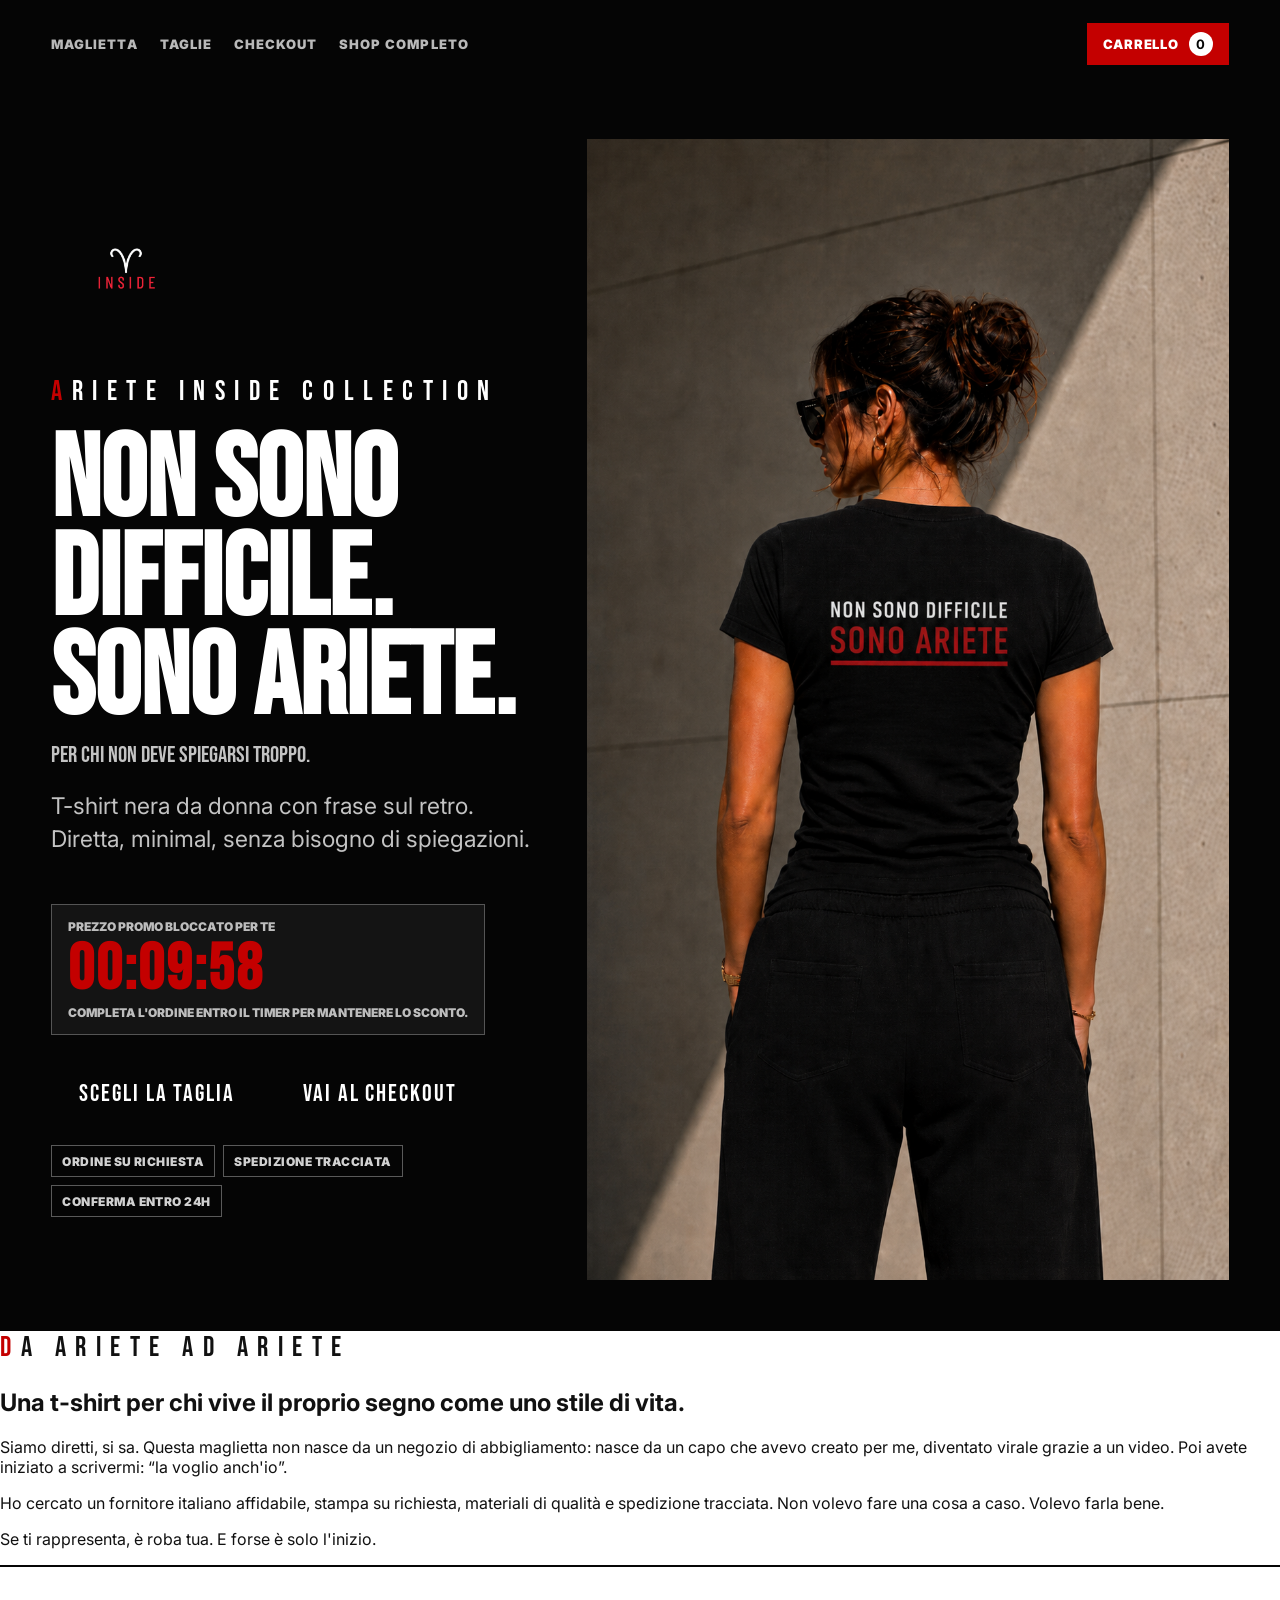
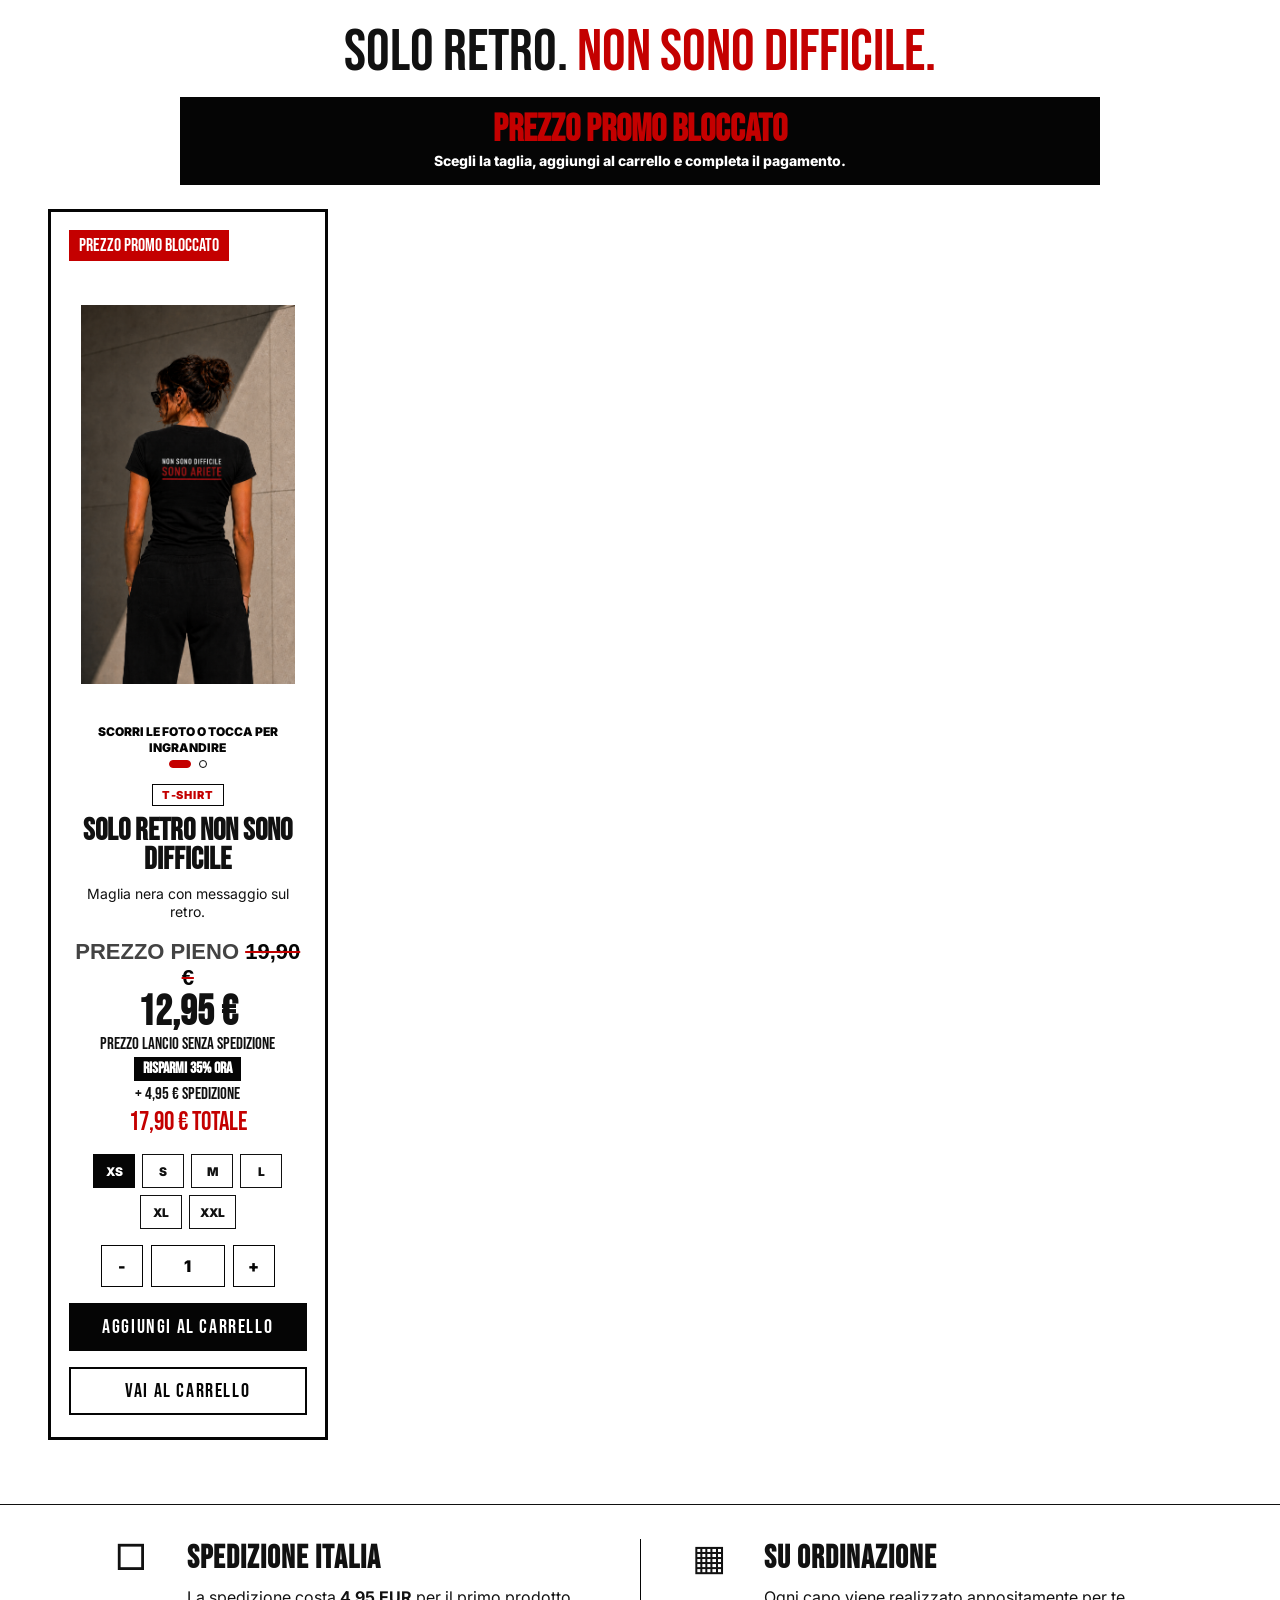
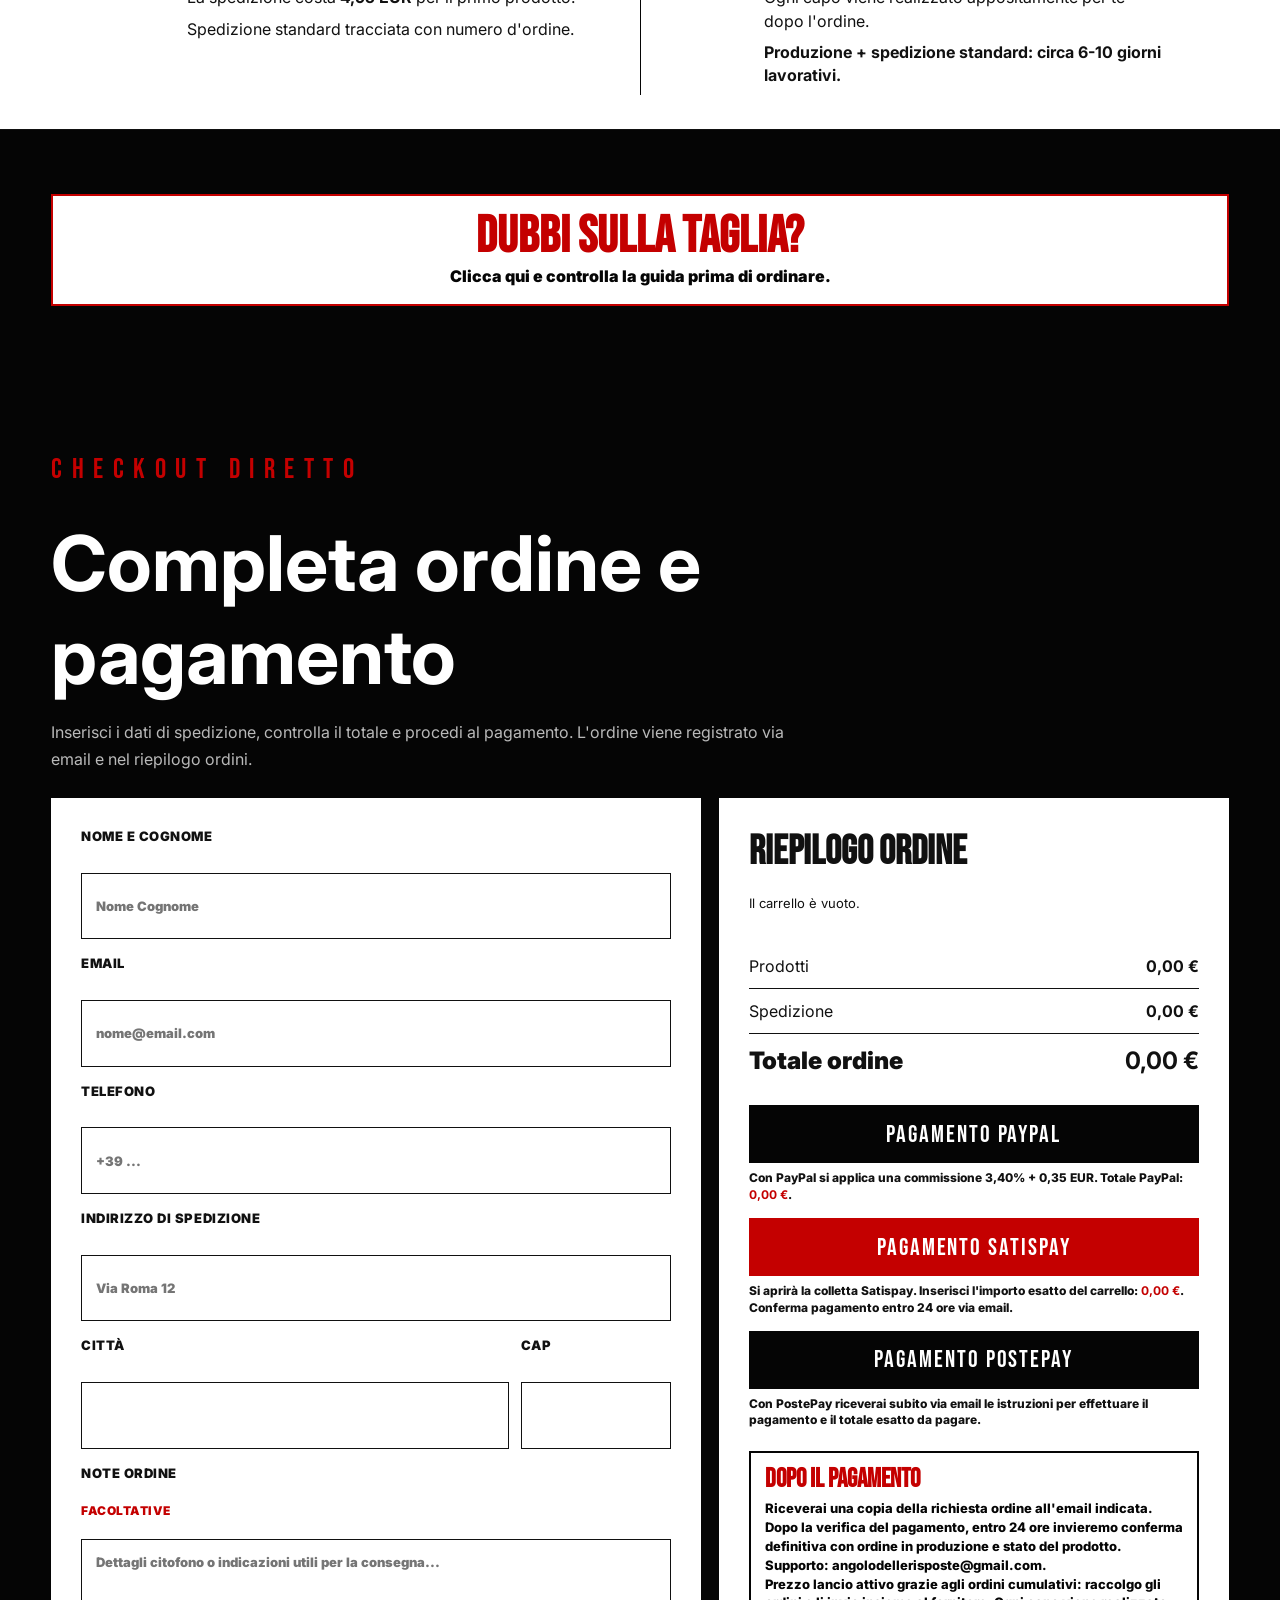
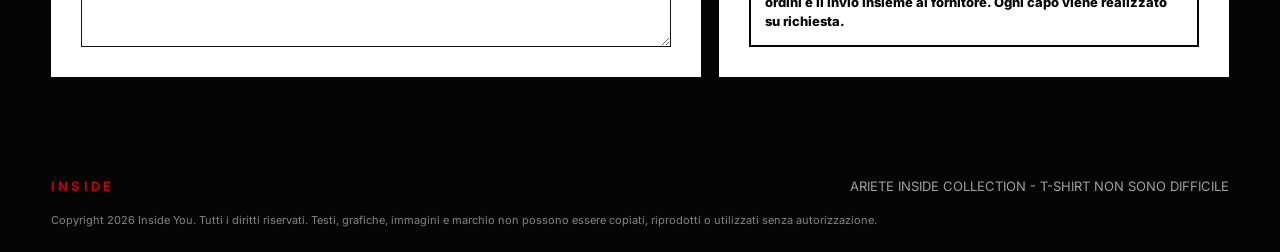
==== non-sono-difficile.html @ c90f15f1 "Add files via upload" ====
<!doctype html>
<html lang="it">
  <head>
    <meta charset="utf-8" />
    <meta name="viewport" content="width=device-width, initial-scale=1" />
    <title>Non sono difficile, sono Ariete | Ariete Inside</title>
    <meta
      name="description"
      content="T-shirt nera Non sono difficile, sono Ariete. Prezzo promo bloccato, ordine su richiesta e spedizione tracciata in Italia."
    />
    <link rel="preconnect" href="https://fonts.googleapis.com" />
    <link rel="preconnect" href="https://fonts.gstatic.com" crossorigin />
    <link
      href="https://fonts.googleapis.com/css2?family=Bebas+Neue&family=Inter:wght@400;600;700;800;900&display=swap"
      rel="stylesheet"
    />
    <link rel="stylesheet" href="./styles.css?v=35" />
  </head>
  <body
    class="product-landing"
    data-asset-base="."
    data-featured-product="tee-solo-retro"
    data-landing-name="Non sono difficile - Solo retro"
  >
    <header class="topbar">
      <nav class="nav" aria-label="Navigazione">
        <a href="#prodotto">Maglietta</a>
        <a href="#taglie">Taglie</a>
        <a href="#checkout">Checkout</a>
        <a href="./">Shop completo</a>
      </nav>
      <button class="cart-pill" type="button" data-open-cart>
        Carrello <strong data-cart-count>0</strong>
      </button>
    </header>

    <main id="top">
      <section class="single-hero">
        <div class="single-hero-copy">
          <img class="single-logo" src="./inside-logo-original.png" alt="Inside" />
          <p class="collection-label">Ariete Inside Collection</p>
          <h1>Non sono difficile. Sono Ariete.</h1>
          <p class="hero-claim">Per chi non deve spiegarsi troppo.</p>
          <p>
            T-shirt nera da donna con frase sul retro. Diretta, minimal, senza bisogno di spiegazioni.
          </p>
          <div class="countdown-card" data-countdown-card>
            <span>Prezzo promo bloccato per te</span>
            <strong data-countdown>--:--:--</strong>
            <small data-countdown-label>Completa l'ordine entro il timer per mantenere lo sconto.</small>
          </div>
          <div class="hero-actions">
            <a class="cta" href="#prodotto">Scegli la taglia</a>
            <a class="cta cta-light" href="#checkout">Vai al checkout</a>
          </div>
          <div class="trust-strip" aria-label="Informazioni rapide">
            <span>Ordine su richiesta</span>
            <span>Spedizione tracciata</span>
            <span>Conferma entro 24h</span>
          </div>
        </div>
        <div class="single-hero-media">
          <img src="./tee-retro-lifestyle-real.png" alt="T-shirt Non sono difficile Sono Ariete indossata sul retro" />
        </div>
      </section>

      <section class="authenticity-block landing-authenticity" aria-label="Messaggio da Ariete ad Ariete">
        <p class="collection-label">Da Ariete ad Ariete</p>
        <h2>Una t-shirt per chi vive il proprio segno come uno stile di vita.</h2>
        <p>
          Siamo diretti, si sa. Questa maglietta non nasce da un negozio di abbigliamento:
          nasce da un capo che avevo creato per me, diventato virale grazie a un video.
          Poi avete iniziato a scrivermi: &ldquo;la voglio anch'io&rdquo;.
        </p>
        <p>
          Ho cercato un fornitore italiano affidabile, stampa su richiesta, materiali di qualit&agrave;
          e spedizione tracciata. Non volevo fare una cosa a caso. Volevo farla bene.
        </p>
        <p class="authenticity-closing">Se ti rappresenta, &egrave; roba tua. E forse &egrave; solo l'inizio.</p>
      </section>

      <section class="collection focused-product" id="prodotto">
        <div class="section-title">
          <p>Solo retro. <span>Non sono difficile.</span></p>
        </div>
        <div class="urgency-strip">
          <strong>Prezzo promo bloccato</strong>
          <span>Scegli la taglia, aggiungi al carrello e completa il pagamento.</span>
        </div>
        <div class="product-grid featured-grid" data-product-grid="featured" aria-live="polite"></div>
      </section>

      <section class="info-band landing-info" aria-label="Informazioni essenziali">
        <article>
          <span class="info-icon" aria-hidden="true">&#9633;</span>
          <div>
            <h3>Spedizione Italia</h3>
            <p>La spedizione costa <strong>4,95 EUR</strong> per il primo prodotto.</p>
            <p>Spedizione standard tracciata con numero d'ordine.</p>
          </div>
        </article>
        <article>
          <span class="info-icon" aria-hidden="true">&#9638;</span>
          <div>
            <h3>Su ordinazione</h3>
            <p>Ogni capo viene realizzato appositamente per te dopo l'ordine.</p>
            <p><strong>Produzione + spedizione standard: circa 6-10 giorni lavorativi.</strong></p>
          </div>
        </article>
      </section>

      <section class="size-guide-section" id="taglie" aria-label="Guida alle taglie">
        <details class="size-guide-disclosure">
          <summary>
            <strong>Dubbi sulla taglia?</strong>
            <span>Clicca qui e controlla la guida prima di ordinare.</span>
          </summary>
          <div class="size-guide-grid single-size-grid">
            <article class="size-guide">
              <h3>T-shirt donna</h3>
              <p>Vestibilit&agrave; femminile sfiancata. Misure prese a capo steso, con tolleranza +/- 5%.</p>
              <div class="measure-visual" aria-label="Schema misure t-shirt">
                <figure class="measure-figure">
                  <svg class="measure-svg" viewBox="0 0 260 220" role="img" aria-label="Disegno t-shirt con misura B da ascella ad ascella e misura A dal collo al fondo">
                    <path class="measure-garment" d="M78 28 L106 18 Q130 42 154 18 L182 28 L238 73 L207 112 L184 95 L184 194 L76 194 L76 95 L53 112 L22 73 Z" />
                    <path class="measure-neck" d="M103 21 Q130 53 157 21" />
                    <line class="measure-rule" x1="76" y1="103" x2="184" y2="103" />
                    <line class="measure-tick" x1="76" y1="94" x2="76" y2="112" />
                    <line class="measure-tick" x1="184" y1="94" x2="184" y2="112" />
                    <line class="measure-rule" x1="205" y1="20" x2="205" y2="194" />
                    <line class="measure-tick" x1="196" y1="20" x2="214" y2="20" />
                    <line class="measure-tick" x1="196" y1="194" x2="214" y2="194" />
                    <circle class="measure-label-bg" cx="130" cy="92" r="15" />
                    <text class="measure-label" x="130" y="98">B</text>
                    <circle class="measure-label-bg" cx="218" cy="114" r="15" />
                    <text class="measure-label" x="218" y="120">A</text>
                  </svg>
                </figure>
                <p><strong>B</strong> mezzo torace, da ascella ad ascella. <strong>A</strong> lunghezza corpo, dal collo al fondo.</p>
              </div>
              <table>
                <thead>
                  <tr>
                    <th>Taglia</th>
                    <th>B - Mezzo torace</th>
                    <th>A - Lunghezza corpo</th>
                  </tr>
                </thead>
                <tbody>
                  <tr><td>XS</td><td>34 cm</td><td>60 cm</td></tr>
                  <tr><td>S</td><td>41 cm</td><td>61 cm</td></tr>
                  <tr><td>M</td><td>44 cm</td><td>63 cm</td></tr>
                  <tr><td>L</td><td>47 cm</td><td>65 cm</td></tr>
                  <tr><td>XL</td><td>50 cm</td><td>67 cm</td></tr>
                  <tr><td>XXL</td><td>53 cm</td><td>69 cm</td></tr>
                </tbody>
              </table>
            </article>
          </div>
        </details>
      </section>

      <section class="checkout-panel" id="checkout">
        <div class="checkout-heading">
          <p class="collection-label">Checkout diretto</p>
          <h2>Completa ordine e pagamento</h2>
          <p>
            Inserisci i dati di spedizione, controlla il totale e procedi al pagamento.
            L'ordine viene registrato via email e nel riepilogo ordini.
          </p>
        </div>

        <div class="checkout-layout">
          <form class="checkout-form" data-checkout-form>
            <label>
              Nome e cognome
              <input required name="name" autocomplete="name" minlength="3" placeholder="Nome Cognome" />
            </label>
            <label>
              Email
              <input required type="email" name="email" autocomplete="email" placeholder="nome@email.com" />
            </label>
            <label>
              Telefono
              <input
                required
                type="tel"
                name="phone"
                autocomplete="tel"
                inputmode="tel"
                minlength="8"
                pattern="[0-9+() .-]{8,}"
                placeholder="+39 ..."
                title="Inserisci un numero di telefono valido per il corriere."
              />
            </label>
            <label>
              Indirizzo di spedizione
              <input
                required
                name="address"
                autocomplete="street-address"
                minlength="8"
                placeholder="Via Roma 12"
                title="Inserisci tipo di strada, nome e civico. Esempio: Via Roma 12 oppure Località San Marco snc."
              />
            </label>
            <div class="form-row">
              <label>
                Citt&agrave;
                <input required name="city" autocomplete="address-level2" minlength="2" />
              </label>
              <label>
                CAP
                <input
                  required
                  name="zip"
                  autocomplete="postal-code"
                  inputmode="numeric"
                  pattern="[0-9]{5}"
                  maxlength="5"
                  title="Inserisci un CAP italiano di 5 cifre."
                />
              </label>
            </div>
            <label>
              Note ordine <span class="optional-label">facoltative</span>
              <textarea name="notes" rows="4" placeholder="Dettagli citofono o indicazioni utili per la consegna..."></textarea>
            </label>
          </form>

          <aside class="order-summary" aria-label="Riepilogo ordine">
            <h3>Riepilogo ordine</h3>
            <div class="cart-lines" data-cart-lines>
              <p class="empty-cart">Il carrello &egrave; vuoto.</p>
            </div>
            <div class="summary-row">
              <span>Prodotti</span>
              <strong data-subtotal>0,00 EUR</strong>
            </div>
            <div class="summary-row">
              <span>Spedizione</span>
              <strong data-shipping>0,00 EUR</strong>
            </div>
            <div class="summary-total">
              <span>Totale ordine</span>
              <strong data-total>0,00 EUR</strong>
            </div>
            <div class="payment-actions">
              <button class="pay-button paypal" type="button" data-paypal>Pagamento PayPal</button>
              <p class="payment-note">
                Con PayPal si applica una commissione 3,40% + 0,35 EUR.
                Totale PayPal: <strong data-paypal-total>0,00 EUR</strong>.
              </p>
              <button class="pay-button satispay" type="button" data-satispay>Pagamento Satispay</button>
              <p class="payment-note satispay-note">
                Si aprir&agrave; la colletta Satispay. Inserisci l'importo esatto del carrello:
                <strong data-satispay-total>0,00 EUR</strong>. Conferma pagamento entro 24 ore via email.
              </p>
              <button class="pay-button postepay" type="button" data-postepay>Pagamento PostePay</button>
              <p class="payment-note">
                Con PostePay riceverai subito via email le istruzioni per effettuare il pagamento e il totale esatto da pagare.
              </p>
            </div>
            <div class="confirmation-note">
              <strong>Dopo il pagamento</strong>
              <p>
                Riceverai una copia della richiesta ordine all'email indicata. Dopo la verifica del pagamento,
                entro 24 ore invieremo conferma definitiva con ordine in produzione e stato del prodotto.
                Supporto: angolodellerisposte@gmail.com.
              </p>
              <p>
                Prezzo lancio attivo grazie agli ordini cumulativi: raccolgo gli ordini e li invio insieme al fornitore.
                Ogni capo viene realizzato su richiesta.
              </p>
            </div>
          </aside>
        </div>
      </section>
    </main>

    <footer class="footer">
      <strong>Inside</strong>
      <span>Ariete Inside Collection - T-shirt Non sono difficile</span>
      <small>
        Copyright 2026 Inside You. Tutti i diritti riservati. Testi, grafiche, immagini e marchio non possono essere copiati,
        riprodotti o utilizzati senza autorizzazione.
      </small>
    </footer>

    <div class="toast" data-toast role="status" aria-live="polite"></div>
    <div class="order-notice-modal" data-order-notice hidden>
      <div class="order-notice-card" role="dialog" aria-modal="true" aria-labelledby="order-notice-title">
        <button class="order-notice-close" type="button" data-order-notice-close aria-label="Chiudi avviso">Chiudi</button>
        <p class="collection-label">Ariete Inside Collection</p>
        <h2 id="order-notice-title">Ordine su richiesta</h2>
        <p>
          Ogni capo viene realizzato appositamente per te dopo la conferma dell'ordine.
          Dopo il pagamento, controlleremo tutto e riceverai entro 24 ore una mail con lo stato dell'ordine.
        </p>
        <p>
          Questo prezzo lancio &egrave; possibile grazie agli ordini cumulativi: raccolgo gli ordini e li invio insieme al fornitore.
        </p>
        <p>
          Produzione e spedizione tracciata richiedono indicativamente 6-10 giorni lavorativi.
        </p>
        <div class="order-notice-actions">
          <button class="pay-button" type="button" data-order-notice-continue>Continua al pagamento</button>
          <button class="checkout-button" type="button" data-order-notice-close>Controlla ancora l'ordine</button>
        </div>
      </div>
    </div>
    <div class="image-lightbox" data-lightbox hidden>
      <button class="lightbox-close" type="button" data-close-lightbox aria-label="Chiudi immagine">Chiudi</button>
      <img data-lightbox-image alt="" />
    </div>
    <script src="./app.js?v=66"></script>
  </body>
</html>
---- styles.css ----
:root {
  --black: #050505;
  --ink: #111111;
  --red: #c40000;
  --paper: #ffffff;
  --panel: #ffffff;
  --soft: #ffffff;
  --line: #111111;
  --muted: #111111;
  --white: #ffffff;
  --shadow: 0 22px 70px rgba(0, 0, 0, 0.18);
  --topbar-height: 88px;
}

* {
  box-sizing: border-box;
}

html {
  scroll-behavior: smooth;
  scroll-padding-top: var(--topbar-height);
  overflow-x: hidden;
}

body {
  width: 100%;
  margin: 0;
  padding-top: var(--topbar-height);
  overflow-x: hidden;
  background: var(--white);
  color: var(--ink);
  font-family: Inter, system-ui, -apple-system, BlinkMacSystemFont, "Segoe UI", sans-serif;
}

a {
  color: inherit;
  text-decoration: none;
}

button,
input,
textarea {
  font: inherit;
  max-width: 100%;
}

.topbar {
  position: fixed;
  right: 0;
  left: 0;
  top: 0;
  z-index: 30;
  display: grid;
  grid-template-columns: 1fr auto;
  grid-template-areas: "nav cart";
  align-items: center;
  gap: 18px;
  min-height: 88px;
  padding: 14px clamp(18px, 4vw, 52px);
  background: var(--black);
  color: var(--white);
}

.social-hero {
  display: grid;
  grid-template-columns: minmax(0, 0.95fr) minmax(360px, 1.05fr);
  align-items: center;
  min-height: calc(100vh - 88px);
  background: var(--black);
  color: var(--white);
}

.social-copy {
  display: grid;
  align-content: center;
  padding: clamp(34px, 6vw, 78px);
}

.hero-logo {
  display: block;
  width: min(260px, 58vw);
  aspect-ratio: 1 / 1;
  object-fit: cover;
  object-position: center;
  margin: 0 0 clamp(22px, 3vw, 38px);
}

.social-copy h1,
.lookbook-copy h2 {
  margin: 0 0 24px;
  font-family: "Bebas Neue", Impact, sans-serif;
  font-size: clamp(68px, 8vw, 132px);
  line-height: 0.9;
  text-transform: uppercase;
}

.hero-claim {
  margin: -8px 0 18px;
  color: var(--red);
  font-family: "Bebas Neue", Impact, sans-serif;
  font-size: clamp(27px, 3.2vw, 48px);
  line-height: 0.95;
  text-transform: uppercase;
}

.social-copy p:not(.collection-label),
.lookbook-copy p:not(.collection-label) {
  max-width: 640px;
  color: rgba(255, 255, 255, 0.74);
  font-size: clamp(17px, 1.7vw, 22px);
  line-height: 1.5;
}

.hero-actions {
  display: flex;
  flex-wrap: wrap;
  gap: 12px;
  margin-top: 30px;
}

.trust-strip {
  display: flex;
  flex-wrap: wrap;
  gap: 8px;
  margin-top: 22px;
}

.trust-strip span {
  padding: 8px 10px 7px;
  border: 1px solid rgba(255, 255, 255, 0.34);
  color: rgba(255, 255, 255, 0.82);
  font-size: 12px;
  font-weight: 900;
  letter-spacing: 0.04em;
  text-transform: uppercase;
}

.countdown-card {
  display: grid;
  gap: 6px;
  width: fit-content;
  margin-top: 24px;
  border: 1px solid rgba(255, 255, 255, 0.28);
  padding: 14px 16px 13px;
  background: rgba(255, 255, 255, 0.06);
  color: var(--white);
}

.countdown-card span,
.countdown-card small {
  color: rgba(255, 255, 255, 0.72);
  font-size: 12px;
  font-weight: 900;
  line-height: 1.35;
  text-transform: uppercase;
}

.countdown-card strong {
  color: var(--red);
  font-family: "Bebas Neue", Impact, sans-serif;
  font-size: clamp(40px, 5vw, 72px);
  line-height: 0.9;
  letter-spacing: 0.03em;
}

.countdown-card.expired strong {
  color: var(--white);
}

.cta-light {
  background: var(--white);
  color: var(--black);
}

.hero-stack {
  display: grid;
  grid-template-columns: minmax(0, 1fr) minmax(130px, 0.62fr);
  grid-template-rows: 1fr 1fr;
  gap: clamp(10px, 1.4vw, 18px);
  align-items: stretch;
  padding: clamp(18px, 3vw, 42px);
  max-height: min(760px, calc(100vh - 110px));
}

.hero-feature {
  grid-template-columns: 1fr;
  grid-template-rows: 1fr;
  padding: clamp(14px, 2.6vw, 36px);
}

.hero-feature img,
.hero-feature img:first-child {
  grid-row: auto;
  aspect-ratio: 16 / 9;
  object-position: center;
}

.hero-stack img,
.lookbook-grid img {
  display: block;
  width: 100%;
  height: 100%;
  min-height: 0;
  object-fit: cover;
}

.hero-stack img:first-child {
  grid-row: 1 / span 2;
  aspect-ratio: 4 / 5;
  object-position: center;
}

.hero-stack img:nth-child(2) {
  aspect-ratio: 1 / 1;
  object-position: center top;
}

.hero-stack .hero-baby {
  aspect-ratio: 1 / 1;
  object-position: center;
}

.single-hero {
  display: grid;
  grid-template-columns: minmax(0, 0.86fr) minmax(360px, 1.14fr);
  gap: clamp(18px, 4vw, 52px);
  align-items: center;
  min-height: calc(100vh - var(--topbar-height));
  padding: clamp(22px, 4vw, 56px);
  background: var(--black);
  color: var(--white);
}

.single-hero-copy {
  display: grid;
  align-content: center;
}

.single-logo {
  display: block;
  width: min(150px, 38vw);
  aspect-ratio: 1 / 1;
  object-fit: cover;
  margin-bottom: 22px;
}

.single-hero h1 {
  margin: 0 0 18px;
  font-family: "Bebas Neue", Impact, sans-serif;
  font-size: clamp(68px, 9vw, 136px);
  line-height: 0.86;
  text-transform: uppercase;
}

.single-hero p:not(.collection-label) {
  max-width: 660px;
  color: rgba(255, 255, 255, 0.76);
  font-size: clamp(17px, 1.8vw, 23px);
  line-height: 1.45;
}

.single-hero-media {
  min-height: min(760px, calc(100vh - 150px));
}

.single-hero-media img {
  display: block;
  width: 100%;
  height: 100%;
  min-height: 560px;
  object-fit: cover;
  object-position: center 42%;
}

.focused-product {
  border-top: 2px solid var(--black);
}

.featured-grid {
  grid-template-columns: minmax(280px, 680px);
  justify-content: center;
}

.featured-grid .product-card {
  border-width: 3px;
}

.product-landing .category-rail,
.product-landing .lookbook,
.product-landing .essentials {
  display: none;
}

.single-size-grid {
  grid-template-columns: minmax(280px, 760px);
  justify-content: center;
}

.nav {
  grid-area: nav;
  display: flex;
  gap: 22px;
  color: rgba(255, 255, 255, 0.72);
  font-size: 13px;
  font-weight: 900;
  letter-spacing: 0.08em;
  text-transform: uppercase;
}

.nav a:hover {
  color: var(--white);
}

.cart-pill {
  grid-area: cart;
  justify-self: end;
  display: inline-flex;
  align-items: center;
  gap: 10px;
  min-height: 42px;
  padding: 0 15px;
  border: 1px solid var(--red);
  background: var(--red);
  color: var(--white);
  font-size: 13px;
  font-weight: 900;
  letter-spacing: 0.06em;
  text-transform: uppercase;
  cursor: pointer;
}

.cart-pill strong {
  display: grid;
  min-width: 24px;
  height: 24px;
  place-items: center;
  border-radius: 999px;
  background: var(--white);
  color: var(--black);
}

.campaign-poster {
  height: auto;
  overflow: hidden;
  background: var(--black);
}

.drop-section {
  display: grid;
  grid-template-columns: minmax(0, 0.95fr) minmax(360px, 1.05fr);
  min-height: 72vh;
  background: var(--white);
  color: var(--black);
  border-top: 2px solid var(--black);
  border-bottom: 2px solid var(--black);
}

.tee-drop {
  background: var(--black);
  color: var(--white);
}

.baby-drop {
  background: var(--white);
  color: var(--black);
}

.drop-copy {
  display: grid;
  align-content: center;
  padding: clamp(34px, 6vw, 78px);
}

.drop-copy h2 {
  margin: 0 0 22px;
  font-family: "Bebas Neue", Impact, sans-serif;
  font-size: clamp(58px, 7vw, 112px);
  line-height: 0.9;
  text-transform: uppercase;
}

.drop-copy h2 span {
  color: var(--red);
}

.drop-copy p:not(.collection-label) {
  max-width: 620px;
  font-size: clamp(18px, 2vw, 26px);
  line-height: 1.4;
}

.drop-media {
  display: grid;
  min-height: 560px;
  padding: clamp(18px, 3vw, 42px);
}

.drop-media img {
  display: block;
  width: 100%;
  height: 100%;
  object-fit: cover;
}

.split-media {
  grid-template-columns: 1fr 1fr;
  gap: 12px;
}

.baby-drop .drop-media img {
  object-position: center;
}

.campaign-poster a {
  display: block;
}

.campaign-poster img {
  display: block;
  width: 100%;
  height: auto;
  margin-top: 0;
}

.poster-tee {
  height: auto;
}

.lookbook {
  display: grid;
  grid-template-columns: minmax(280px, 0.72fr) minmax(0, 1.28fr);
  gap: clamp(18px, 3vw, 34px);
  padding: clamp(38px, 6vw, 82px) clamp(18px, 4vw, 52px);
  background: var(--white);
}

.lookbook-dark {
  background: var(--black);
  color: var(--white);
}

.lookbook-copy {
  align-self: center;
}

.lookbook-copy h2 {
  font-size: clamp(48px, 5vw, 86px);
}

.lookbook:not(.lookbook-dark) .lookbook-copy p:not(.collection-label) {
  color: var(--ink);
}

.lookbook-grid {
  display: grid;
  grid-template-columns: repeat(3, minmax(0, 1fr));
  gap: 14px;
}

.lookbook-grid img {
  aspect-ratio: 4 / 5;
}

.tee-lookbook img:nth-child(2) {
  object-position: center top;
}

.collection-label {
  margin: 0 0 24px;
  font-family: "Bebas Neue", Impact, sans-serif;
  font-size: clamp(19px, 2.2vw, 28px);
  letter-spacing: 0.34em;
  text-transform: uppercase;
}

.collection-label::first-letter {
  color: var(--red);
}

h1,
h2,
h3,
p {
  margin-top: 0;
}

.section-title p,
.price-strip strong {
  font-family: "Bebas Neue", Impact, sans-serif;
  letter-spacing: 0;
  text-transform: uppercase;
}

.section-title span {
  color: var(--red);
}

.cta,
.pay-button,
.add-button,
.checkout-button {
  display: inline-flex;
  align-items: center;
  justify-content: center;
  min-height: 58px;
  padding: 0 28px;
  border: 0;
  background: var(--black);
  color: var(--white);
  font-family: "Bebas Neue", Impact, sans-serif;
  font-size: 24px;
  letter-spacing: 0.08em;
  text-transform: uppercase;
  cursor: pointer;
}

.cta:hover,
.add-button:hover,
.checkout-button:hover,
.pay-button:hover {
  transform: translateY(-1px);
}

.collection {
  padding: clamp(30px, 5vw, 58px) clamp(18px, 4vw, 48px) clamp(34px, 5vw, 64px);
  background: var(--white);
}

.bestseller-section {
  border-top: 2px solid var(--black);
  border-bottom: 2px solid var(--black);
  background: var(--white);
}

.bestseller-section .product-card {
  border-width: 3px;
}

.section-title {
  margin-bottom: 24px;
  text-align: center;
}

.section-title p {
  margin: 0;
  font-size: clamp(38px, 4.6vw, 60px);
  line-height: 0.95;
}

.product-grid {
  display: grid;
  grid-template-columns: repeat(4, minmax(0, 1fr));
  gap: clamp(12px, 2vw, 22px);
}

.tee-grid {
  grid-template-columns: repeat(3, minmax(0, 1fr));
}

.bestseller-grid {
  grid-template-columns: repeat(3, minmax(0, 1fr));
}

.urgency-strip {
  display: grid;
  gap: 4px;
  width: min(920px, 100%);
  margin: -8px auto 24px;
  padding: 14px 18px;
  border: 2px solid var(--black);
  background: var(--black);
  color: var(--white);
  text-align: center;
}

.urgency-strip strong {
  color: var(--red);
  font-family: "Bebas Neue", Impact, sans-serif;
  font-size: clamp(28px, 3vw, 42px);
  line-height: 0.9;
  text-transform: uppercase;
}

.urgency-strip span {
  font-size: 14px;
  font-weight: 800;
}

.category-rail {
  position: sticky;
  top: var(--topbar-height);
  z-index: 20;
  display: flex;
  justify-content: center;
  gap: 8px;
  padding: 10px clamp(14px, 4vw, 48px);
  overflow-x: auto;
  background: var(--white);
  border-bottom: 2px solid var(--black);
  scrollbar-width: none;
}

.category-rail::-webkit-scrollbar {
  display: none;
}

.category-rail a {
  flex: 0 0 auto;
  min-height: 38px;
  padding: 10px 14px 8px;
  border: 2px solid var(--black);
  background: var(--white);
  color: var(--black);
  font-family: "Bebas Neue", Impact, sans-serif;
  font-size: 20px;
  line-height: 1;
  text-decoration: none;
  text-transform: uppercase;
}

.category-rail a:hover {
  background: var(--black);
  color: var(--white);
}

.baby-grid {
  grid-template-columns: minmax(280px, 620px);
  justify-content: center;
}

.product-card {
  display: grid;
  gap: 16px;
  align-content: start;
  position: relative;
  padding: 18px 18px 22px;
  background: var(--white);
  border: 2px solid var(--black);
  border-radius: 0;
  box-shadow: none;
}

.launch-badge {
  justify-self: start;
  width: fit-content;
  padding: 7px 10px 6px;
  background: var(--red);
  color: var(--white);
  font-family: "Bebas Neue", Impact, sans-serif;
  font-size: 18px;
  line-height: 1;
  text-transform: uppercase;
}

.launch-badge.expired {
  background: var(--black);
}

.bestseller-section .launch-badge {
  background: var(--black);
}

.product-media {
  position: relative;
  display: grid;
  place-items: center;
  min-height: clamp(360px, 34vw, 520px);
  padding: 6px;
  background: var(--white);
  overflow: hidden;
}

.product-media.single img {
  width: min(100%, 520px);
}

.gallery-frame {
  display: grid;
  place-items: center;
  width: 100%;
  min-width: 0;
  border: 0;
  padding: 0;
  background: transparent;
  cursor: zoom-in;
}

.product-media.duo {
  display: flex;
  align-items: center;
  justify-content: flex-start;
  gap: 0;
  overflow-x: auto;
  overscroll-behavior-x: contain;
  scroll-snap-type: x mandatory;
  scrollbar-width: none;
  -webkit-overflow-scrolling: touch;
}

.product-media.duo img {
  width: 100%;
  max-height: clamp(360px, 34vw, 520px);
  padding: 0 6px;
}

.product-media.duo .gallery-frame {
  flex: 0 0 100%;
  scroll-snap-align: center;
  scroll-snap-stop: always;
}

.product-media img {
  display: block;
  max-width: 100%;
  height: auto;
  object-fit: contain;
}

.product-media.duo::-webkit-scrollbar {
  display: none;
}

.gallery-dots {
  display: flex;
  justify-content: center;
  gap: 8px;
  margin-top: -6px;
}

.gallery-hint {
  margin: -4px 0 -6px;
  color: var(--black);
  font-size: 12px;
  font-weight: 900;
  line-height: 1.35;
  text-align: center;
  text-transform: uppercase;
}

.gallery-dot {
  width: 8px;
  height: 8px;
  border: 1px solid var(--black);
  border-radius: 999px;
  padding: 0;
  background: transparent;
  cursor: pointer;
}

.gallery-dot.active {
  width: 22px;
  background: var(--red);
  border-color: var(--red);
}

.product-copy {
  display: grid;
  gap: 10px;
  text-align: center;
}

.product-type {
  justify-self: center;
  padding: 5px 9px 4px;
  border: 1px solid var(--black);
  color: var(--red);
  font-size: 11px;
  font-weight: 900;
  letter-spacing: 0.08em;
  line-height: 1;
  text-transform: uppercase;
}

.product-copy h3 {
  margin: 0;
  font-family: "Bebas Neue", Impact, sans-serif;
  font-size: clamp(24px, 2.4vw, 36px);
  line-height: 0.95;
  text-transform: uppercase;
}

.product-copy p {
  min-height: 40px;
  margin: 0;
  font-size: 14px;
  line-height: 1.35;
}

.product-price {
  display: grid;
  gap: 3px;
  justify-items: center;
  padding-top: 4px;
  font-family: "Bebas Neue", Impact, sans-serif;
  text-transform: uppercase;
}

.product-price strong {
  font-size: 42px;
  line-height: 0.9;
}

.product-price span {
  font-size: 17px;
}

.product-price .was-price {
  color: rgba(14, 14, 14, 0.78);
  font-family: Arial, sans-serif;
  font-size: 22px;
  font-weight: 800;
  letter-spacing: 0;
}

.product-price .was-price s {
  color: var(--black);
  text-decoration-color: var(--red);
  text-decoration-thickness: 1.5px;
  text-underline-offset: 2px;
}

.product-price b {
  padding: 4px 9px;
  background: var(--black);
  color: var(--white);
  font-size: 16px;
  line-height: 1;
}

.product-price em {
  color: var(--red);
  font-size: 26px;
  font-style: normal;
}

.options {
  display: flex;
  flex-wrap: wrap;
  justify-content: center;
  gap: 7px;
}

.option {
  min-width: 42px;
  min-height: 34px;
  padding: 0 10px;
  border: 1px solid var(--line);
  background: var(--white);
  color: var(--ink);
  font-size: 12px;
  font-weight: 900;
  text-transform: uppercase;
  cursor: pointer;
}

.option.selected {
  border-color: var(--black);
  background: var(--black);
  color: var(--white);
}

.quantity-control {
  display: grid;
  grid-template-columns: 42px minmax(58px, 74px) 42px;
  justify-content: center;
  gap: 8px;
}

.quantity-control button,
.quantity-control input {
  height: 42px;
  border: 1px solid var(--black);
  background: var(--white);
  color: var(--black);
  text-align: center;
  font-weight: 900;
}

.quantity-control button {
  cursor: pointer;
}

.quantity-control input {
  appearance: textfield;
}

.quantity-control input::-webkit-outer-spin-button,
.quantity-control input::-webkit-inner-spin-button {
  margin: 0;
  appearance: none;
}

.add-button,
.checkout-button {
  width: 100%;
  min-height: 48px;
  font-size: 20px;
}

.checkout-button {
  border: 2px solid var(--black);
  background: var(--white);
  color: var(--black);
}

.price-strip,
.size-strip {
  display: grid;
  justify-items: center;
  margin: 28px auto 0;
  text-align: center;
}

.price-strip strong {
  font-size: clamp(66px, 8vw, 96px);
  line-height: 0.86;
}

.price-strip span {
  font-family: "Bebas Neue", Impact, sans-serif;
  font-size: 30px;
  text-transform: uppercase;
}

.price-strip em,
.size-strip {
  margin-top: 14px;
  min-width: min(330px, 100%);
  padding: 10px 26px;
  border: 2px solid var(--black);
  border-radius: 0;
  background: var(--white);
  color: var(--ink);
  font-family: "Bebas Neue", Impact, sans-serif;
  font-size: 24px;
  font-style: normal;
  letter-spacing: 0.06em;
  text-transform: uppercase;
}

.size-strip {
  display: flex;
  align-items: center;
  justify-content: center;
  gap: 14px;
  max-width: 560px;
  background: var(--black);
  color: var(--white);
}

.tee-details {
  display: grid;
  grid-template-columns: minmax(0, 0.95fr) minmax(360px, 1.05fr);
  gap: clamp(20px, 4vw, 52px);
  padding: clamp(42px, 6vw, 88px) clamp(18px, 4vw, 52px);
  background: var(--black);
  color: var(--white);
}

.cap-details {
  background: var(--white);
  color: var(--black);
  border-top: 2px solid var(--black);
  border-bottom: 2px solid var(--black);
}

.baby-details {
  background: var(--black);
  color: var(--white);
}

.cap-details .tee-description p {
  color: var(--black);
}

.cap-details .detail-list li {
  border-color: var(--black);
  color: var(--black);
}

.cap-details .size-guide {
  border: 2px solid var(--black);
}

.tee-description {
  align-self: center;
}

.tee-description h2 {
  margin: 0 0 18px;
  font-family: "Bebas Neue", Impact, sans-serif;
  font-size: clamp(46px, 5.2vw, 88px);
  line-height: 0.92;
  text-transform: uppercase;
}

.tee-description p {
  max-width: 720px;
  color: rgba(255, 255, 255, 0.74);
  font-size: clamp(16px, 1.5vw, 20px);
  line-height: 1.55;
}

.detail-list {
  display: grid;
  gap: 10px;
  margin: 24px 0 0;
  padding: 0;
  list-style: none;
}

.detail-list li {
  padding: 13px 14px;
  border: 1px solid var(--white);
  color: var(--white);
  font-weight: 800;
}

.size-guide {
  align-self: start;
  padding: clamp(18px, 3vw, 30px);
  background: var(--white);
  color: var(--black);
}

.size-guide h3 {
  margin: 0 0 8px;
  font-family: "Bebas Neue", Impact, sans-serif;
  font-size: clamp(38px, 4vw, 62px);
  text-transform: uppercase;
}

.size-guide p {
  margin-bottom: 16px;
  font-weight: 700;
}

.measure-visual {
  display: grid;
  gap: 10px;
  margin: 18px 0;
  padding: 16px;
  border: 1px solid var(--black);
  background: #f7f7f7;
}

.measure-visual p {
  margin: 0;
  font-size: 13px;
  line-height: 1.45;
}

.measure-figure {
  display: grid;
  place-items: center;
  margin: 0;
}

.measure-svg {
  display: block;
  width: min(260px, 100%);
  height: auto;
  filter: drop-shadow(0 10px 18px rgba(0, 0, 0, 0.08));
}

.measure-garment {
  fill: var(--white);
  stroke: var(--black);
  stroke-width: 4;
  stroke-linejoin: round;
  vector-effect: non-scaling-stroke;
}

.measure-neck,
.measure-seam {
  fill: none;
  stroke: var(--black);
  stroke-width: 4;
  stroke-linecap: round;
  vector-effect: non-scaling-stroke;
}

.measure-seam {
  stroke-width: 3;
  stroke-dasharray: 5 5;
}

.measure-rule,
.measure-tick {
  stroke: var(--red);
  stroke-width: 4;
  stroke-linecap: round;
  vector-effect: non-scaling-stroke;
}

.measure-tick {
  stroke-width: 3;
}

.measure-label-bg {
  fill: var(--white);
  stroke: var(--red);
  stroke-width: 3;
  vector-effect: non-scaling-stroke;
}

.measure-label {
  fill: var(--red);
  font-family: Inter, system-ui, sans-serif;
  font-size: 18px;
  font-weight: 900;
  text-anchor: middle;
}

.size-guide table {
  width: 100%;
  border-collapse: collapse;
  text-align: left;
}

.size-guide th,
.size-guide td {
  padding: 12px 10px;
  border-bottom: 1px solid var(--black);
}

.size-guide th {
  background: var(--black);
  color: var(--white);
  font-size: 13px;
  text-transform: uppercase;
}

.size-guide td:first-child {
  color: var(--red);
  font-weight: 900;
}

.essentials {
  padding: clamp(42px, 6vw, 82px) clamp(18px, 4vw, 52px);
  background: var(--white);
  border-top: 2px solid var(--black);
}

.size-guide-section {
  padding: clamp(36px, 5vw, 70px) clamp(18px, 4vw, 52px);
  background: var(--black);
  color: var(--white);
}

.size-guide-disclosure {
  max-width: 1220px;
  margin: 0 auto;
}

.size-guide-disclosure summary {
  display: grid;
  gap: 6px;
  padding: 18px;
  border: 2px solid var(--red);
  background: var(--white);
  color: var(--black);
  text-align: center;
  cursor: pointer;
  list-style: none;
}

.size-guide-disclosure summary::-webkit-details-marker {
  display: none;
}

.size-guide-disclosure summary strong {
  color: var(--red);
  font-family: "Bebas Neue", Impact, sans-serif;
  font-size: clamp(34px, 4vw, 56px);
  line-height: 0.9;
  text-transform: uppercase;
}

.size-guide-disclosure summary span {
  font-weight: 900;
}

.size-guide-disclosure[open] summary {
  margin-bottom: 24px;
}

.size-guide-grid {
  display: grid;
  grid-template-columns: repeat(3, minmax(0, 1fr));
  gap: 18px;
  max-width: 1180px;
  margin: 0 auto;
}

.size-guide-compact {
  display: grid;
  align-content: center;
}

.essentials-grid {
  display: grid;
  grid-template-columns: repeat(3, minmax(0, 1fr));
  gap: 16px;
}

.essentials-grid article {
  display: grid;
  align-content: start;
  gap: 12px;
  min-height: 220px;
  padding: clamp(18px, 3vw, 28px);
  border: 2px solid var(--black);
  background: var(--white);
}

.essentials-grid h3 {
  margin: 0;
  font-family: "Bebas Neue", Impact, sans-serif;
  font-size: clamp(34px, 3.2vw, 52px);
  text-transform: uppercase;
}

.essentials-grid p {
  margin: 0;
  line-height: 1.5;
}

.essentials-grid strong {
  color: var(--red);
  font-weight: 900;
  text-transform: uppercase;
}

.info-band {
  display: grid;
  grid-template-columns: 1fr 1fr;
  gap: 0;
  padding: 34px clamp(18px, 5vw, 78px);
  background: var(--white);
  border-top: 1px solid var(--line);
  border-bottom: 1px solid var(--line);
}

.info-band article {
  display: grid;
  grid-template-columns: 54px 1fr;
  gap: 18px;
  padding: 0 clamp(18px, 4vw, 56px);
}

.info-band article + article {
  border-left: 1px solid var(--black);
}

.info-icon {
  font-size: 36px;
  line-height: 1;
}

.info-band h3 {
  margin: 0 0 8px;
  font-family: "Bebas Neue", Impact, sans-serif;
  font-size: 32px;
  letter-spacing: 0.03em;
  text-transform: uppercase;
}

.info-band p,
.info-band ul {
  margin: 0 0 8px;
  line-height: 1.45;
}

.info-band ul {
  padding-left: 18px;
}

.checkout-panel {
  padding: clamp(44px, 6vw, 82px) clamp(18px, 4vw, 52px);
  background: var(--black);
  color: var(--white);
}

.checkout-heading {
  max-width: 900px;
  margin-bottom: 26px;
}

.checkout-heading .collection-label {
  color: var(--red);
}

.checkout-heading h2 {
  margin-bottom: 16px;
  font-size: clamp(50px, 6vw, 86px);
}

.checkout-heading p {
  max-width: 760px;
  color: rgba(255, 255, 255, 0.72);
  line-height: 1.65;
}

.checkout-heading code {
  color: var(--white);
}

.checkout-layout {
  display: grid;
  grid-template-columns: minmax(0, 1.12fr) minmax(320px, 0.88fr);
  gap: 18px;
}

.checkout-form,
.order-summary {
  background: var(--white);
  color: var(--ink);
  padding: clamp(18px, 3vw, 30px);
}

.checkout-form {
  display: grid;
  gap: 16px;
}

label {
  display: grid;
  gap: 8px;
  color: var(--muted);
  font-size: 13px;
  font-weight: 900;
  letter-spacing: 0.04em;
  text-transform: uppercase;
}

.optional-label {
  color: var(--red);
  font-size: 12px;
  font-weight: 900;
}

input,
textarea {
  width: 100%;
  border: 1px solid var(--line);
  background: var(--white);
  color: var(--ink);
  padding: 14px;
  outline: none;
}

input:focus,
textarea:focus {
  border-color: var(--red);
  box-shadow: 0 0 0 3px rgba(196, 0, 0, 0.14);
}

.form-row {
  display: grid;
  grid-template-columns: 1fr 150px;
  gap: 12px;
}

.order-summary {
  align-self: start;
  position: sticky;
  top: 106px;
}

.order-summary h3 {
  margin-bottom: 18px;
  font-family: "Bebas Neue", Impact, sans-serif;
  font-size: 40px;
  text-transform: uppercase;
}

.cart-lines {
  display: grid;
  gap: 12px;
  margin-bottom: 18px;
}

.cart-line {
  display: grid;
  grid-template-columns: 1fr auto;
  gap: 10px;
  padding-bottom: 12px;
  border-bottom: 1px solid var(--line);
}

.cart-line strong {
  display: block;
  margin-bottom: 4px;
}

.cart-line span {
  display: block;
  color: var(--muted);
  font-size: 13px;
}

.cart-line small {
  display: block;
  margin-top: 3px;
  color: var(--black);
  font-size: 12px;
  font-weight: 800;
  line-height: 1.35;
}

.remove-line {
  border: 0;
  background: transparent;
  color: var(--red);
  font-weight: 900;
  cursor: pointer;
}

.summary-row,
.summary-total {
  display: flex;
  justify-content: space-between;
  gap: 16px;
  padding: 12px 0;
  border-bottom: 1px solid var(--line);
}

.summary-total {
  align-items: center;
  border-bottom: 0;
  font-size: 24px;
  font-weight: 900;
}

.payment-actions,
.order-actions {
  display: grid;
  gap: 10px;
  margin-top: 18px;
}

.order-actions {
  margin-top: 10px;
}

.pay-button {
  width: 100%;
}

.pay-button.satispay {
  background: var(--red);
}

.payment-note {
  margin: -3px 0 4px;
  color: var(--muted);
  font-size: 12px;
  font-weight: 800;
  line-height: 1.4;
}

.payment-note strong {
  color: var(--red);
}

.pay-button.order-email {
  background: var(--ink);
}

.pay-button.order-copy {
  border: 1px solid var(--ink);
  background: transparent;
  color: var(--ink);
}

.microcopy,
.empty-cart {
  color: var(--muted);
  font-size: 13px;
  line-height: 1.5;
}

.confirmation-note {
  margin-top: 18px;
  border: 2px solid var(--black);
  padding: 14px;
  background: var(--white);
  color: var(--black);
}

.confirmation-note strong {
  display: block;
  margin-bottom: 6px;
  color: var(--red);
  font-family: "Bebas Neue", Impact, sans-serif;
  font-size: 26px;
  line-height: 1;
  text-transform: uppercase;
}

.confirmation-note p {
  margin: 0;
  font-size: 13px;
  font-weight: 800;
  line-height: 1.45;
}

.footer {
  display: flex;
  flex-wrap: wrap;
  justify-content: space-between;
  gap: 18px;
  padding: 24px clamp(18px, 4vw, 52px);
  background: var(--black);
  color: rgba(255, 255, 255, 0.62);
  font-size: 13px;
  text-transform: uppercase;
}

.footer strong {
  color: var(--red);
  letter-spacing: 0.24em;
}

.footer small {
  flex-basis: 100%;
  max-width: 920px;
  color: rgba(255, 255, 255, 0.5);
  font-size: 11px;
  line-height: 1.5;
  text-transform: none;
}

.order-notice-modal {
  position: fixed;
  inset: 0;
  z-index: 90;
  display: grid;
  place-items: center;
  padding: clamp(16px, 4vw, 42px);
  background: rgba(0, 0, 0, 0.72);
}

.order-notice-modal[hidden] {
  display: none;
}

.order-notice-card {
  position: relative;
  display: grid;
  gap: 16px;
  width: min(620px, 100%);
  max-height: calc(100vh - 32px);
  overflow-y: auto;
  border: 2px solid var(--red);
  padding: clamp(24px, 4vw, 38px);
  background: var(--white);
  color: var(--black);
  text-align: center;
  box-shadow: var(--shadow);
}

.order-notice-card .collection-label {
  margin-bottom: 0;
  color: var(--red);
  font-size: clamp(18px, 2vw, 24px);
}

.order-notice-card h2 {
  margin: 0;
  font-family: "Bebas Neue", Impact, sans-serif;
  font-size: clamp(48px, 7vw, 78px);
  line-height: 0.9;
  text-transform: uppercase;
}

.order-notice-card p:not(.collection-label) {
  margin: 0;
  font-size: clamp(15px, 2vw, 18px);
  font-weight: 800;
  line-height: 1.45;
}

.order-notice-actions {
  display: grid;
  gap: 10px;
  margin-top: 8px;
}

.order-notice-close {
  justify-self: end;
  border: 0;
  padding: 0;
  background: transparent;
  color: var(--red);
  font-size: 12px;
  font-weight: 900;
  letter-spacing: 0.08em;
  text-transform: uppercase;
  cursor: pointer;
}

.modal-open {
  overflow: hidden;
}

.image-lightbox {
  position: fixed;
  inset: 0;
  z-index: 80;
  display: grid;
  place-items: center;
  padding: clamp(16px, 4vw, 42px);
  background: rgba(0, 0, 0, 0.88);
}

.image-lightbox[hidden] {
  display: none;
}

.image-lightbox img {
  display: block;
  max-width: min(96vw, 1180px);
  max-height: 86vh;
  object-fit: contain;
  background: var(--white);
}

.lightbox-close {
  position: fixed;
  top: 18px;
  right: 18px;
  border: 1px solid var(--white);
  padding: 10px 14px 9px;
  background: var(--black);
  color: var(--white);
  font-family: "Bebas Neue", Impact, sans-serif;
  font-size: 20px;
  line-height: 1;
  cursor: pointer;
}

.lightbox-open {
  overflow: hidden;
}

.toast {
  position: fixed;
  left: 50%;
  top: 50%;
  z-index: 80;
  width: min(520px, calc(100vw - 32px));
  min-height: 128px;
  display: grid;
  place-items: center;
  padding: 24px 26px;
  background: var(--black);
  color: var(--white);
  border: 2px solid var(--red);
  text-align: center;
  font-size: 18px;
  font-weight: 800;
  line-height: 1.35;
  box-shadow: var(--shadow);
  opacity: 0;
  transform: translate(-50%, -46%) scale(0.96);
  pointer-events: none;
  transition: opacity 180ms ease, transform 180ms ease;
}

.toast.visible {
  opacity: 1;
  transform: translate(-50%, -50%) scale(1);
}

.toast.visible::before {
  content: "";
  position: fixed;
  inset: -100vh -100vw;
  z-index: -1;
  background: rgba(0, 0, 0, 0.42);
}

@media (max-width: 1050px) {
  .product-grid,
  .tee-grid {
    grid-template-columns: repeat(2, minmax(0, 1fr));
  }

  .checkout-layout,
  .info-band,
  .social-hero,
  .lookbook,
  .drop-section,
  .tee-details,
  .size-guide-grid,
    .essentials-grid {
    grid-template-columns: 1fr;
  }

  .single-hero {
    grid-template-columns: 1fr;
  }

  .single-hero-media {
    min-height: 0;
  }

  .single-hero-media img {
    min-height: 0;
    max-height: 720px;
    aspect-ratio: 4 / 5;
  }

  .hero-stack {
    grid-template-columns: 1fr 0.82fr;
    padding-top: 0;
  }

  .hero-feature {
    grid-template-columns: 1fr;
  }

  .info-band article {
    padding: 22px 0;
  }

  .info-band article + article {
    border-top: 1px solid var(--black);
    border-left: 0;
  }
}

@media (max-width: 760px) {
  :root {
    --topbar-height: 76px;
  }

  .topbar {
    grid-template-columns: 1fr;
    grid-template-areas: "cart";
    min-height: 76px;
  }

  .nav {
    display: none;
  }

  .cart-pill {
    grid-area: cart;
    justify-self: end;
  }

  .product-grid,
  .tee-grid {
    grid-template-columns: 1fr;
  }

  .social-hero {
    min-height: auto;
  }

  .social-copy h1 {
    font-size: clamp(58px, 17vw, 86px);
  }

  .single-hero {
    gap: 18px;
    padding: 22px 18px 28px;
  }

  .single-hero h1 {
    font-size: clamp(58px, 17vw, 92px);
  }

  .single-logo {
    width: 118px;
    margin-bottom: 14px;
  }

  .single-hero-media img {
    width: 100%;
    max-height: 560px;
    aspect-ratio: 4 / 5;
    object-position: center 38%;
  }

  .product-landing .focused-product {
    padding-top: 26px;
  }

  .trust-strip {
    display: grid;
    grid-template-columns: 1fr;
  }

  .trust-strip span {
    text-align: center;
  }

  .hero-stack,
  .lookbook-grid,
  .split-media {
    grid-template-columns: 1fr;
  }

  .lookbook-grid {
    display: flex;
    gap: 12px;
    width: 100%;
    margin-inline: 0;
    padding-inline: 0;
    overflow-x: auto;
    overscroll-behavior-x: contain;
    scroll-snap-type: x mandatory;
    scrollbar-width: none;
    -webkit-overflow-scrolling: touch;
  }

  .lookbook-grid::-webkit-scrollbar {
    display: none;
  }

  .lookbook-grid img {
    flex: 0 0 84%;
    scroll-snap-align: center;
  }

  .hero-stack {
    display: flex;
    gap: 12px;
    width: 100%;
    margin-inline: 0;
    padding: 0 18px 18px;
    max-height: none;
    overflow-x: auto;
    overscroll-behavior-x: contain;
    scroll-snap-type: x mandatory;
    scrollbar-width: none;
    -webkit-overflow-scrolling: touch;
  }

  .hero-stack::-webkit-scrollbar {
    display: none;
  }

  .hero-stack img,
  .hero-stack img:first-child,
  .hero-stack img:nth-child(2),
  .hero-stack .hero-baby {
    flex: 0 0 82%;
    aspect-ratio: 4 / 5;
    max-height: 520px;
    scroll-snap-align: center;
  }

  .hero-feature {
    display: block;
    margin-inline: 0;
    padding: 0 18px 22px;
    overflow: visible;
    scroll-snap-type: none;
  }

  .hero-feature img,
  .hero-feature img:first-child {
    width: 100%;
    max-height: none;
    aspect-ratio: 16 / 10;
  }

  .product-media {
    min-height: min(430px, 82vw);
    padding: 0;
  }

  .product-media.duo img {
    max-height: min(430px, 82vw);
    padding: 0;
  }

  .product-price .was-price {
    font-size: 21px;
  }

  .form-row {
    grid-template-columns: 1fr;
  }

  .order-summary {
    position: static;
  }

  .footer {
    flex-direction: column;
  }

  .toast {
    width: min(430px, calc(100vw - 24px));
    min-height: 136px;
    padding: 22px 18px;
    font-size: 16px;
  }
}
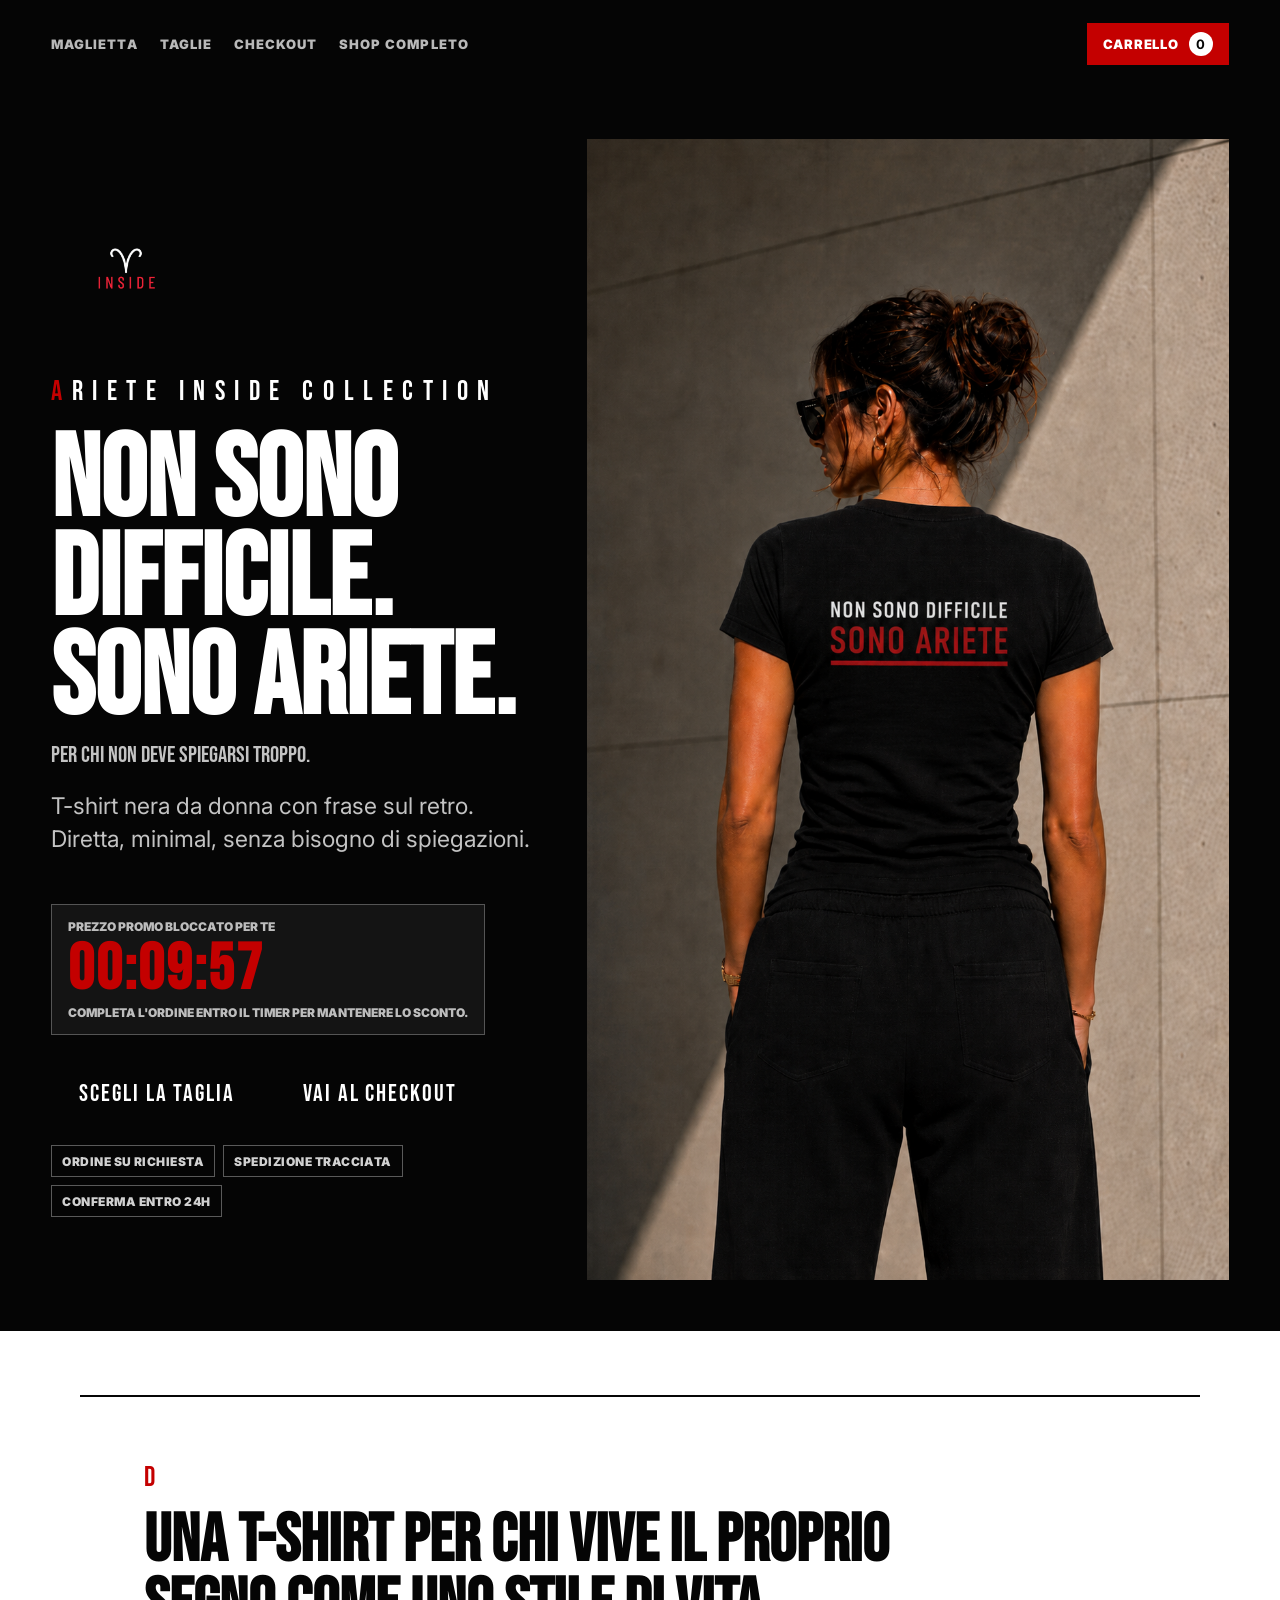
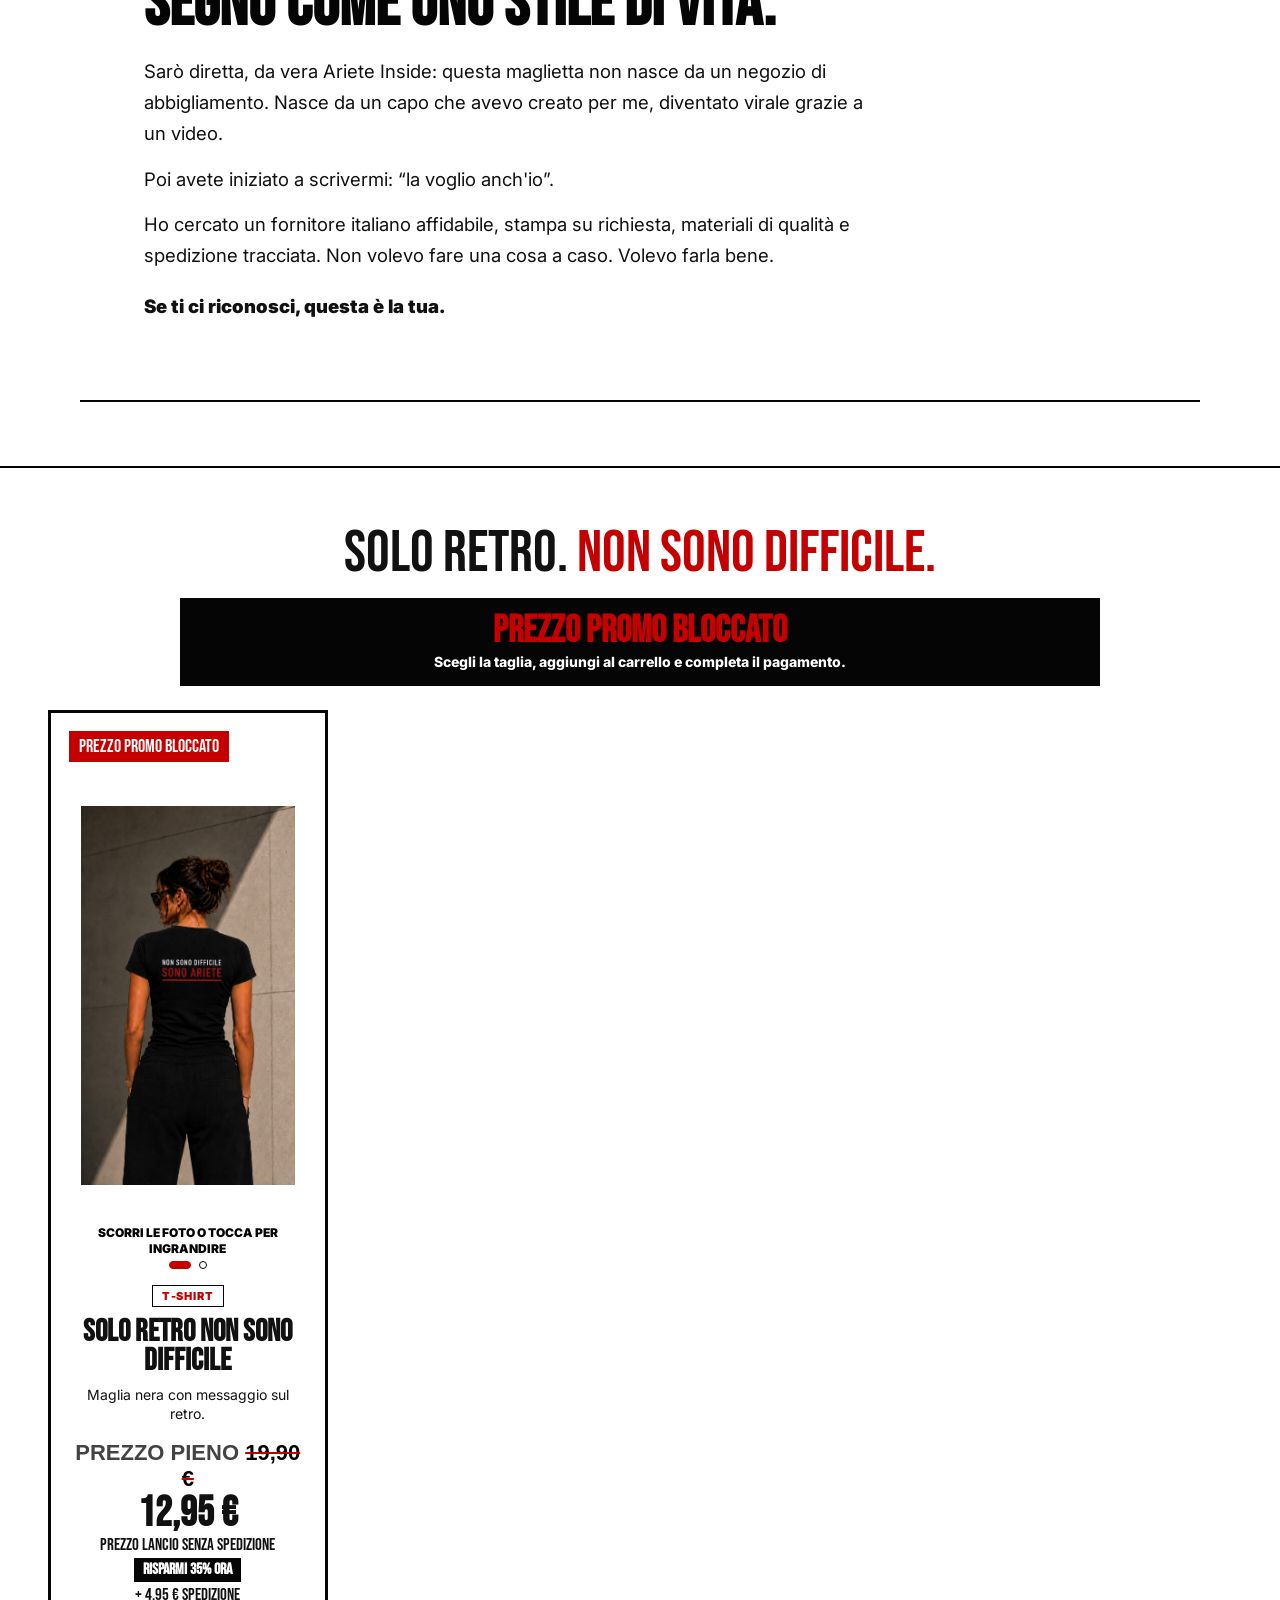
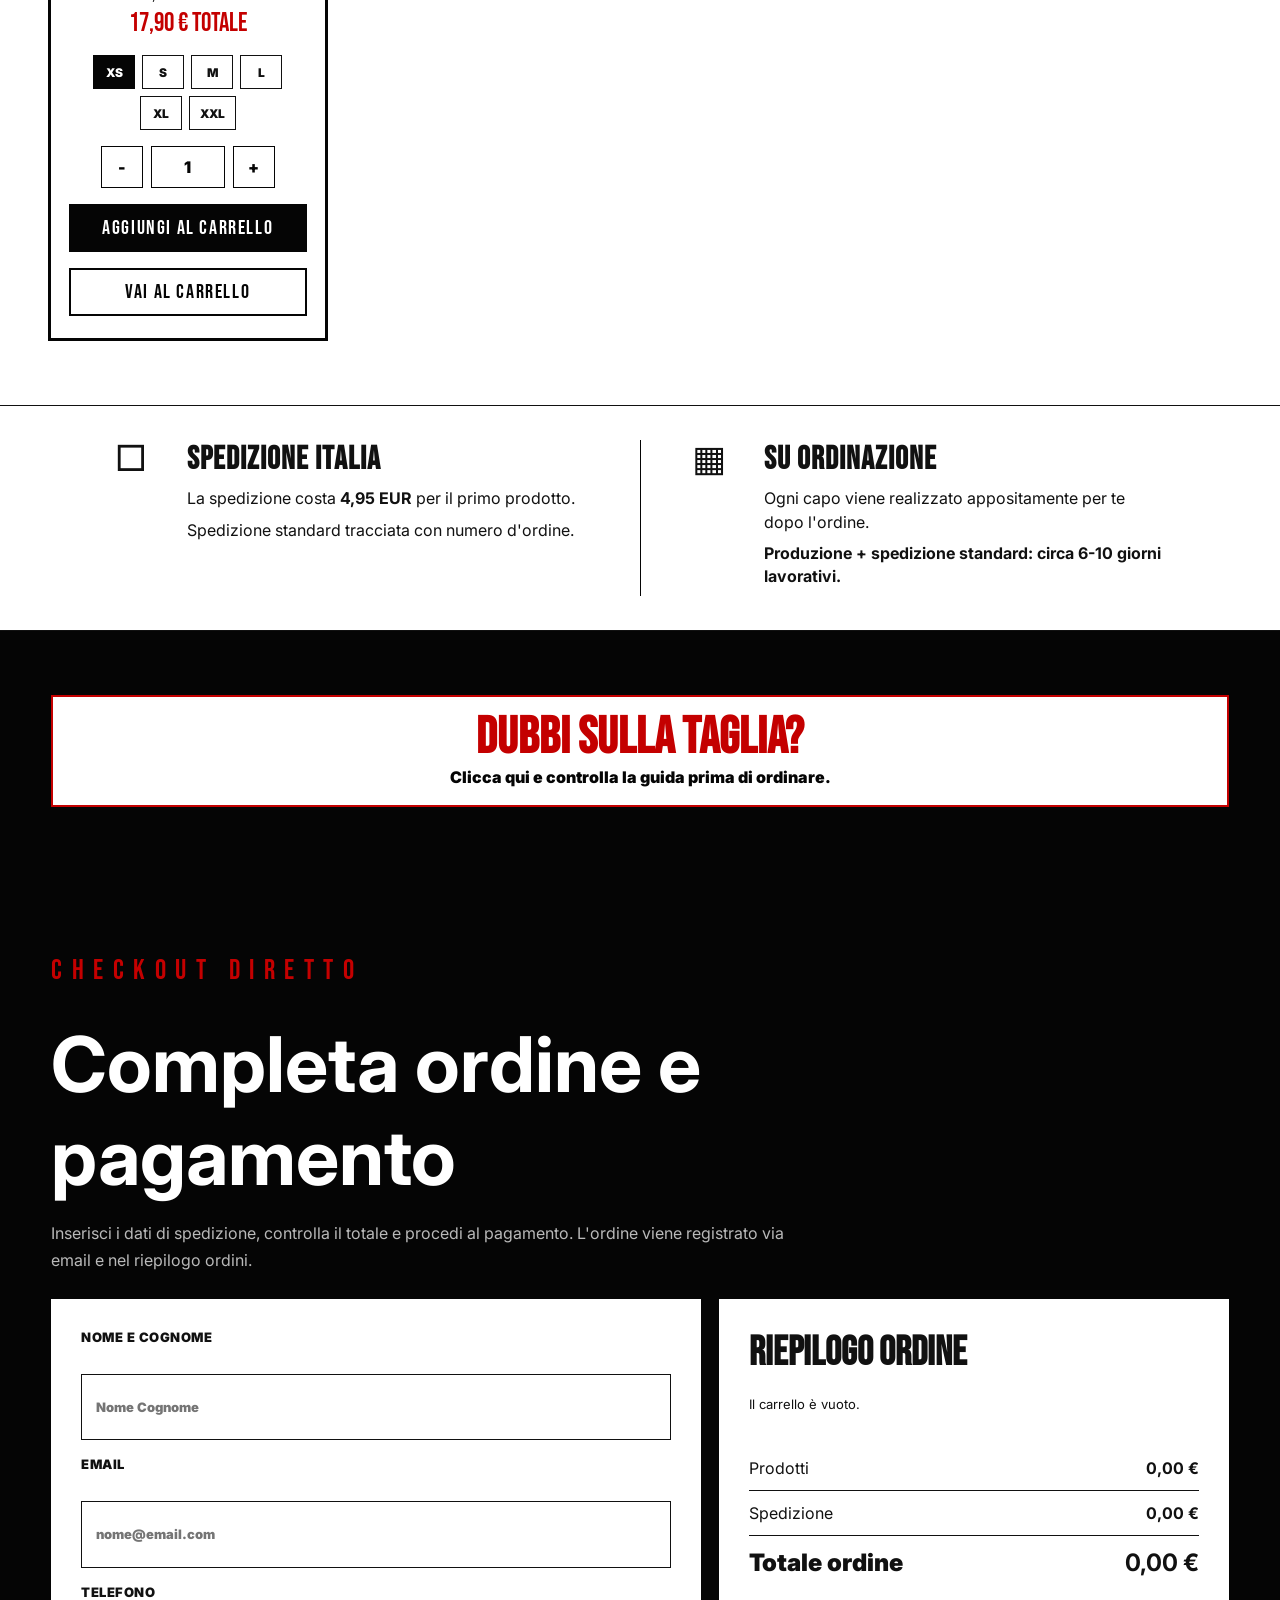
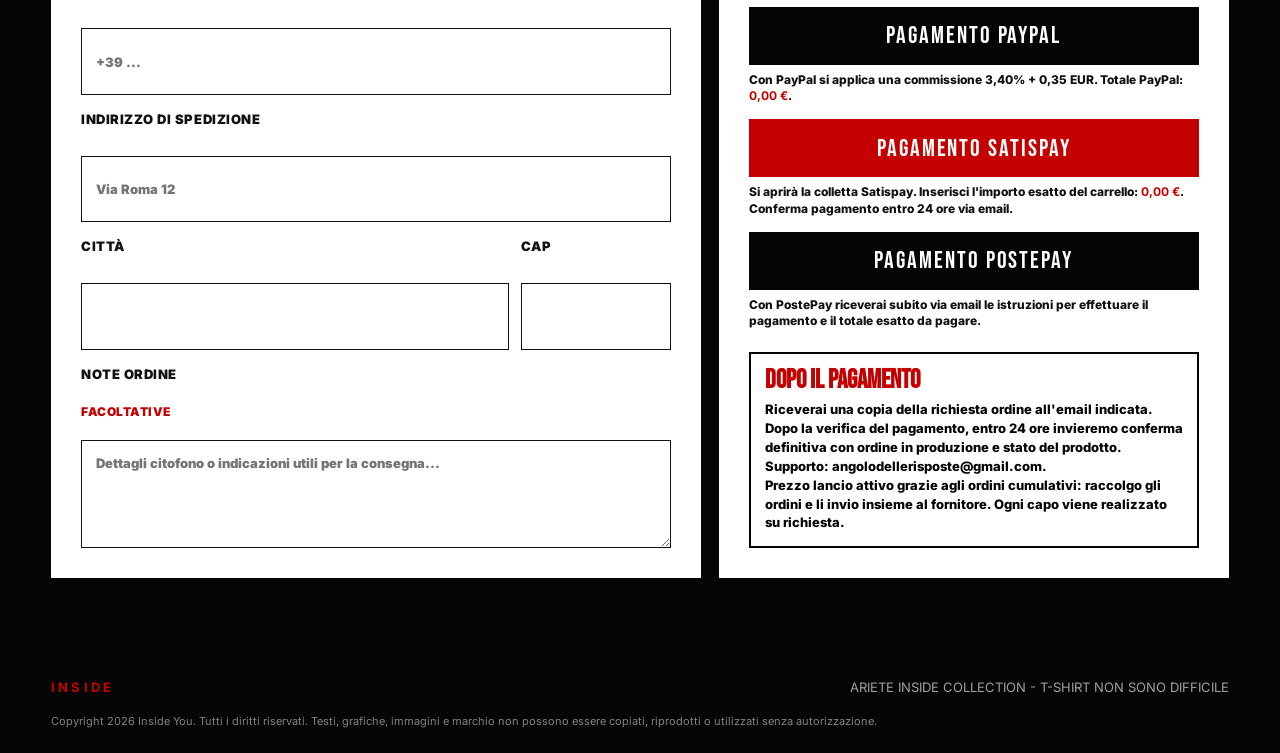
==== commit 2281bb55: "Add files via upload" ====
--- a/non-sono-difficile.html
+++ b/non-sono-difficile.html
@@ -14,7 +14,7 @@
       href="https://fonts.googleapis.com/css2?family=Bebas+Neue&family=Inter:wght@400;600;700;800;900&display=swap"
       rel="stylesheet"
     />
-    <link rel="stylesheet" href="./styles.css?v=35" />
+    <link rel="stylesheet" href="./styles.css?v=36" />
   </head>
   <body
     class="product-landing"
@@ -68,15 +68,17 @@
         <p class="collection-label">Da Ariete ad Ariete</p>
         <h2>Una t-shirt per chi vive il proprio segno come uno stile di vita.</h2>
         <p>
-          Siamo diretti, si sa. Questa maglietta non nasce da un negozio di abbigliamento:
-          nasce da un capo che avevo creato per me, diventato virale grazie a un video.
+          Sar&ograve; diretta, da vera Ariete Inside: questa maglietta non nasce da un negozio di abbigliamento.
+          Nasce da un capo che avevo creato per me, diventato virale grazie a un video.
+        </p>
+        <p>
           Poi avete iniziato a scrivermi: &ldquo;la voglio anch'io&rdquo;.
         </p>
         <p>
           Ho cercato un fornitore italiano affidabile, stampa su richiesta, materiali di qualit&agrave;
           e spedizione tracciata. Non volevo fare una cosa a caso. Volevo farla bene.
         </p>
-        <p class="authenticity-closing">Se ti rappresenta, &egrave; roba tua. E forse &egrave; solo l'inizio.</p>
+        <p class="authenticity-closing">Se ti ci riconosci, questa &egrave; la tua.</p>
       </section>
 
       <section class="collection focused-product" id="prodotto">
--- a/styles.css
+++ b/styles.css
@@ -477,6 +477,69 @@
   color: var(--red);
 }
 
+.authenticity-block {
+  padding: clamp(42px, 6vw, 76px) clamp(22px, 6vw, 92px);
+  background: var(--black);
+  color: var(--white);
+  border-top: 2px solid var(--red);
+  border-bottom: 2px solid var(--red);
+}
+
+.authenticity-block .collection-label {
+  margin-bottom: 16px;
+  color: var(--white);
+}
+
+.authenticity-block h2 {
+  max-width: 980px;
+  margin-bottom: 18px;
+  font-family: "Bebas Neue", Impact, sans-serif;
+  font-size: clamp(46px, 6vw, 92px);
+  line-height: 0.92;
+  text-transform: uppercase;
+}
+
+.authenticity-block p:not(.collection-label) {
+  max-width: 880px;
+  margin-bottom: 14px;
+  font-size: clamp(16px, 1.8vw, 22px);
+  line-height: 1.55;
+  color: #f4f4f4;
+}
+
+.authenticity-block .authenticity-closing {
+  margin-top: 20px;
+  color: var(--white);
+  font-weight: 900;
+}
+
+.landing-authenticity {
+  width: min(1120px, calc(100% - 36px));
+  margin: clamp(28px, 5vw, 66px) auto;
+  padding: clamp(34px, 5vw, 64px) clamp(22px, 5vw, 72px);
+  background: var(--white);
+  color: var(--black);
+  border-top: 2px solid var(--black);
+  border-bottom: 2px solid var(--black);
+}
+
+.landing-authenticity h2 {
+  max-width: 760px;
+  font-size: clamp(40px, 5.2vw, 72px);
+  line-height: 0.96;
+}
+
+.landing-authenticity p:not(.collection-label) {
+  max-width: 720px;
+  font-size: clamp(16px, 1.45vw, 20px);
+  line-height: 1.68;
+  color: var(--ink);
+}
+
+.landing-authenticity .authenticity-closing {
+  color: var(--red);
+}
+
 h1,
 h2,
 h3,
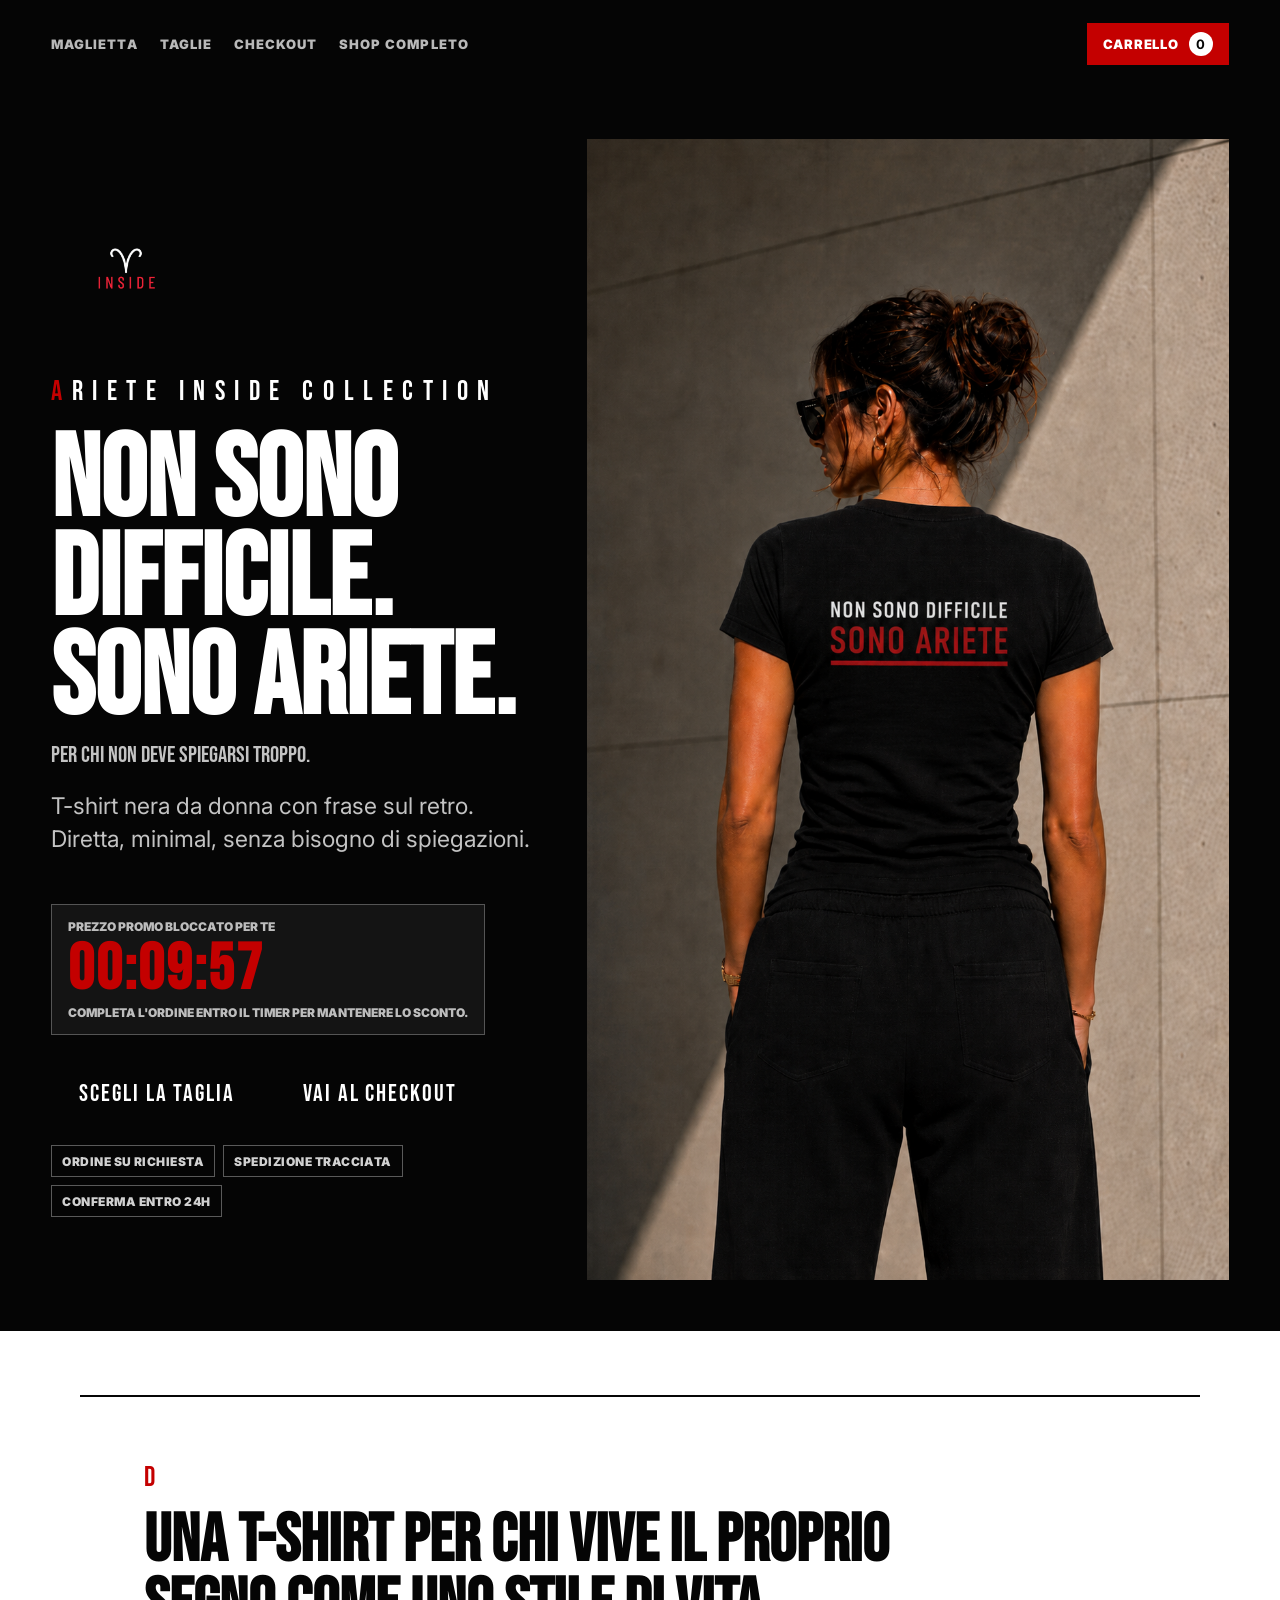
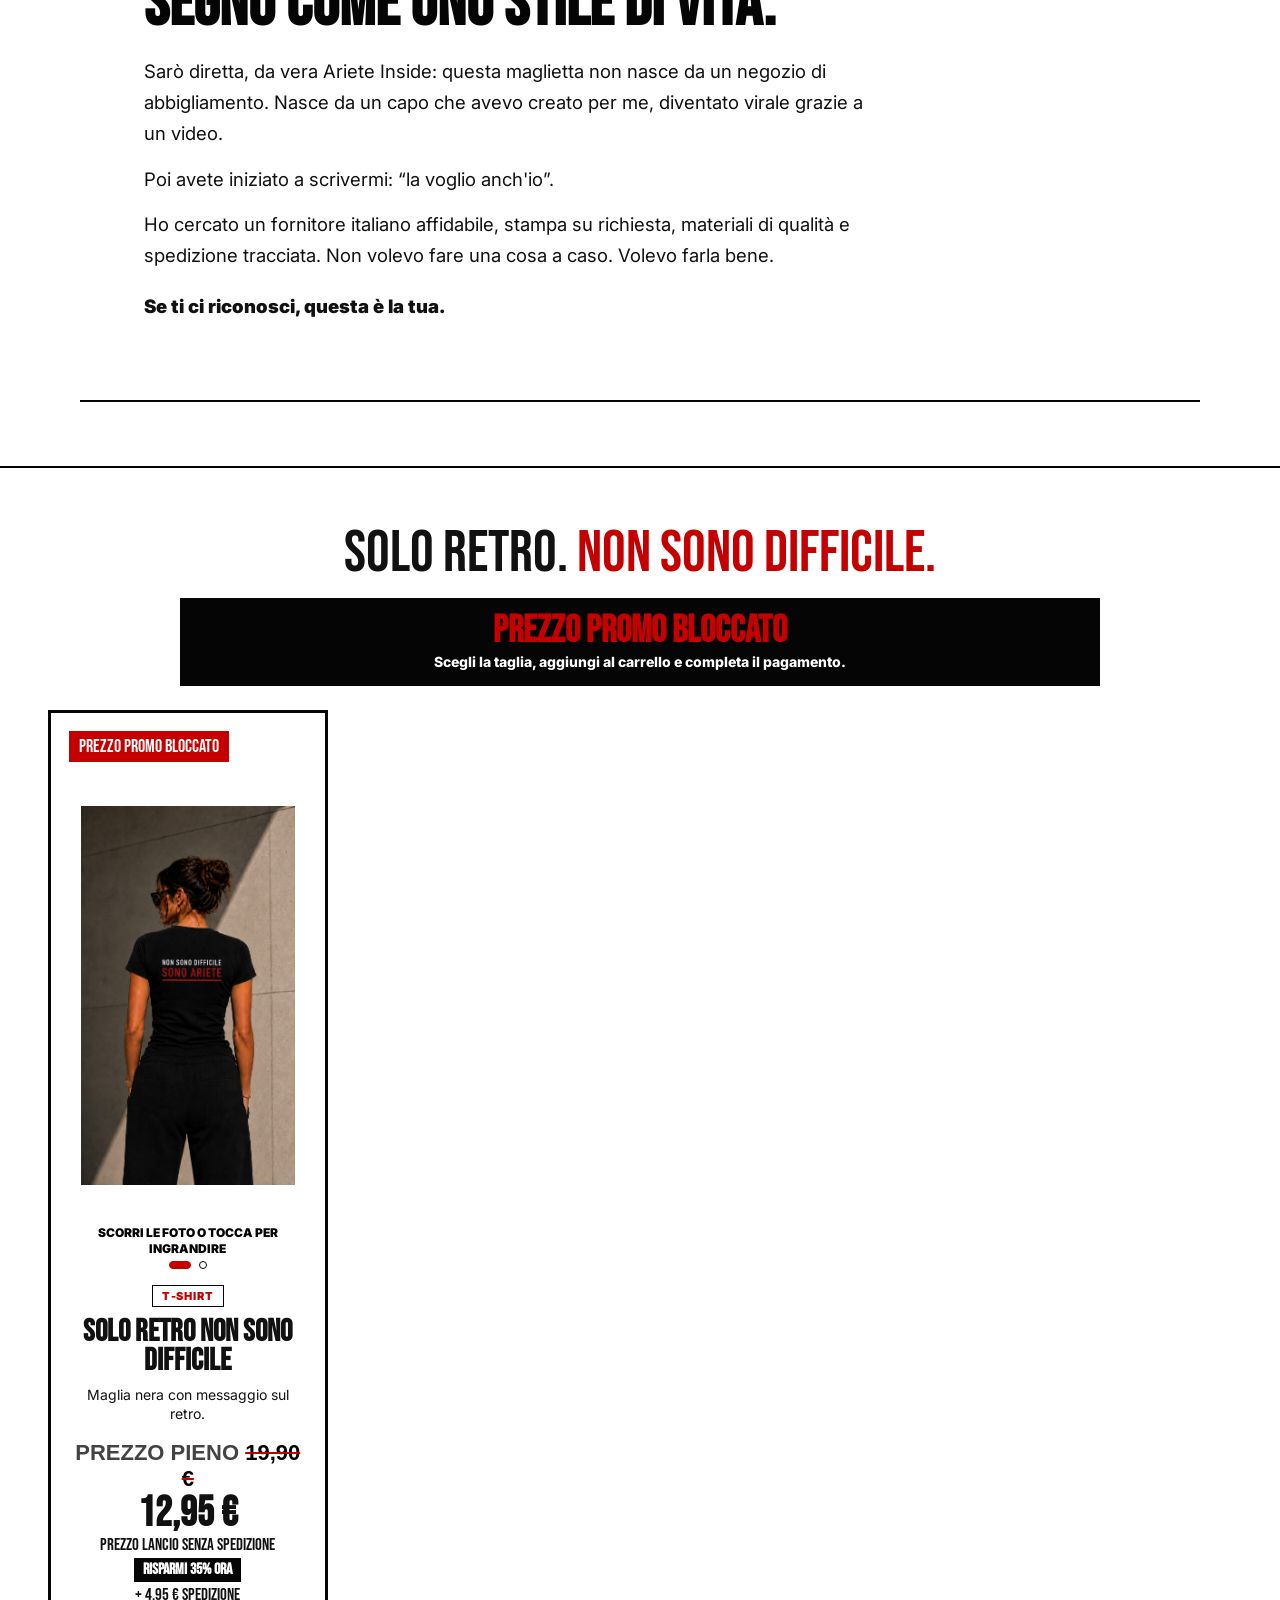
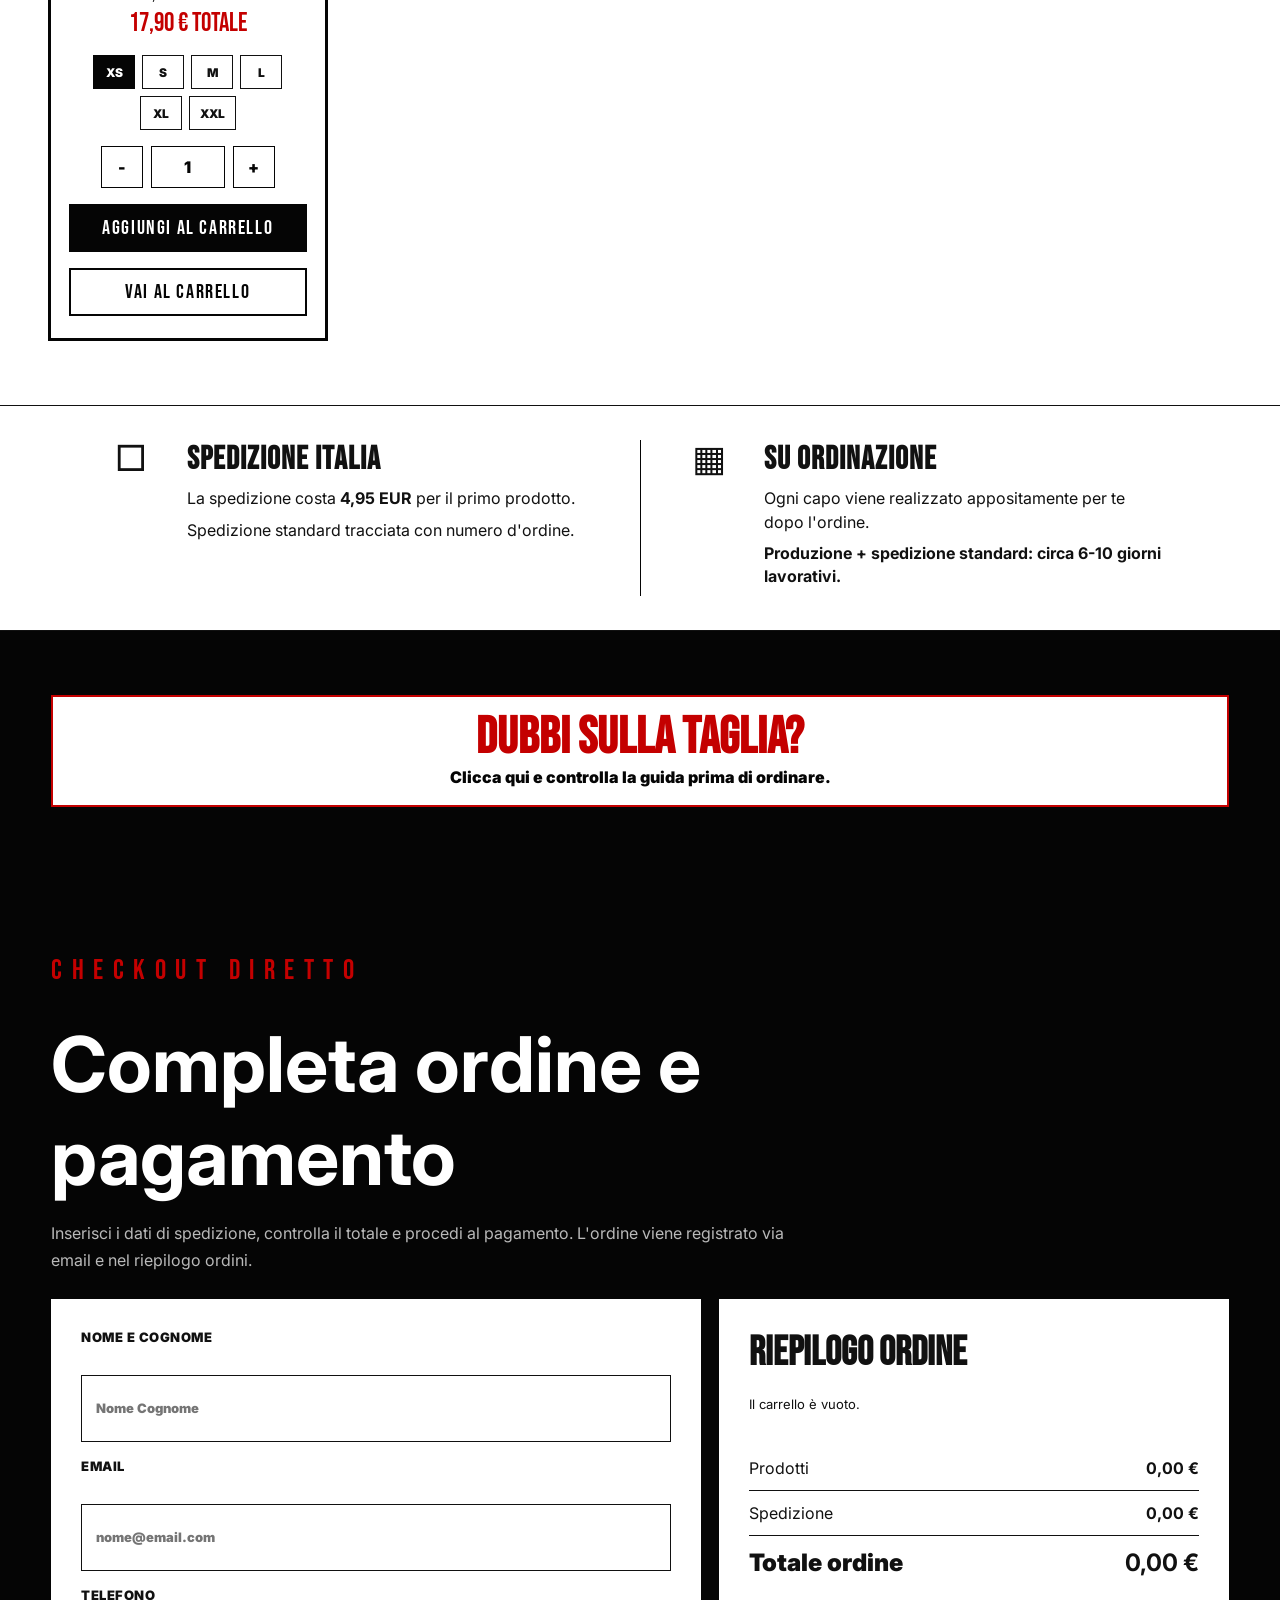
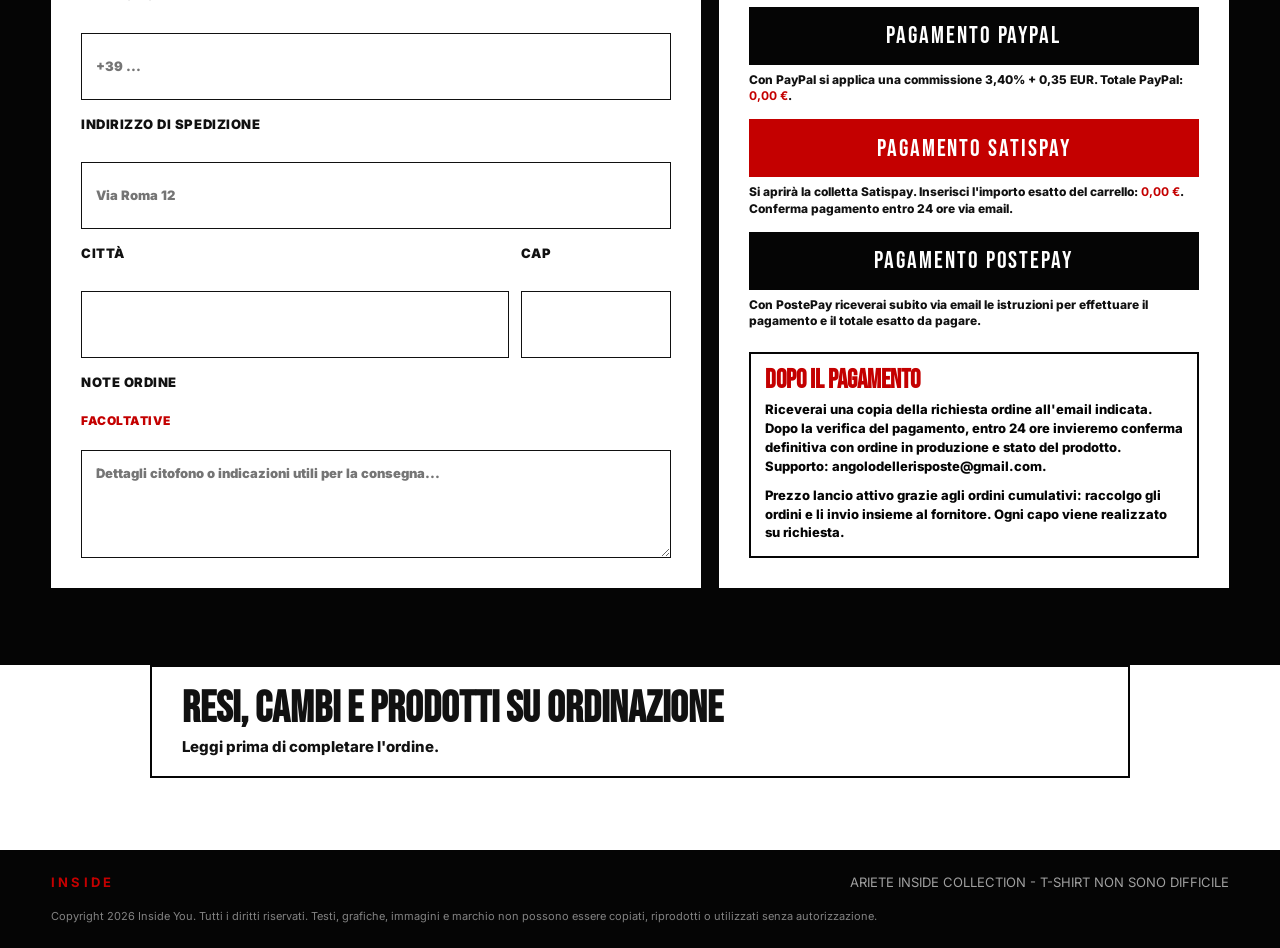
==== commit cca12c0e: "Add files via upload" ====
--- a/non-sono-difficile.html
+++ b/non-sono-difficile.html
@@ -14,7 +14,7 @@
       href="https://fonts.googleapis.com/css2?family=Bebas+Neue&family=Inter:wght@400;600;700;800;900&display=swap"
       rel="stylesheet"
     />
-    <link rel="stylesheet" href="./styles.css?v=36" />
+    <link rel="stylesheet" href="./styles.css?v=37" />
   </head>
   <body
     class="product-landing"
@@ -279,6 +279,30 @@
           </aside>
         </div>
       </section>
+
+      <section class="policy-section" aria-label="Resi e personalizzazioni">
+        <details class="policy-disclosure">
+          <summary>
+            <strong>Resi, cambi e prodotti su ordinazione</strong>
+            <span>Leggi prima di completare l'ordine.</span>
+          </summary>
+          <div class="policy-content">
+            <p>
+              Ogni capo viene realizzato su richiesta dopo l'ordine: per questo, una volta inviato al fornitore,
+              non &egrave; possibile annullare, cambiare taglia, modificare il prodotto o richiedere il recesso per ripensamento.
+            </p>
+            <p>
+              Prima di pagare controlla con attenzione taglia, modello, grafica, indirizzo e telefono.
+              Se noti un errore prima dell'invio definitivo, rispondi subito alla mail di conferma ordine.
+            </p>
+            <p>
+              Se invece ricevi un prodotto errato, difettoso, danneggiato o non conforme a quanto ordinato,
+              scrivi entro 14 giorni dalla consegna a <a href="mailto:angolodellerisposte@gmail.com">angolodellerisposte@gmail.com</a>
+              allegando foto chiare del problema: verr&agrave; valutata la soluzione pi&ugrave; corretta.
+            </p>
+          </div>
+        </details>
+      </section>
     </main>
 
     <footer class="footer">
@@ -302,6 +326,10 @@
         </p>
         <p>
           Questo prezzo lancio &egrave; possibile grazie agli ordini cumulativi: raccolgo gli ordini e li invio insieme al fornitore.
+        </p>
+        <p>
+          Controlla bene taglia, prodotto e dati di spedizione: una volta inviato al fornitore, essendo un capo realizzato su richiesta,
+          non sar&agrave; possibile modificarlo o recedere per ripensamento.
         </p>
         <p>
           Produzione e spedizione tracciata richiedono indicativamente 6-10 giorni lavorativi.
--- a/styles.css
+++ b/styles.css
@@ -1569,6 +1569,72 @@
   line-height: 1.45;
 }
 
+.confirmation-note p + p {
+  margin-top: 10px;
+}
+
+.policy-section {
+  padding: 0 clamp(18px, 4vw, 48px) clamp(38px, 6vw, 72px);
+  background: var(--white);
+}
+
+.policy-disclosure {
+  max-width: 980px;
+  margin: 0 auto;
+  border: 2px solid var(--black);
+  background: var(--white);
+}
+
+.policy-disclosure summary {
+  display: grid;
+  gap: 6px;
+  padding: 20px clamp(18px, 4vw, 30px);
+  cursor: pointer;
+  list-style: none;
+}
+
+.policy-disclosure summary::-webkit-details-marker {
+  display: none;
+}
+
+.policy-disclosure summary strong {
+  font-family: "Bebas Neue", Impact, sans-serif;
+  font-size: clamp(28px, 4vw, 44px);
+  line-height: 1;
+  text-transform: uppercase;
+}
+
+.policy-disclosure summary span {
+  color: var(--ink);
+  font-size: 15px;
+  font-weight: 800;
+}
+
+.policy-disclosure[open] summary {
+  border-bottom: 2px solid var(--black);
+}
+
+.policy-content {
+  padding: 22px clamp(18px, 4vw, 30px) 26px;
+}
+
+.policy-content p {
+  max-width: 820px;
+  margin: 0 0 14px;
+  color: var(--ink);
+  font-size: 15px;
+  line-height: 1.65;
+}
+
+.policy-content p:last-child {
+  margin-bottom: 0;
+}
+
+.policy-content a {
+  color: var(--red);
+  font-weight: 900;
+}
+
 .footer {
   display: flex;
   flex-wrap: wrap;
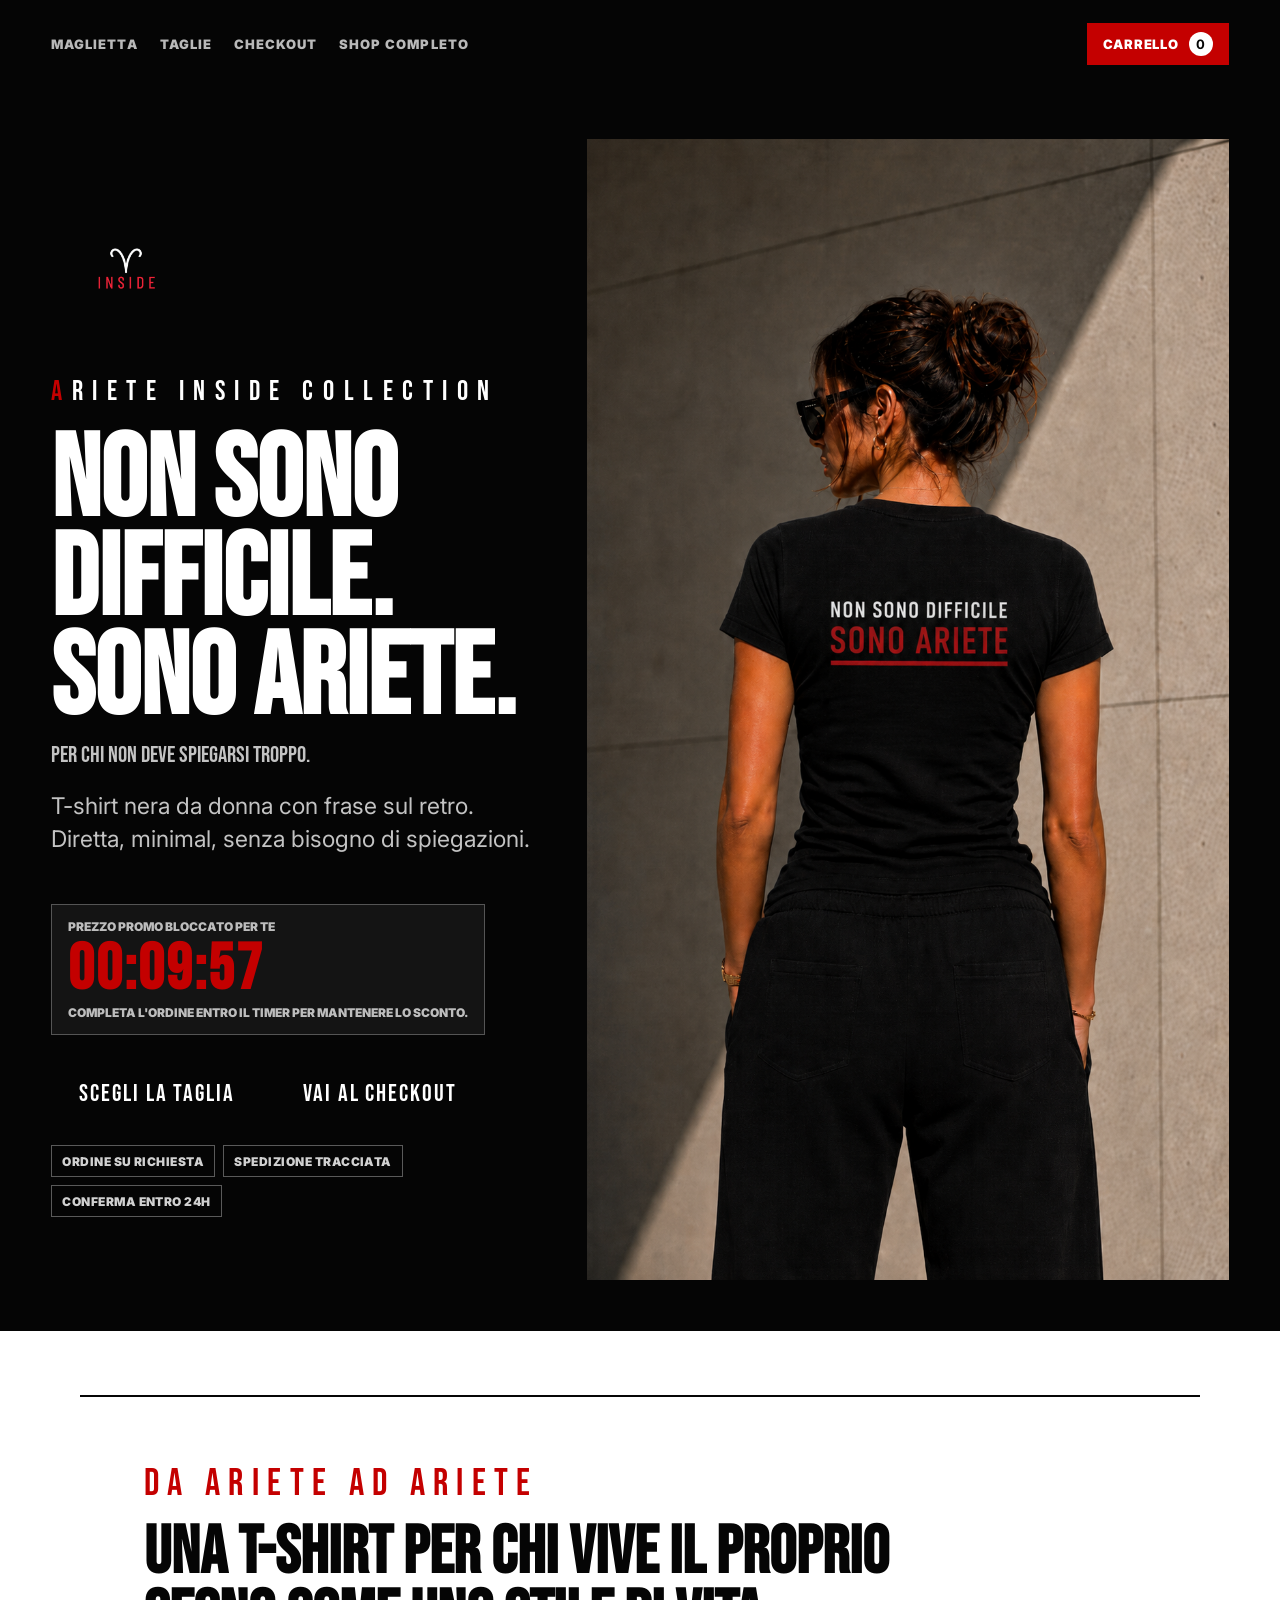
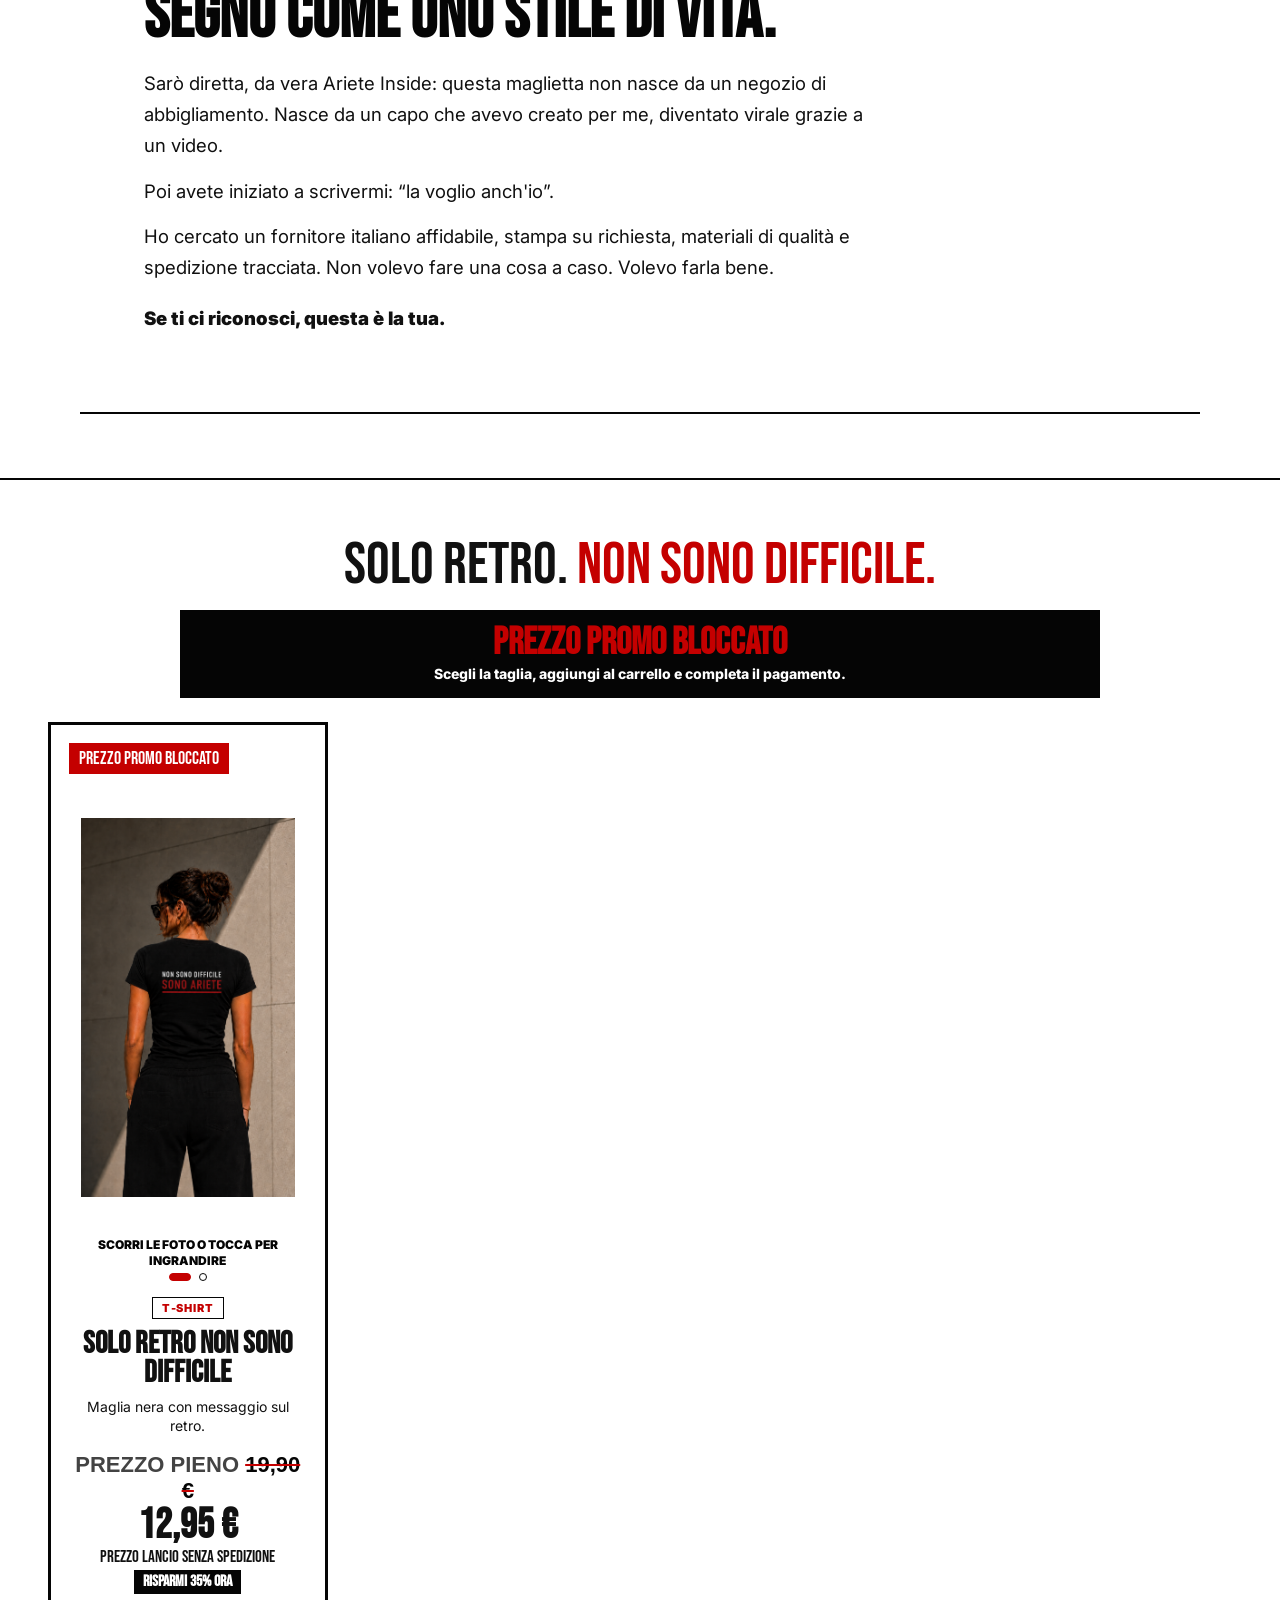
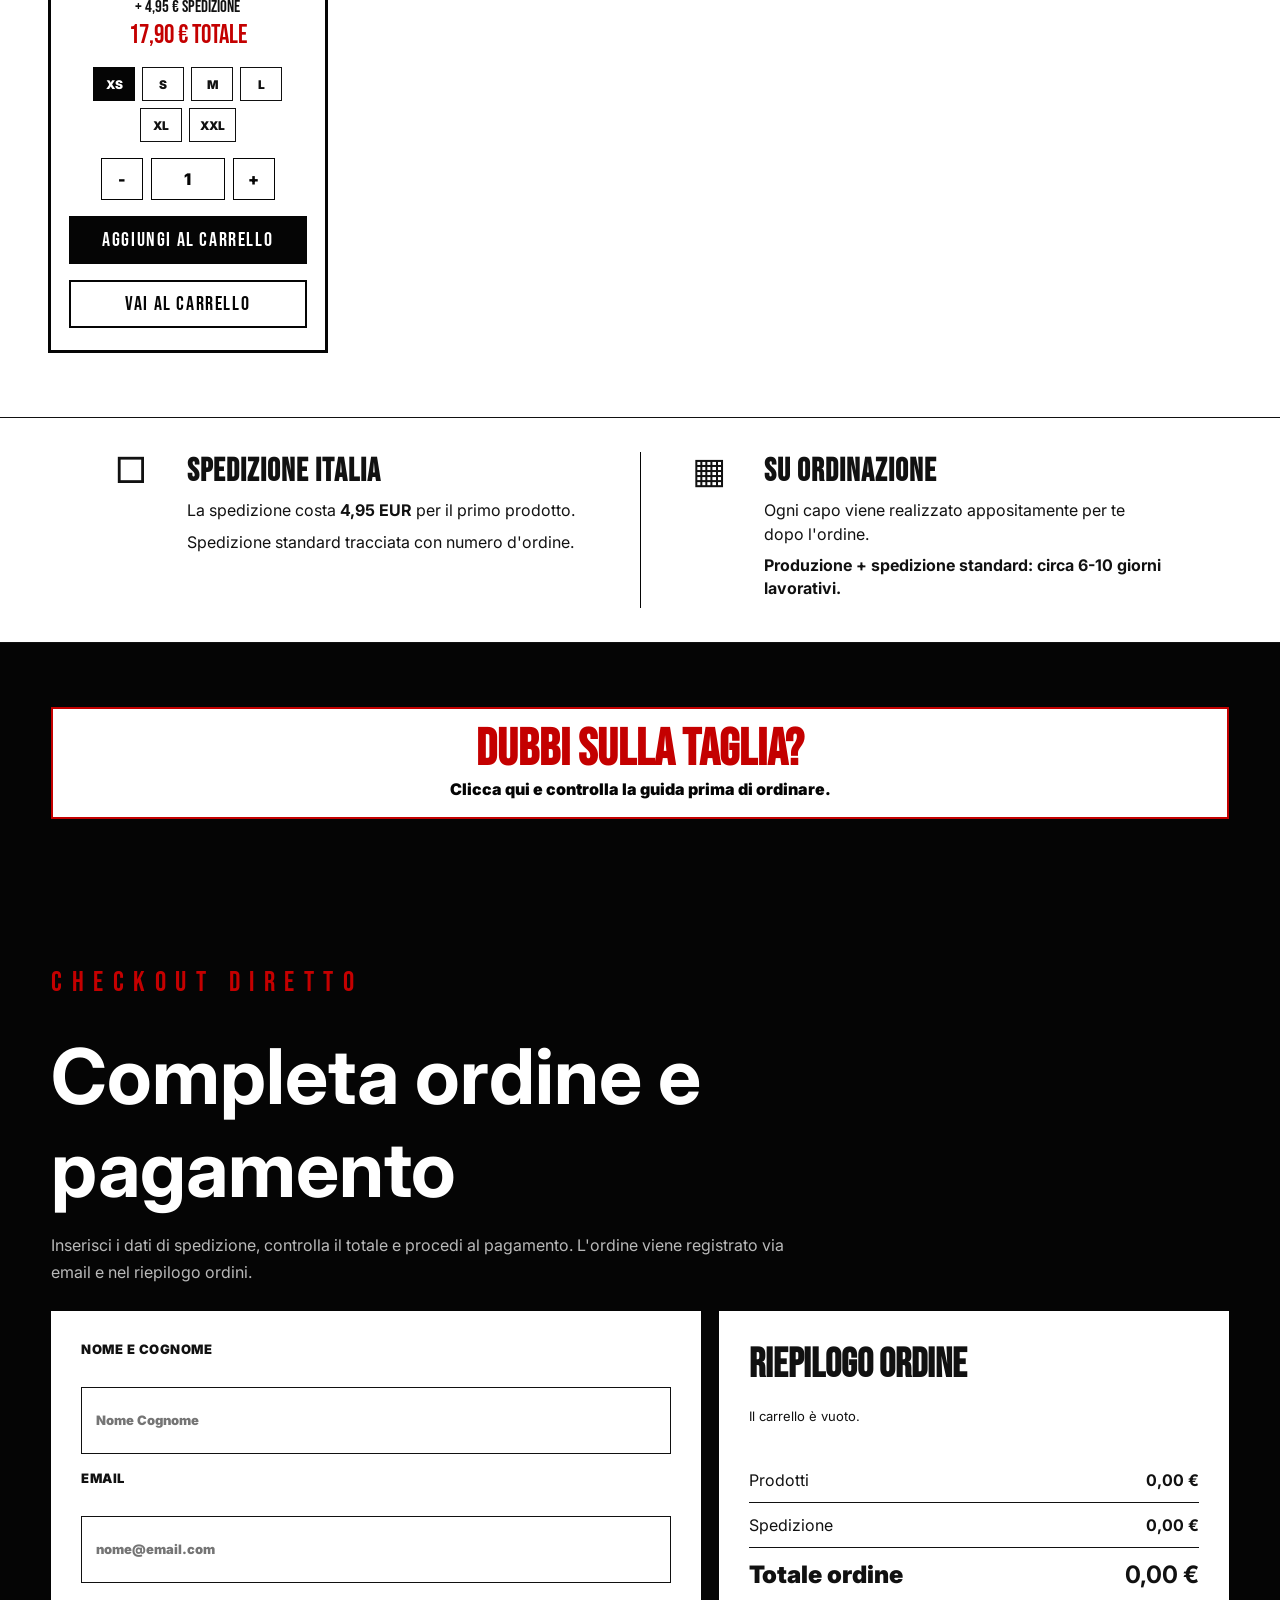
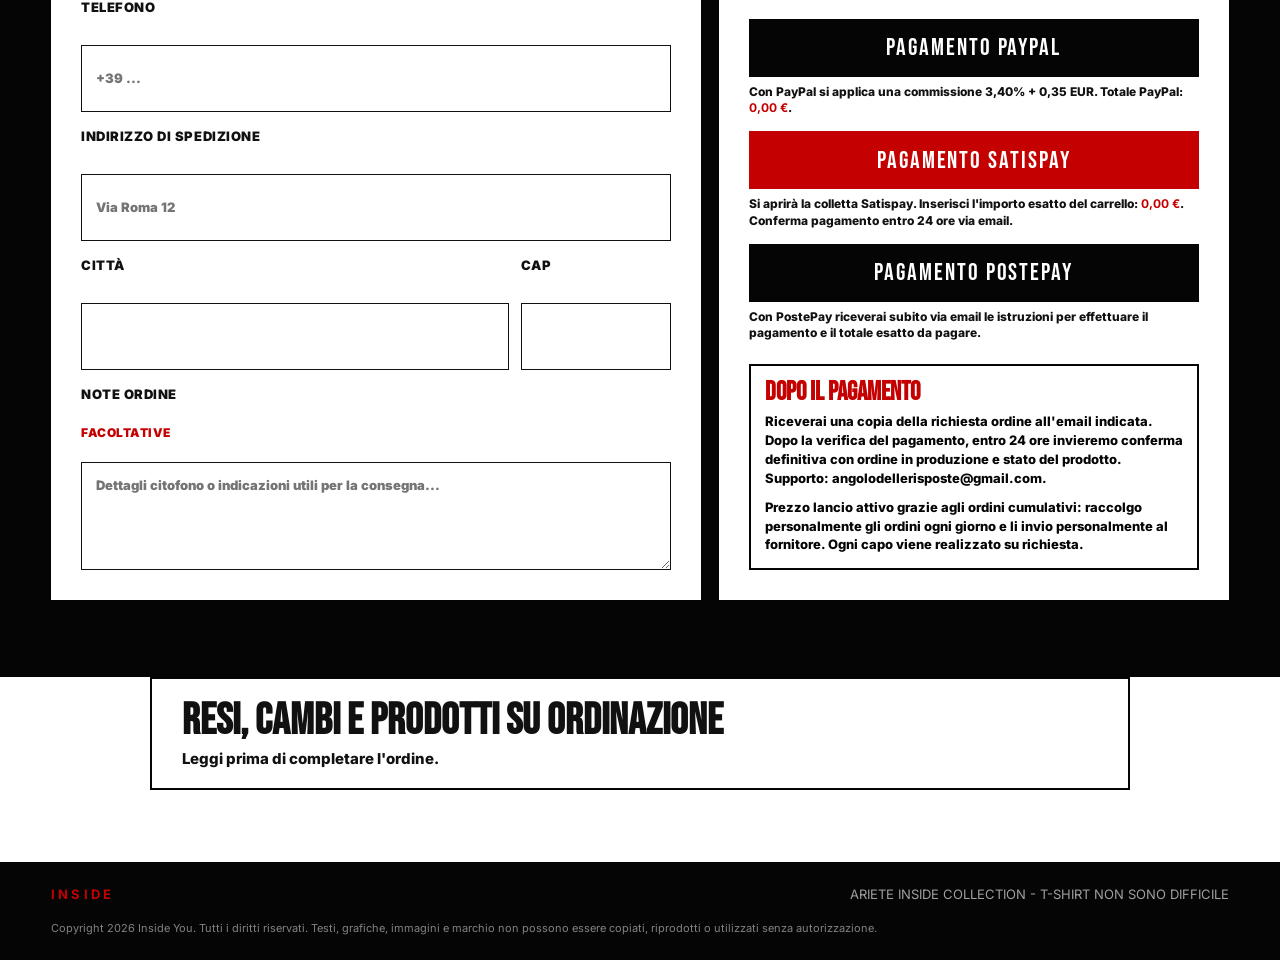
==== commit 7d94f8ab: "Add files via upload" ====
--- a/non-sono-difficile.html
+++ b/non-sono-difficile.html
@@ -14,7 +14,7 @@
       href="https://fonts.googleapis.com/css2?family=Bebas+Neue&family=Inter:wght@400;600;700;800;900&display=swap"
       rel="stylesheet"
     />
-    <link rel="stylesheet" href="./styles.css?v=37" />
+    <link rel="stylesheet" href="./styles.css?v=38" />
   </head>
   <body
     class="product-landing"
@@ -272,7 +272,7 @@
                 Supporto: angolodellerisposte@gmail.com.
               </p>
               <p>
-                Prezzo lancio attivo grazie agli ordini cumulativi: raccolgo gli ordini e li invio insieme al fornitore.
+                Prezzo lancio attivo grazie agli ordini cumulativi: raccolgo personalmente gli ordini ogni giorno e li invio personalmente al fornitore.
                 Ogni capo viene realizzato su richiesta.
               </p>
             </div>
@@ -325,7 +325,7 @@
           Dopo il pagamento, controlleremo tutto e riceverai entro 24 ore una mail con lo stato dell'ordine.
         </p>
         <p>
-          Questo prezzo lancio &egrave; possibile grazie agli ordini cumulativi: raccolgo gli ordini e li invio insieme al fornitore.
+          Questo prezzo lancio &egrave; possibile grazie agli ordini cumulativi: raccolgo personalmente gli ordini ogni giorno e li invio personalmente al fornitore.
         </p>
         <p>
           Controlla bene taglia, prodotto e dati di spedizione: una volta inviato al fornitore, essendo un capo realizzato su richiesta,
@@ -338,12 +338,19 @@
           <button class="pay-button" type="button" data-order-notice-continue>Continua al pagamento</button>
           <button class="checkout-button" type="button" data-order-notice-close>Controlla ancora l'ordine</button>
         </div>
+      </div>
+    </div>
+    <div class="redirect-modal" data-redirect-modal hidden>
+      <div class="redirect-card" role="dialog" aria-modal="true" aria-labelledby="redirect-title">
+        <p class="collection-label">Pagamento</p>
+        <h2 id="redirect-title">Ti stiamo reindirizzando</h2>
+        <p data-redirect-message>Attendi qualche secondo: stiamo aprendo la modalit&agrave; di pagamento scelta.</p>
       </div>
     </div>
     <div class="image-lightbox" data-lightbox hidden>
       <button class="lightbox-close" type="button" data-close-lightbox aria-label="Chiudi immagine">Chiudi</button>
       <img data-lightbox-image alt="" />
     </div>
-    <script src="./app.js?v=66"></script>
+    <script src="./app.js?v=67"></script>
   </body>
 </html>
--- a/styles.css
+++ b/styles.css
@@ -487,7 +487,13 @@
 
 .authenticity-block .collection-label {
   margin-bottom: 16px;
-  color: var(--white);
+  color: var(--red);
+  font-size: clamp(24px, 3vw, 38px);
+  letter-spacing: 0.22em;
+}
+
+.authenticity-block .collection-label::first-letter {
+  color: var(--red);
 }
 
 .authenticity-block h2 {
@@ -1728,6 +1734,53 @@
   letter-spacing: 0.08em;
   text-transform: uppercase;
   cursor: pointer;
+}
+
+.redirect-modal {
+  position: fixed;
+  inset: 0;
+  z-index: 95;
+  display: grid;
+  place-items: center;
+  padding: clamp(16px, 4vw, 42px);
+  background: rgba(0, 0, 0, 0.74);
+}
+
+.redirect-modal[hidden] {
+  display: none;
+}
+
+.redirect-card {
+  display: grid;
+  gap: 16px;
+  width: min(560px, 100%);
+  border: 2px solid var(--red);
+  padding: clamp(26px, 5vw, 42px);
+  background: var(--white);
+  color: var(--black);
+  text-align: center;
+  box-shadow: var(--shadow);
+}
+
+.redirect-card .collection-label {
+  margin: 0;
+  color: var(--red);
+  font-size: clamp(18px, 2vw, 24px);
+}
+
+.redirect-card h2 {
+  margin: 0;
+  font-family: "Bebas Neue", Impact, sans-serif;
+  font-size: clamp(44px, 7vw, 76px);
+  line-height: 0.9;
+  text-transform: uppercase;
+}
+
+.redirect-card p:not(.collection-label) {
+  margin: 0;
+  font-size: clamp(16px, 2.4vw, 20px);
+  font-weight: 900;
+  line-height: 1.45;
 }
 
 .modal-open {
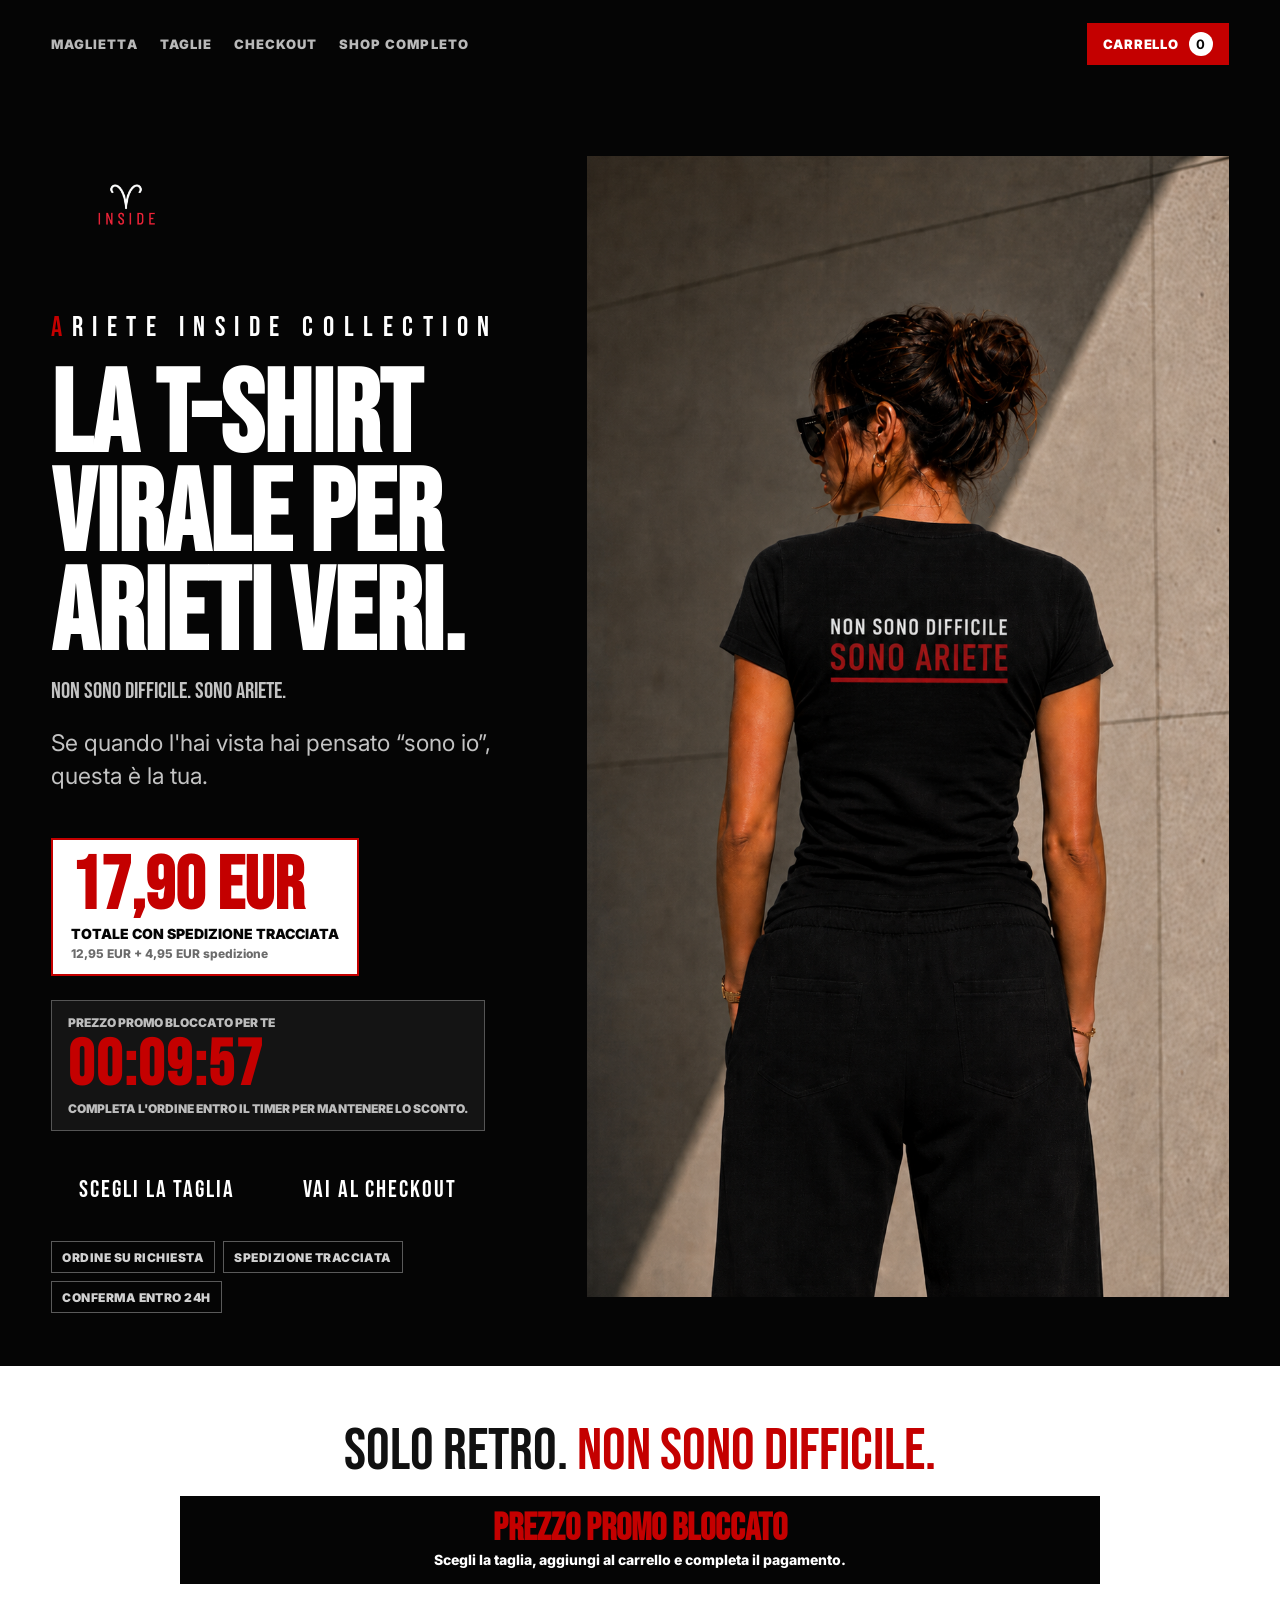
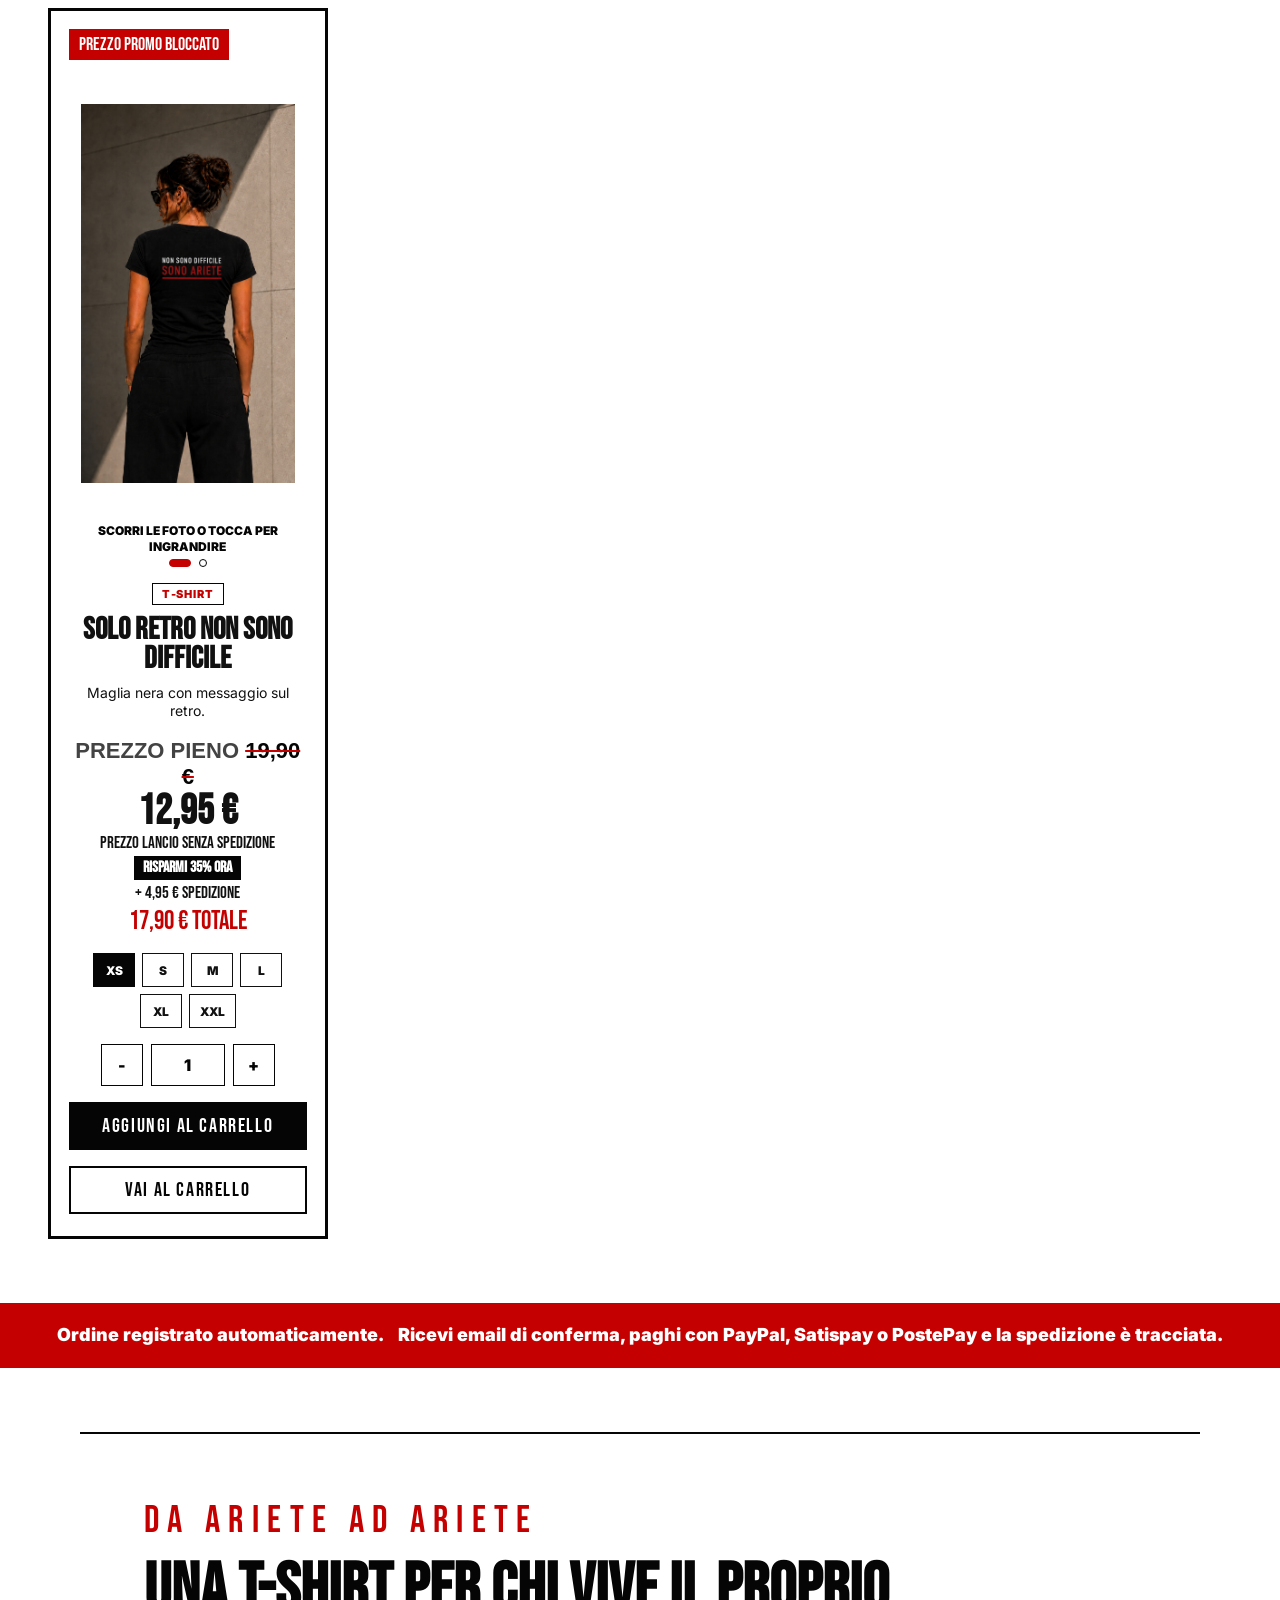
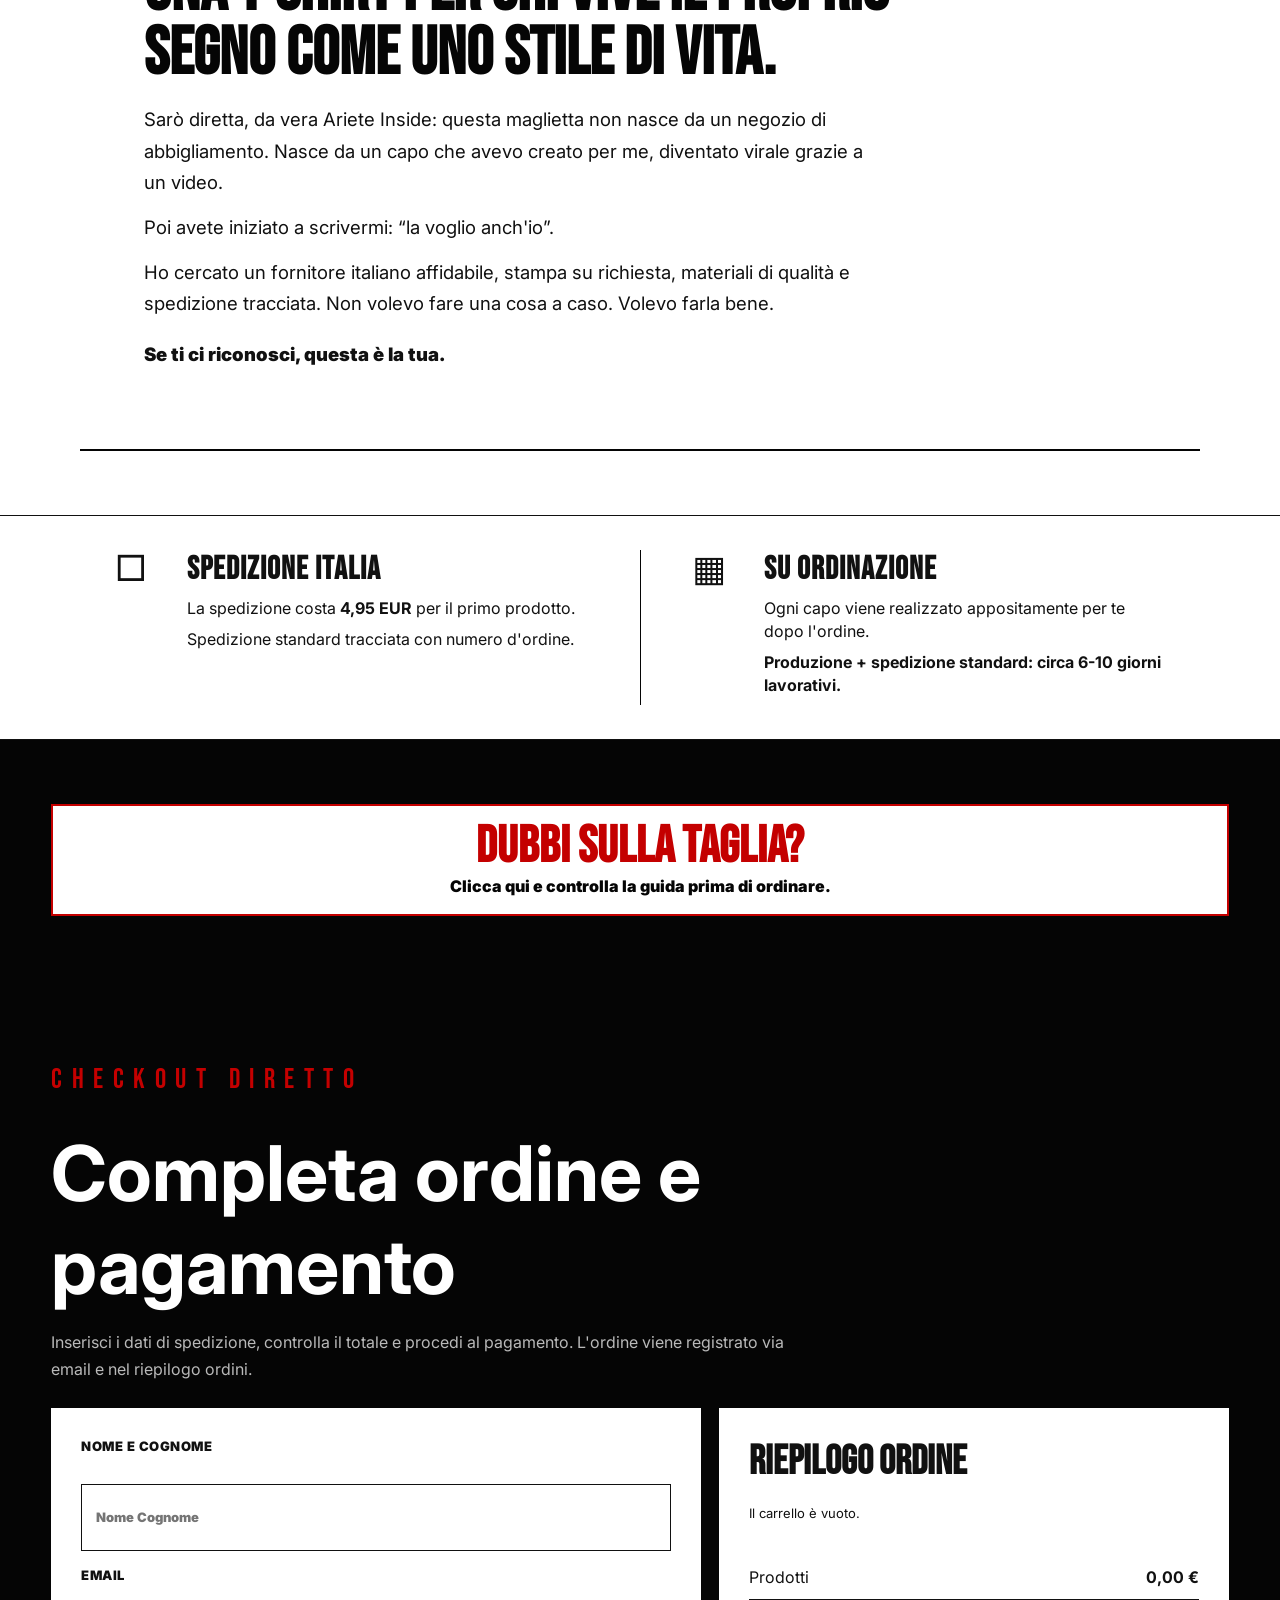
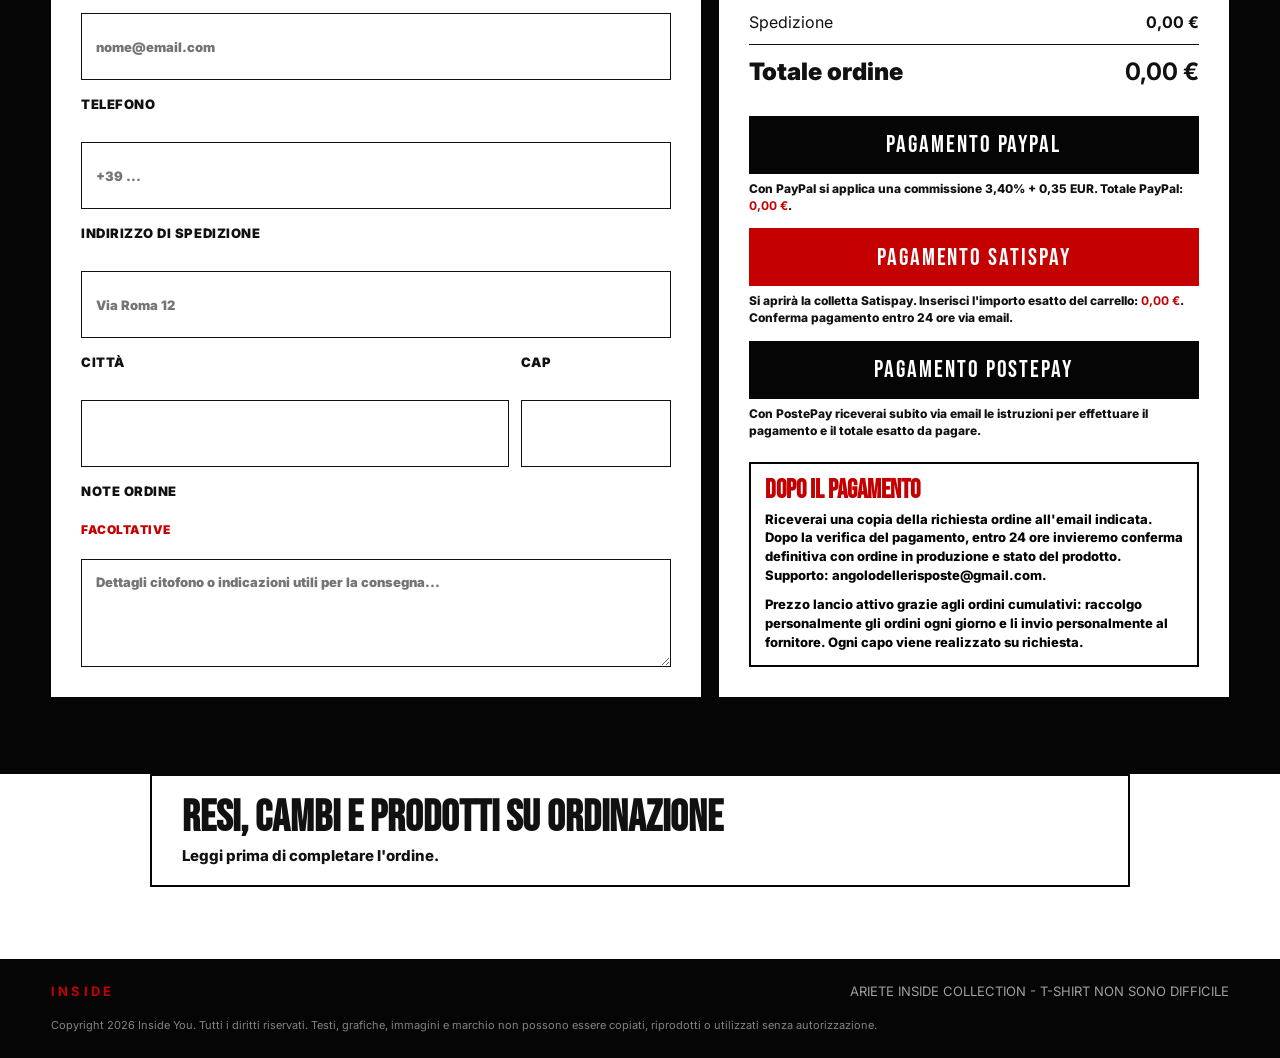
==== commit 99e2b8e3: "Add files via upload" ====
--- a/non-sono-difficile.html
+++ b/non-sono-difficile.html
@@ -14,7 +14,7 @@
       href="https://fonts.googleapis.com/css2?family=Bebas+Neue&family=Inter:wght@400;600;700;800;900&display=swap"
       rel="stylesheet"
     />
-    <link rel="stylesheet" href="./styles.css?v=38" />
+    <link rel="stylesheet" href="./styles.css?v=39" />
   </head>
   <body
     class="product-landing"
@@ -39,11 +39,16 @@
         <div class="single-hero-copy">
           <img class="single-logo" src="./inside-logo-original.png" alt="Inside" />
           <p class="collection-label">Ariete Inside Collection</p>
-          <h1>Non sono difficile. Sono Ariete.</h1>
-          <p class="hero-claim">Per chi non deve spiegarsi troppo.</p>
+          <h1>La t-shirt virale per Arieti veri.</h1>
+          <p class="hero-claim">Non sono difficile. Sono Ariete.</p>
           <p>
-            T-shirt nera da donna con frase sul retro. Diretta, minimal, senza bisogno di spiegazioni.
+            Se quando l'hai vista hai pensato &ldquo;sono io&rdquo;, questa &egrave; la tua.
           </p>
+          <div class="landing-total-price" aria-label="Prezzo totale promozionale">
+            <strong>17,90 EUR</strong>
+            <span>totale con spedizione tracciata</span>
+            <small>12,95 EUR + 4,95 EUR spedizione</small>
+          </div>
           <div class="countdown-card" data-countdown-card>
             <span>Prezzo promo bloccato per te</span>
             <strong data-countdown>--:--:--</strong>
@@ -64,6 +69,22 @@
         </div>
       </section>
 
+      <section class="collection focused-product" id="prodotto">
+        <div class="section-title">
+          <p>Solo retro. <span>Non sono difficile.</span></p>
+        </div>
+        <div class="urgency-strip">
+          <strong>Prezzo promo bloccato</strong>
+          <span>Scegli la taglia, aggiungi al carrello e completa il pagamento.</span>
+        </div>
+        <div class="product-grid featured-grid" data-product-grid="featured" aria-live="polite"></div>
+      </section>
+
+      <section class="conversion-reassurance" aria-label="Informazioni per acquistare">
+        <strong>Ordine registrato automaticamente.</strong>
+        <span>Ricevi email di conferma, paghi con PayPal, Satispay o PostePay e la spedizione &egrave; tracciata.</span>
+      </section>
+
       <section class="authenticity-block landing-authenticity" aria-label="Messaggio da Ariete ad Ariete">
         <p class="collection-label">Da Ariete ad Ariete</p>
         <h2>Una t-shirt per chi vive il proprio segno come uno stile di vita.</h2>
@@ -79,17 +100,6 @@
           e spedizione tracciata. Non volevo fare una cosa a caso. Volevo farla bene.
         </p>
         <p class="authenticity-closing">Se ti ci riconosci, questa &egrave; la tua.</p>
-      </section>
-
-      <section class="collection focused-product" id="prodotto">
-        <div class="section-title">
-          <p>Solo retro. <span>Non sono difficile.</span></p>
-        </div>
-        <div class="urgency-strip">
-          <strong>Prezzo promo bloccato</strong>
-          <span>Scegli la taglia, aggiungi al carrello e completa il pagamento.</span>
-        </div>
-        <div class="product-grid featured-grid" data-product-grid="featured" aria-live="polite"></div>
       </section>
 
       <section class="info-band landing-info" aria-label="Informazioni essenziali">
@@ -305,6 +315,11 @@
       </section>
     </main>
 
+    <a class="mobile-conversion-bar" href="#prodotto" aria-label="Scegli la taglia e ordina la t-shirt">
+      <span>17,90 EUR totale</span>
+      <strong>Scegli taglia</strong>
+    </a>
+
     <footer class="footer">
       <strong>Inside</strong>
       <span>Ariete Inside Collection - T-shirt Non sono difficile</span>
@@ -351,6 +366,6 @@
       <button class="lightbox-close" type="button" data-close-lightbox aria-label="Chiudi immagine">Chiudi</button>
       <img data-lightbox-image alt="" />
     </div>
-    <script src="./app.js?v=67"></script>
+    <script src="./app.js?v=68"></script>
   </body>
 </html>
--- a/styles.css
+++ b/styles.css
@@ -259,6 +259,36 @@
   line-height: 1.45;
 }
 
+.landing-total-price {
+  display: grid;
+  gap: 4px;
+  width: fit-content;
+  margin-top: 22px;
+  border: 2px solid var(--red);
+  padding: 14px 18px 13px;
+  background: var(--white);
+  color: var(--black);
+}
+
+.landing-total-price strong {
+  font-family: "Bebas Neue", Impact, sans-serif;
+  font-size: clamp(46px, 6vw, 74px);
+  line-height: 0.9;
+  color: var(--red);
+}
+
+.landing-total-price span {
+  font-size: 14px;
+  font-weight: 900;
+  text-transform: uppercase;
+}
+
+.landing-total-price small {
+  color: rgba(0, 0, 0, 0.58);
+  font-size: 12px;
+  font-weight: 800;
+}
+
 .single-hero-media {
   min-height: min(760px, calc(100vh - 150px));
 }
@@ -283,6 +313,60 @@
 
 .featured-grid .product-card {
   border-width: 3px;
+}
+
+.conversion-reassurance {
+  display: flex;
+  flex-wrap: wrap;
+  justify-content: center;
+  gap: 8px 14px;
+  padding: 20px clamp(18px, 4vw, 52px);
+  background: var(--red);
+  color: var(--white);
+  text-align: center;
+}
+
+.conversion-reassurance strong,
+.conversion-reassurance span {
+  font-size: clamp(14px, 1.8vw, 18px);
+  font-weight: 900;
+  line-height: 1.35;
+}
+
+.mobile-conversion-bar {
+  position: fixed;
+  left: 12px;
+  right: 12px;
+  bottom: 12px;
+  z-index: 70;
+  display: none;
+  align-items: center;
+  justify-content: space-between;
+  gap: 12px;
+  border: 2px solid var(--red);
+  padding: 12px 12px 11px 16px;
+  background: var(--black);
+  color: var(--white);
+  text-decoration: none;
+  box-shadow: 0 18px 42px rgba(0, 0, 0, 0.36);
+}
+
+.mobile-conversion-bar span {
+  font-family: "Bebas Neue", Impact, sans-serif;
+  font-size: 28px;
+  line-height: 0.9;
+  color: var(--white);
+}
+
+.mobile-conversion-bar strong {
+  min-width: 126px;
+  padding: 12px 14px 11px;
+  background: var(--red);
+  color: var(--white);
+  font-size: 13px;
+  font-weight: 900;
+  text-align: center;
+  text-transform: uppercase;
 }
 
 .product-landing .category-rail,
@@ -1956,6 +2040,10 @@
     font-size: clamp(58px, 17vw, 92px);
   }
 
+  .landing-total-price {
+    width: 100%;
+  }
+
   .single-logo {
     width: 118px;
     margin-bottom: 14px;
@@ -1979,6 +2067,14 @@
 
   .trust-strip span {
     text-align: center;
+  }
+
+  .product-landing {
+    padding-bottom: 82px;
+  }
+
+  .mobile-conversion-bar {
+    display: flex;
   }
 
   .hero-stack,
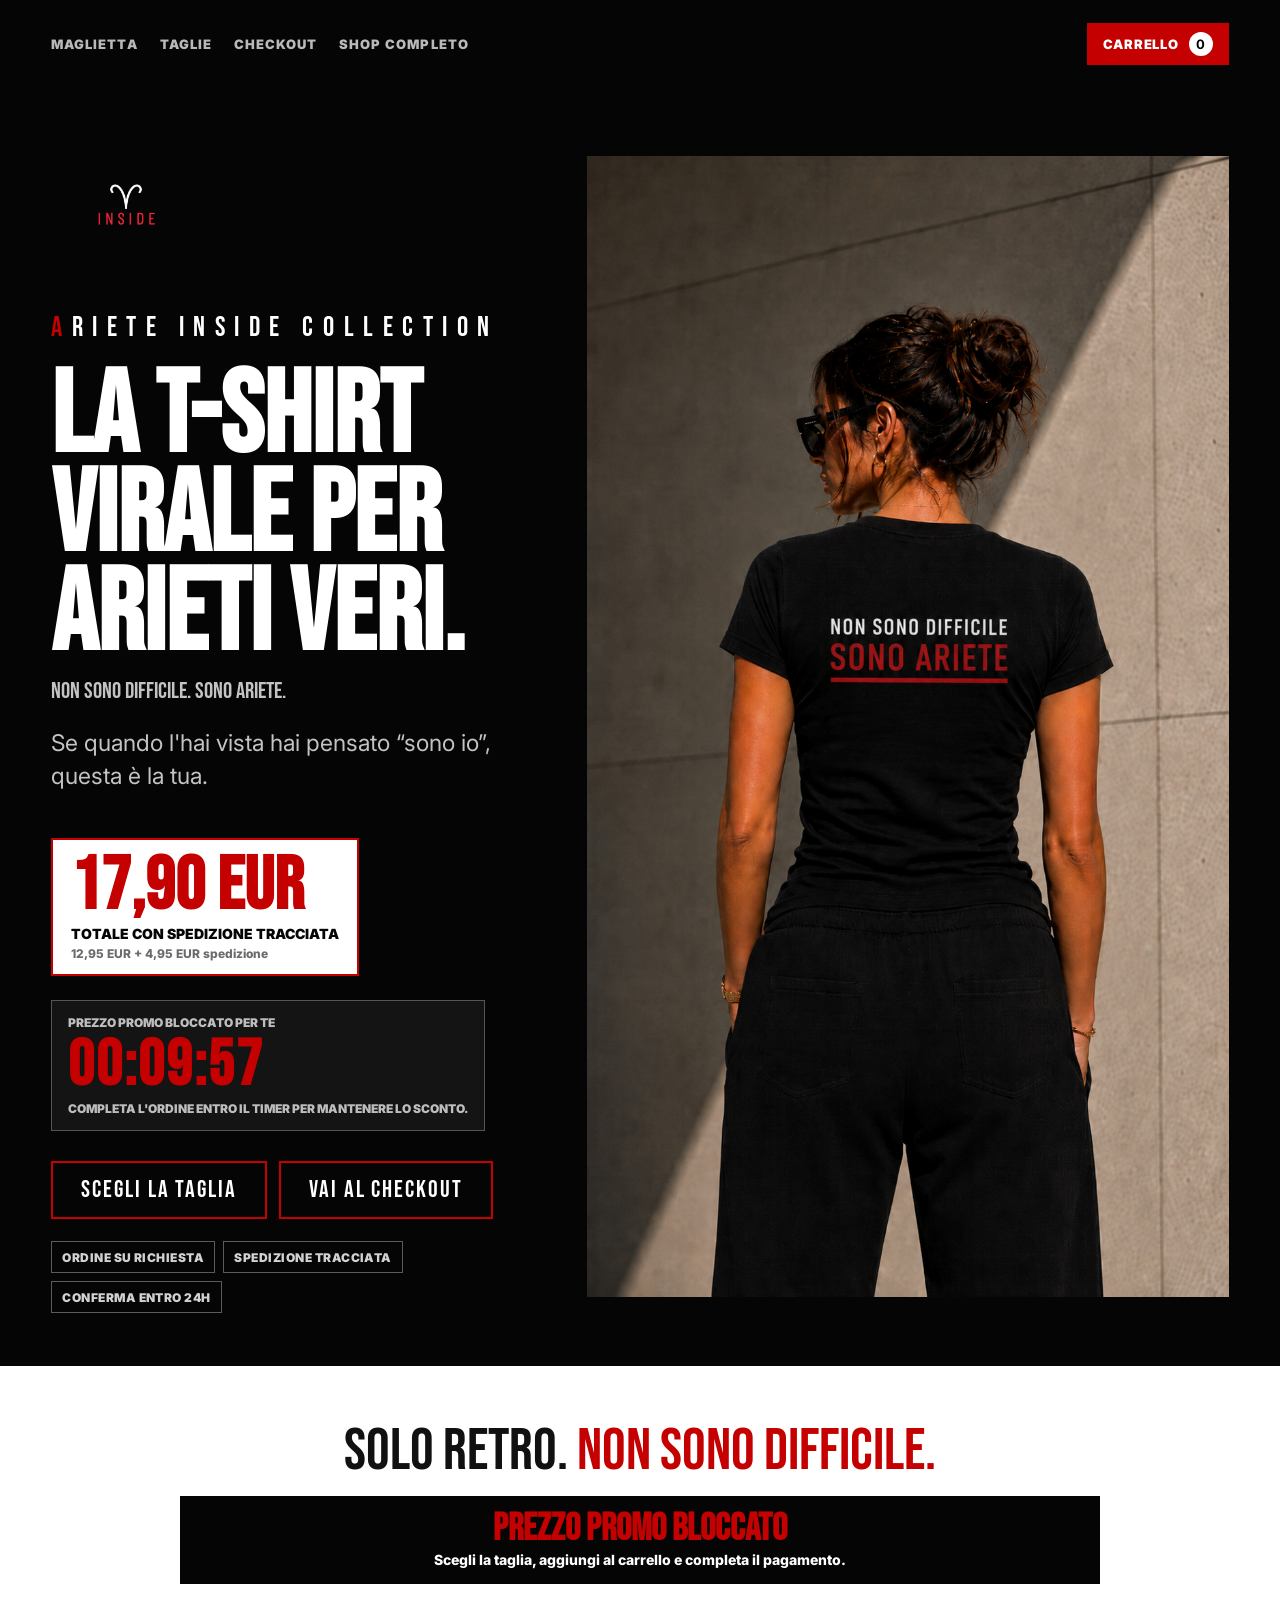
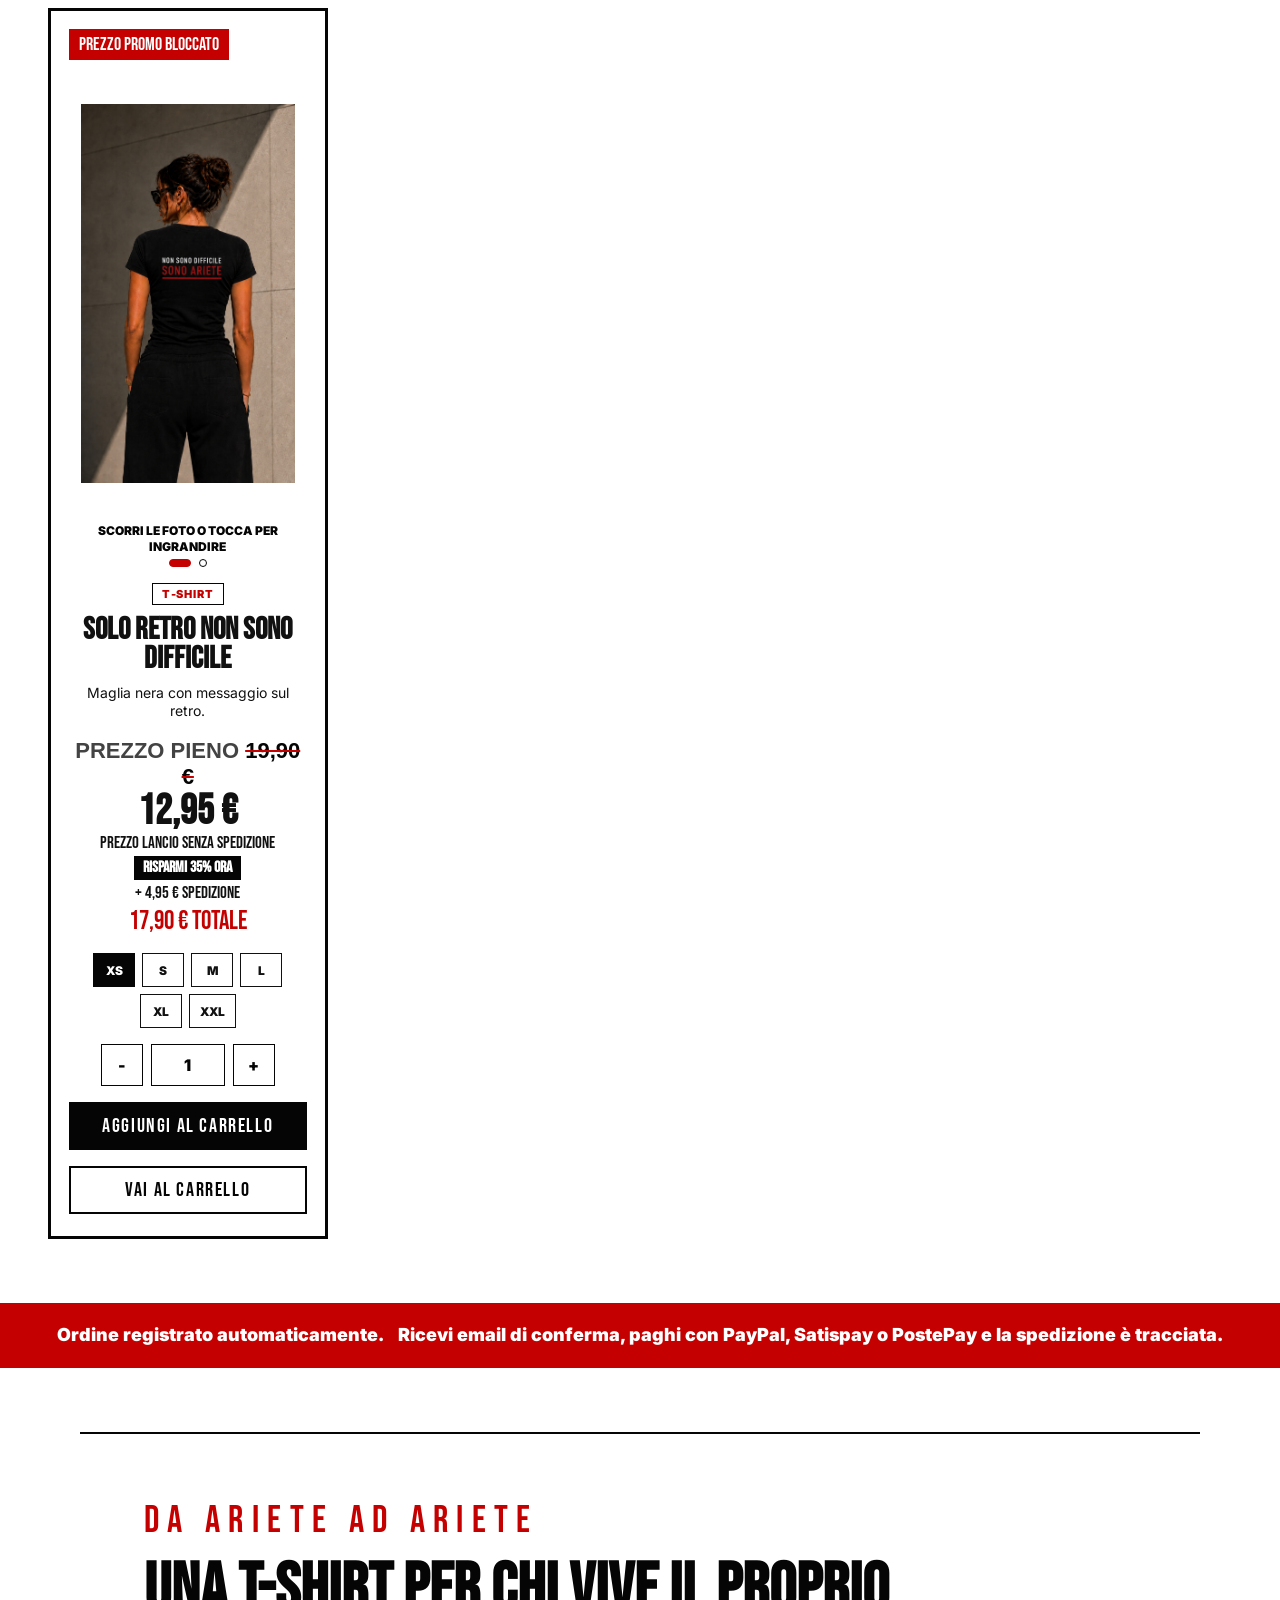
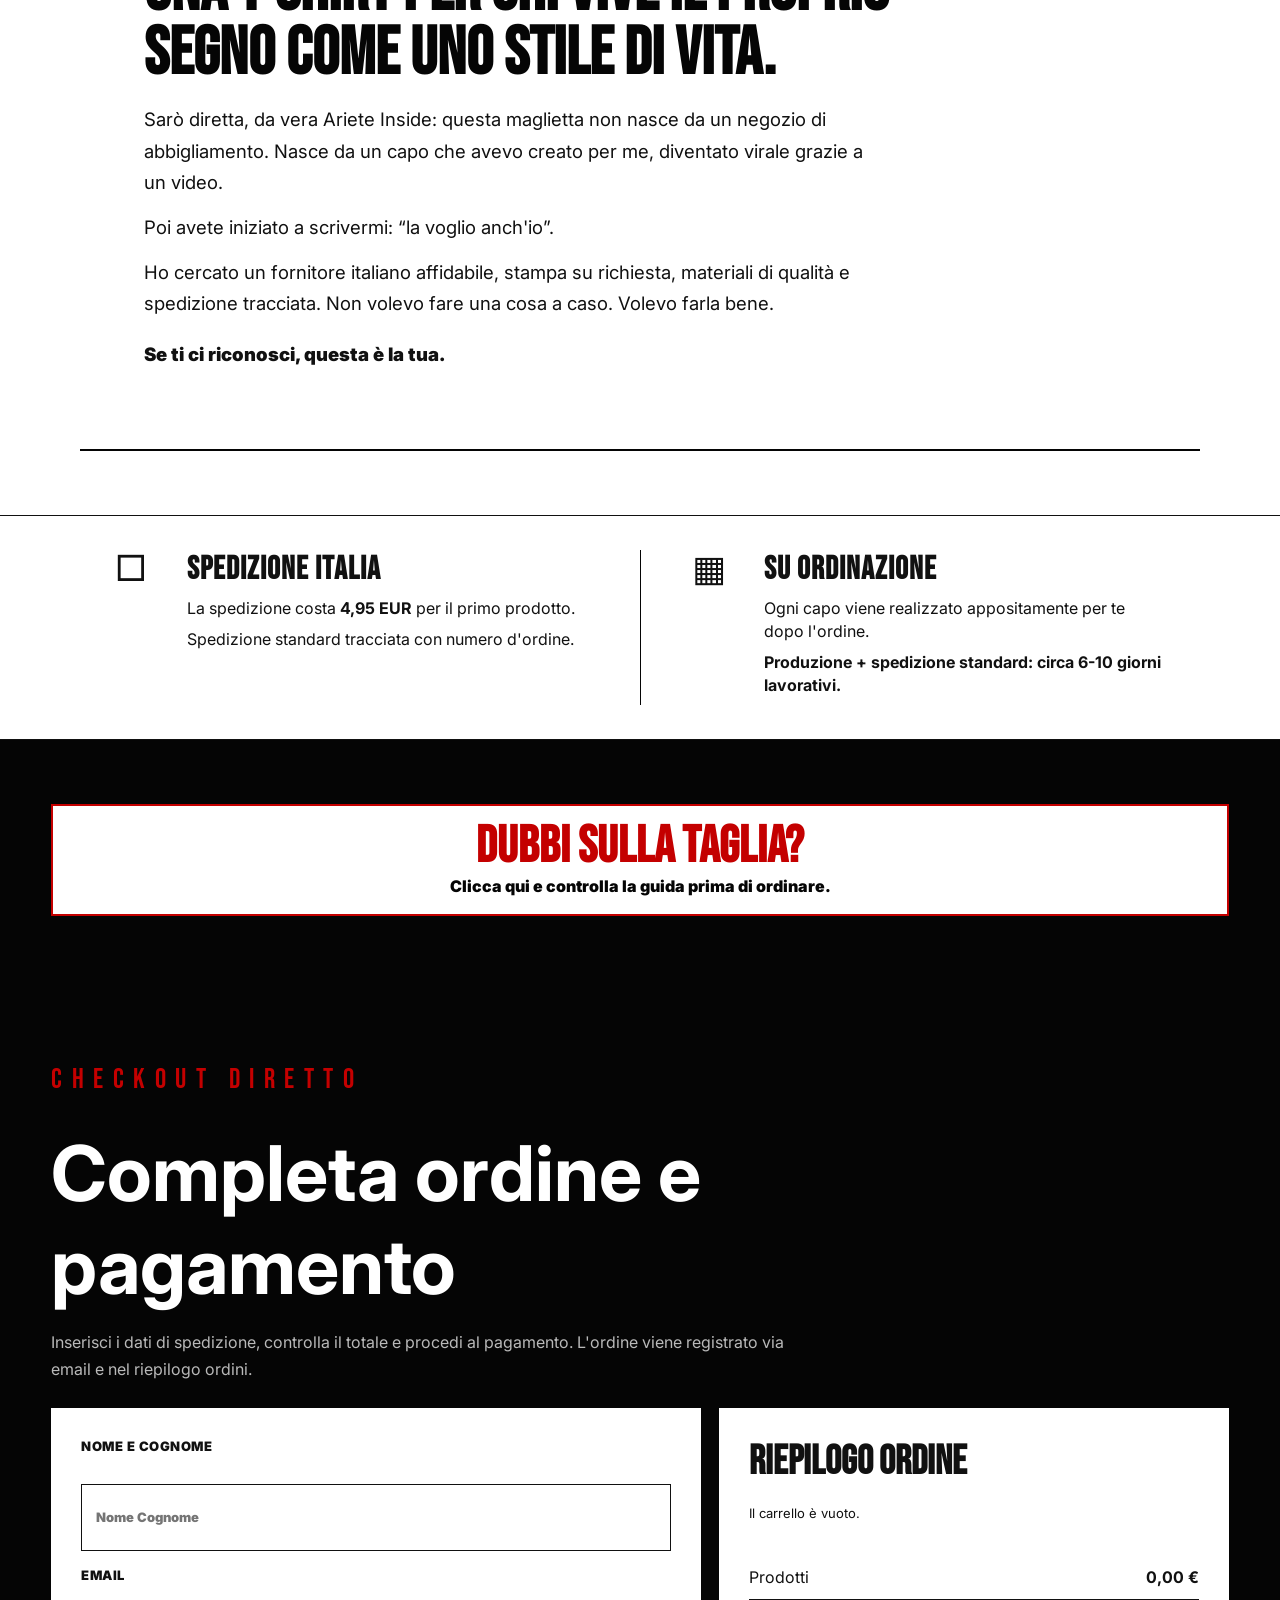
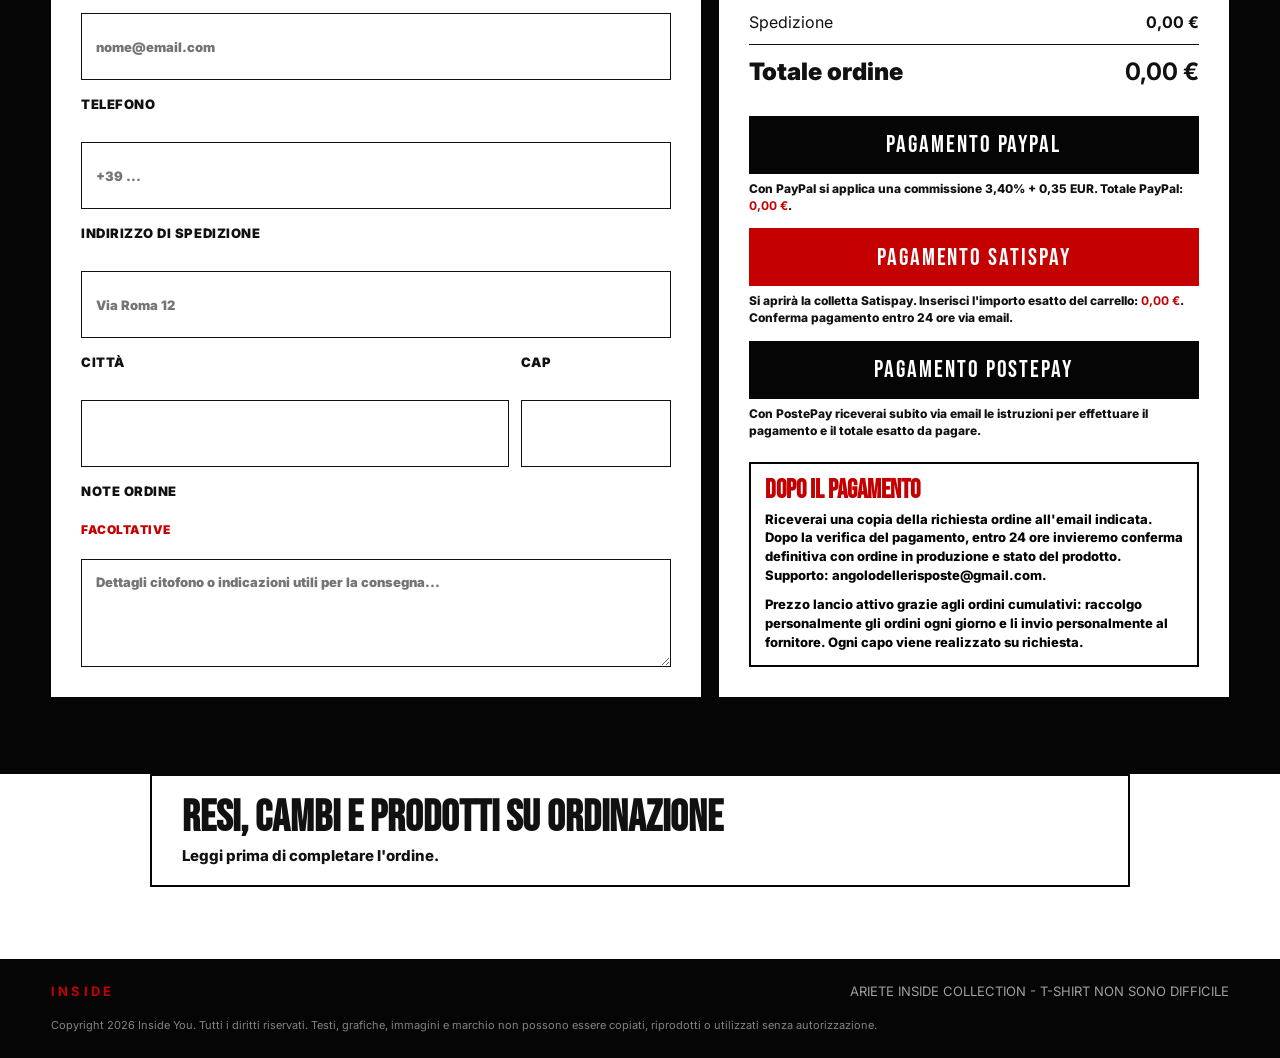
==== commit 85745c24: "Add files via upload" ====
--- a/non-sono-difficile.html
+++ b/non-sono-difficile.html
@@ -14,7 +14,7 @@
       href="https://fonts.googleapis.com/css2?family=Bebas+Neue&family=Inter:wght@400;600;700;800;900&display=swap"
       rel="stylesheet"
     />
-    <link rel="stylesheet" href="./styles.css?v=39" />
+    <link rel="stylesheet" href="./styles.css?v=40" />
   </head>
   <body
     class="product-landing"
@@ -55,8 +55,19 @@
             <small data-countdown-label>Completa l'ordine entro il timer per mantenere lo sconto.</small>
           </div>
           <div class="hero-actions">
-            <a class="cta" href="#prodotto">Scegli la taglia</a>
-            <a class="cta cta-light" href="#checkout">Vai al checkout</a>
+            <button class="cta cta-pulse" type="button" data-quick-size-toggle>Scegli la taglia</button>
+            <a class="cta cta-light cta-outline-red" href="#checkout">Vai al checkout</a>
+          </div>
+          <div class="quick-size-panel" data-quick-size-panel hidden>
+            <p>Seleziona la taglia e la aggiungo subito al carrello.</p>
+            <div class="quick-size-options" aria-label="Scegli taglia rapida">
+              <button type="button" data-quick-add="tee-solo-retro" data-quick-size="XS">XS</button>
+              <button type="button" data-quick-add="tee-solo-retro" data-quick-size="S">S</button>
+              <button type="button" data-quick-add="tee-solo-retro" data-quick-size="M">M</button>
+              <button type="button" data-quick-add="tee-solo-retro" data-quick-size="L">L</button>
+              <button type="button" data-quick-add="tee-solo-retro" data-quick-size="XL">XL</button>
+              <button type="button" data-quick-add="tee-solo-retro" data-quick-size="XXL">XXL</button>
+            </div>
           </div>
           <div class="trust-strip" aria-label="Informazioni rapide">
             <span>Ordine su richiesta</span>
@@ -366,6 +377,6 @@
       <button class="lightbox-close" type="button" data-close-lightbox aria-label="Chiudi immagine">Chiudi</button>
       <img data-lightbox-image alt="" />
     </div>
-    <script src="./app.js?v=68"></script>
+    <script src="./app.js?v=69"></script>
   </body>
 </html>
--- a/styles.css
+++ b/styles.css
@@ -172,6 +172,73 @@
   color: var(--black);
 }
 
+.cta-pulse {
+  position: relative;
+  border: 2px solid var(--red);
+  box-shadow: 0 0 0 0 rgba(196, 0, 18, 0.72);
+  animation: ctaPulse 1.45s ease-in-out infinite;
+}
+
+.cta-outline-red {
+  border: 2px solid var(--red);
+}
+
+@keyframes ctaPulse {
+  0%,
+  100% {
+    box-shadow: 0 0 0 0 rgba(196, 0, 18, 0.6);
+  }
+
+  50% {
+    box-shadow: 0 0 0 8px rgba(196, 0, 18, 0);
+  }
+}
+
+.quick-size-panel {
+  display: grid;
+  gap: 12px;
+  max-width: 560px;
+  margin-top: 14px;
+  border: 2px solid var(--red);
+  padding: 14px;
+  background: rgba(255, 255, 255, 0.08);
+}
+
+.quick-size-panel[hidden] {
+  display: none;
+}
+
+.quick-size-panel p {
+  margin: 0;
+  color: var(--white);
+  font-size: 14px;
+  font-weight: 900;
+  line-height: 1.35;
+  text-transform: uppercase;
+}
+
+.quick-size-options {
+  display: grid;
+  grid-template-columns: repeat(6, minmax(0, 1fr));
+  gap: 8px;
+}
+
+.quick-size-options button {
+  min-height: 48px;
+  border: 1px solid var(--white);
+  background: var(--black);
+  color: var(--white);
+  font-weight: 900;
+  cursor: pointer;
+}
+
+.quick-size-options button:hover,
+.quick-size-options button:focus-visible {
+  border-color: var(--red);
+  background: var(--red);
+  outline: none;
+}
+
 .hero-stack {
   display: grid;
   grid-template-columns: minmax(0, 1fr) minmax(130px, 0.62fr);
@@ -674,6 +741,14 @@
   transform: translateY(-1px);
 }
 
+.hero-actions .cta-pulse {
+  border: 2px solid var(--red);
+}
+
+.hero-actions .cta-outline-red {
+  border: 2px solid var(--red);
+}
+
 .collection {
   padding: clamp(30px, 5vw, 58px) clamp(18px, 4vw, 48px) clamp(34px, 5vw, 64px);
   background: var(--white);
@@ -2042,6 +2117,22 @@
 
   .landing-total-price {
     width: 100%;
+  }
+
+  .hero-actions {
+    flex-direction: column;
+  }
+
+  .hero-actions .cta {
+    width: 100%;
+  }
+
+  .quick-size-panel {
+    max-width: none;
+  }
+
+  .quick-size-options {
+    grid-template-columns: repeat(3, minmax(0, 1fr));
   }
 
   .single-logo {
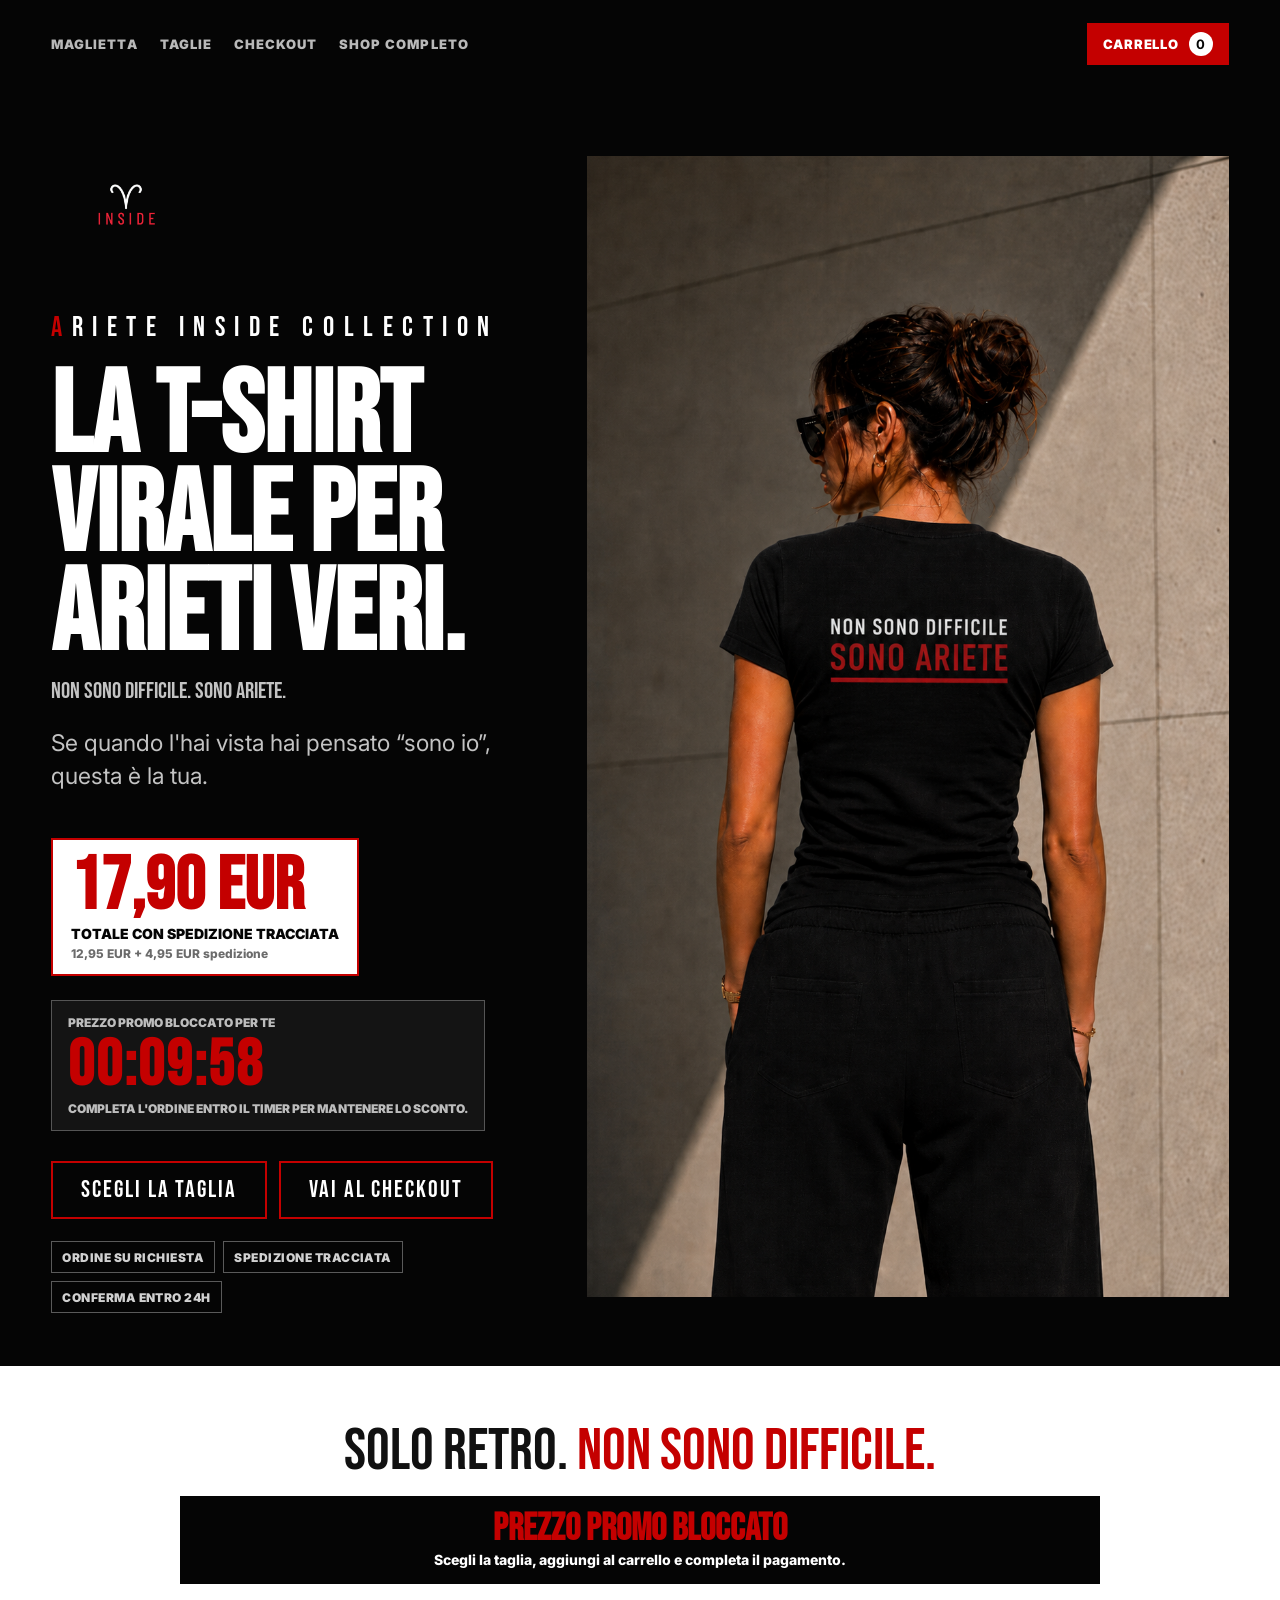
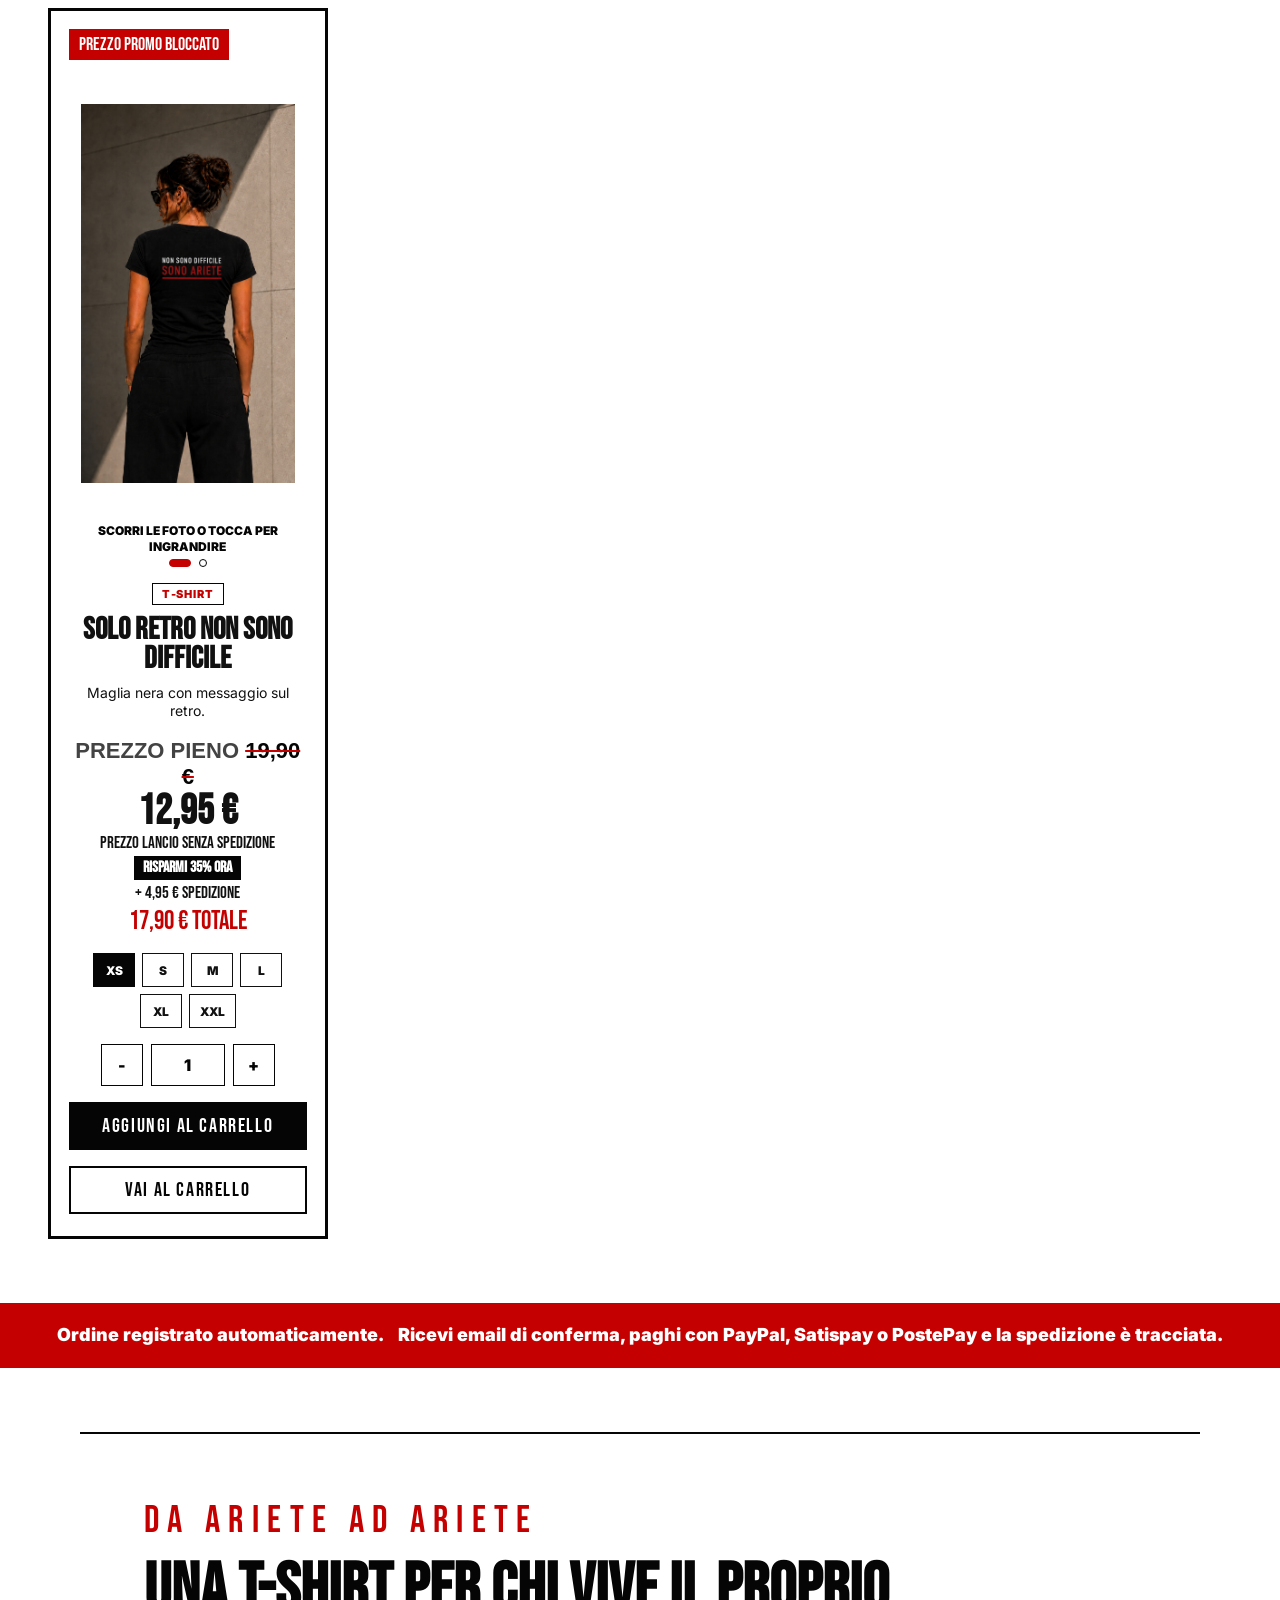
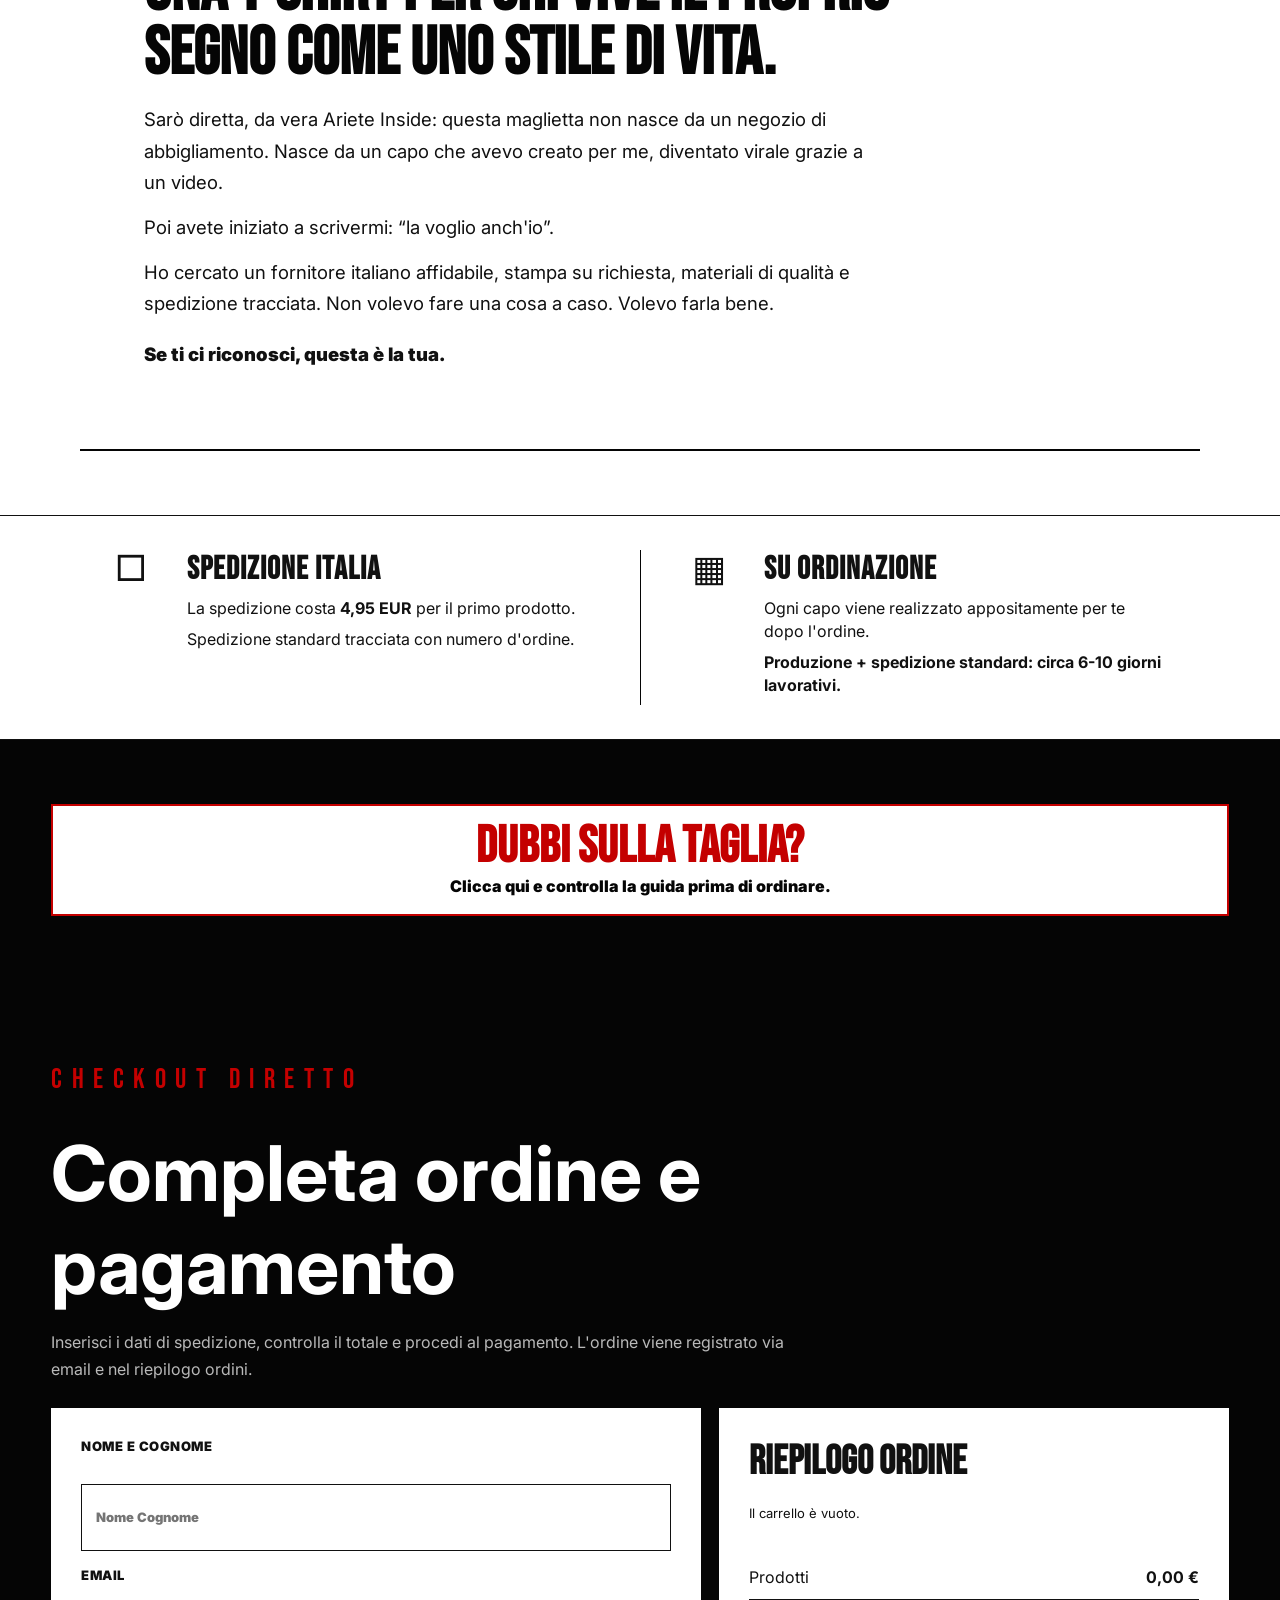
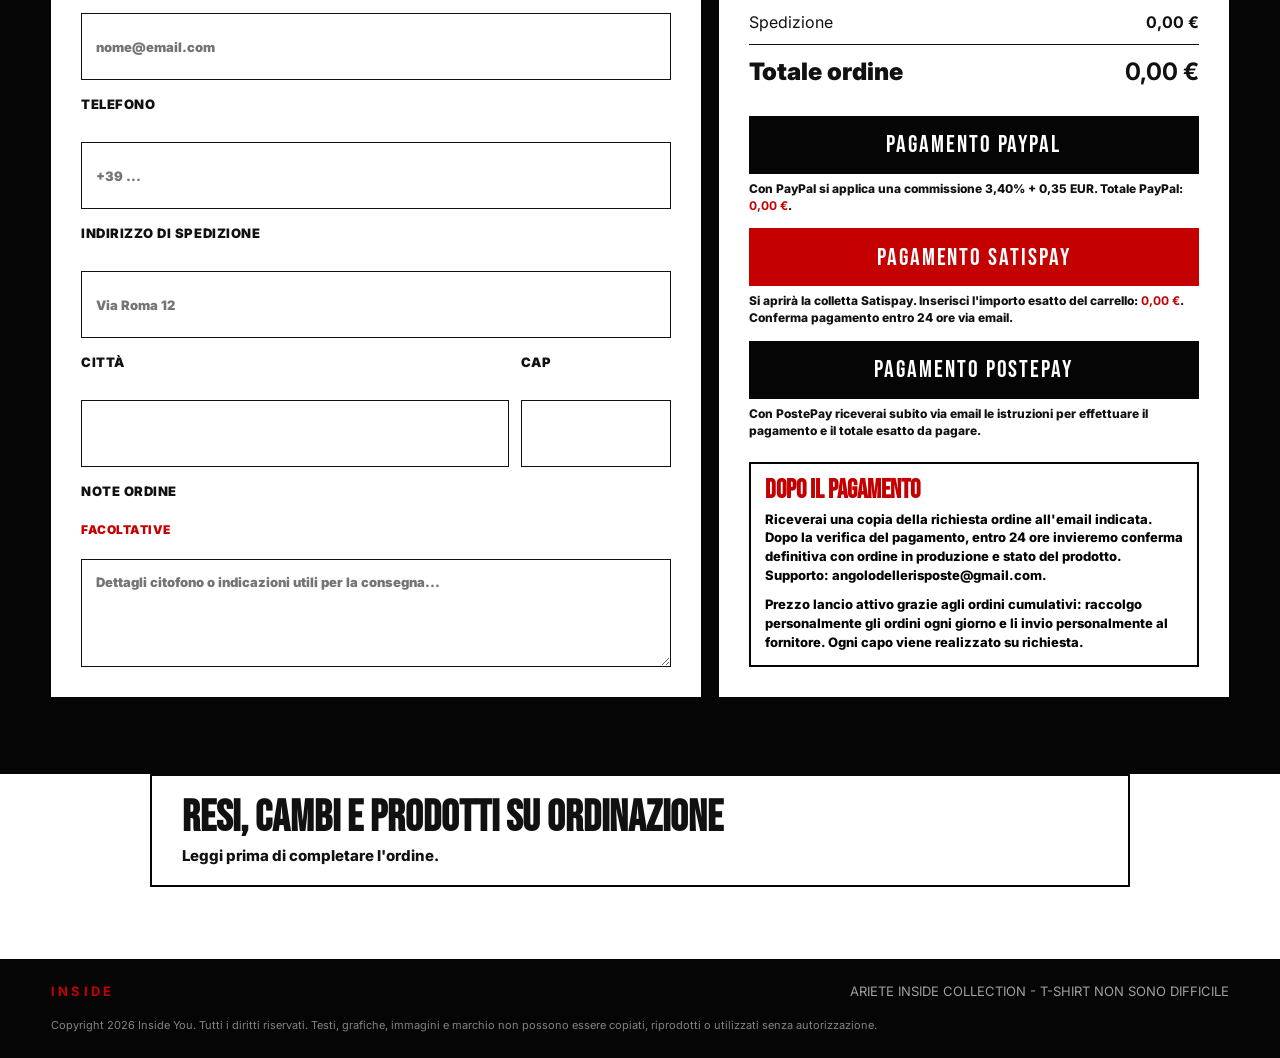
==== commit 214b7573: "Add files via upload" ====
--- a/non-sono-difficile.html
+++ b/non-sono-difficile.html
@@ -377,6 +377,6 @@
       <button class="lightbox-close" type="button" data-close-lightbox aria-label="Chiudi immagine">Chiudi</button>
       <img data-lightbox-image alt="" />
     </div>
-    <script src="./app.js?v=69"></script>
+    <script src="./app.js?v=70"></script>
   </body>
 </html>
